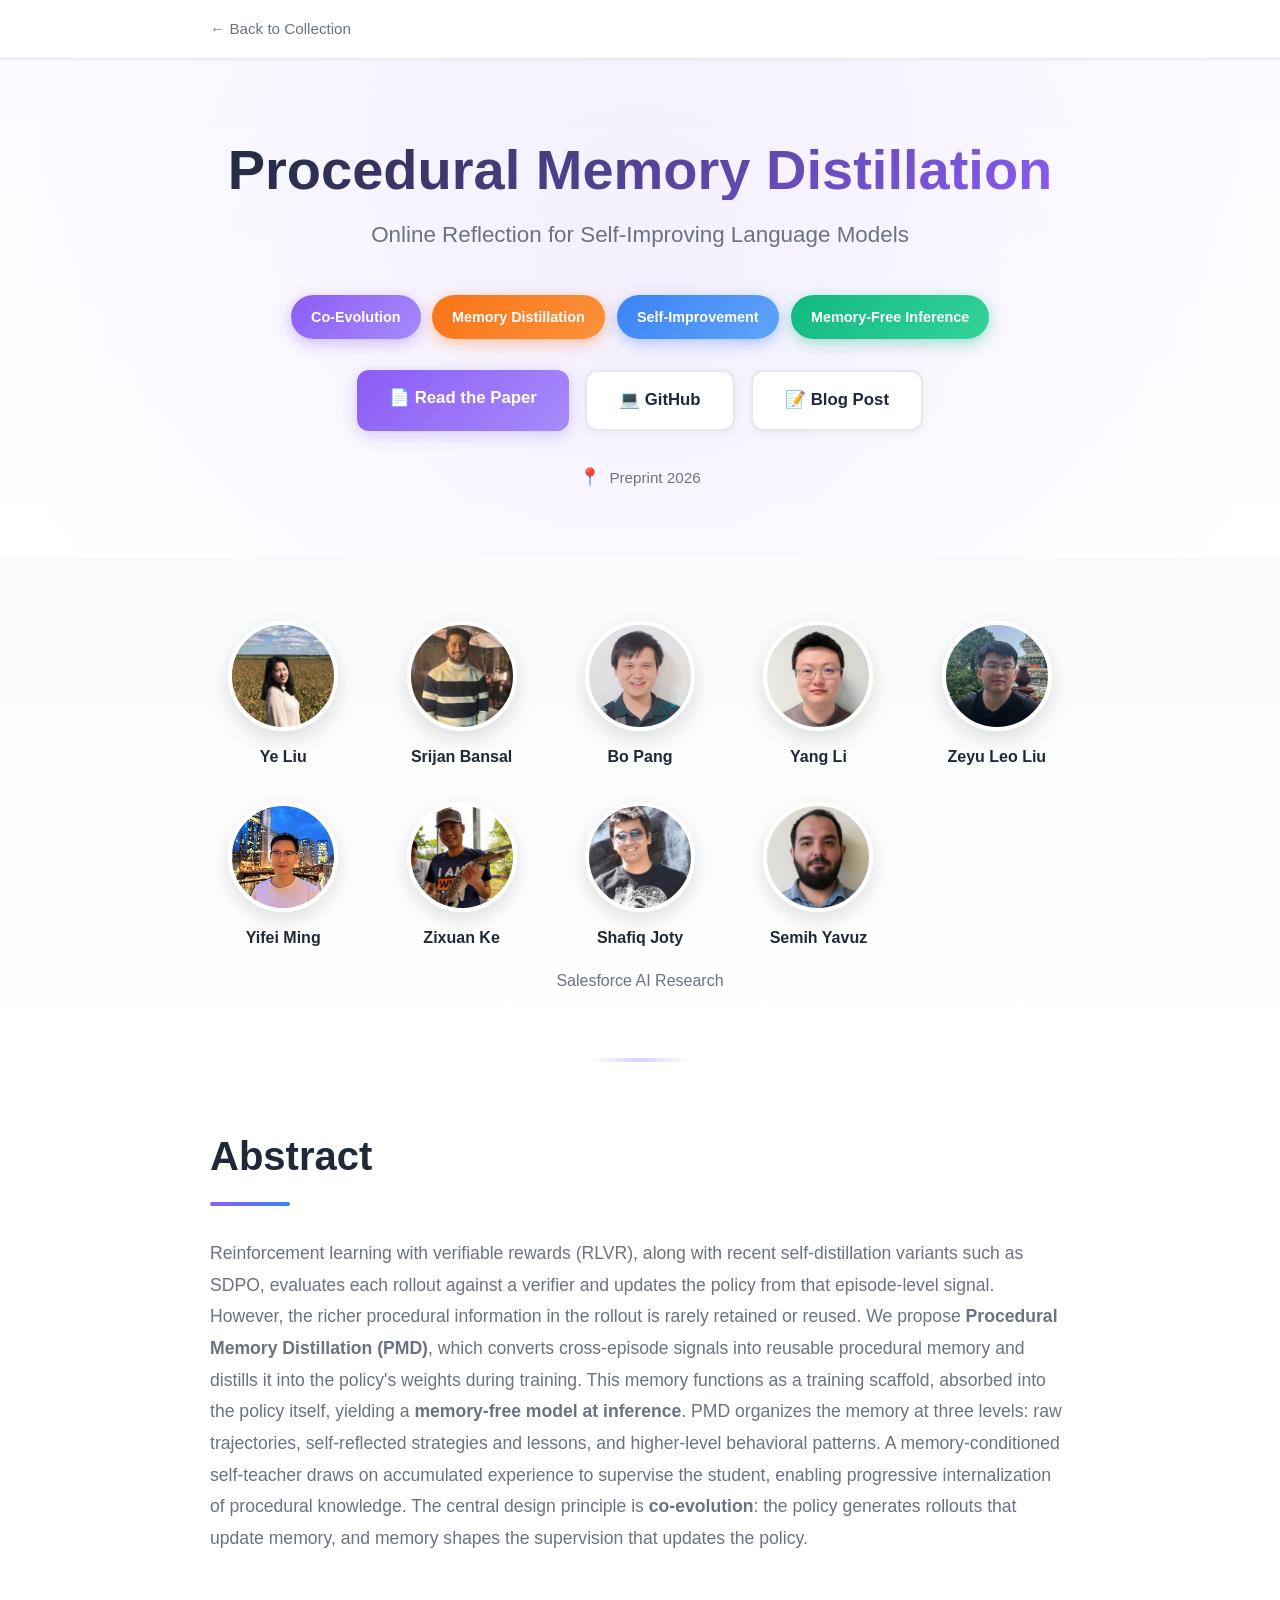
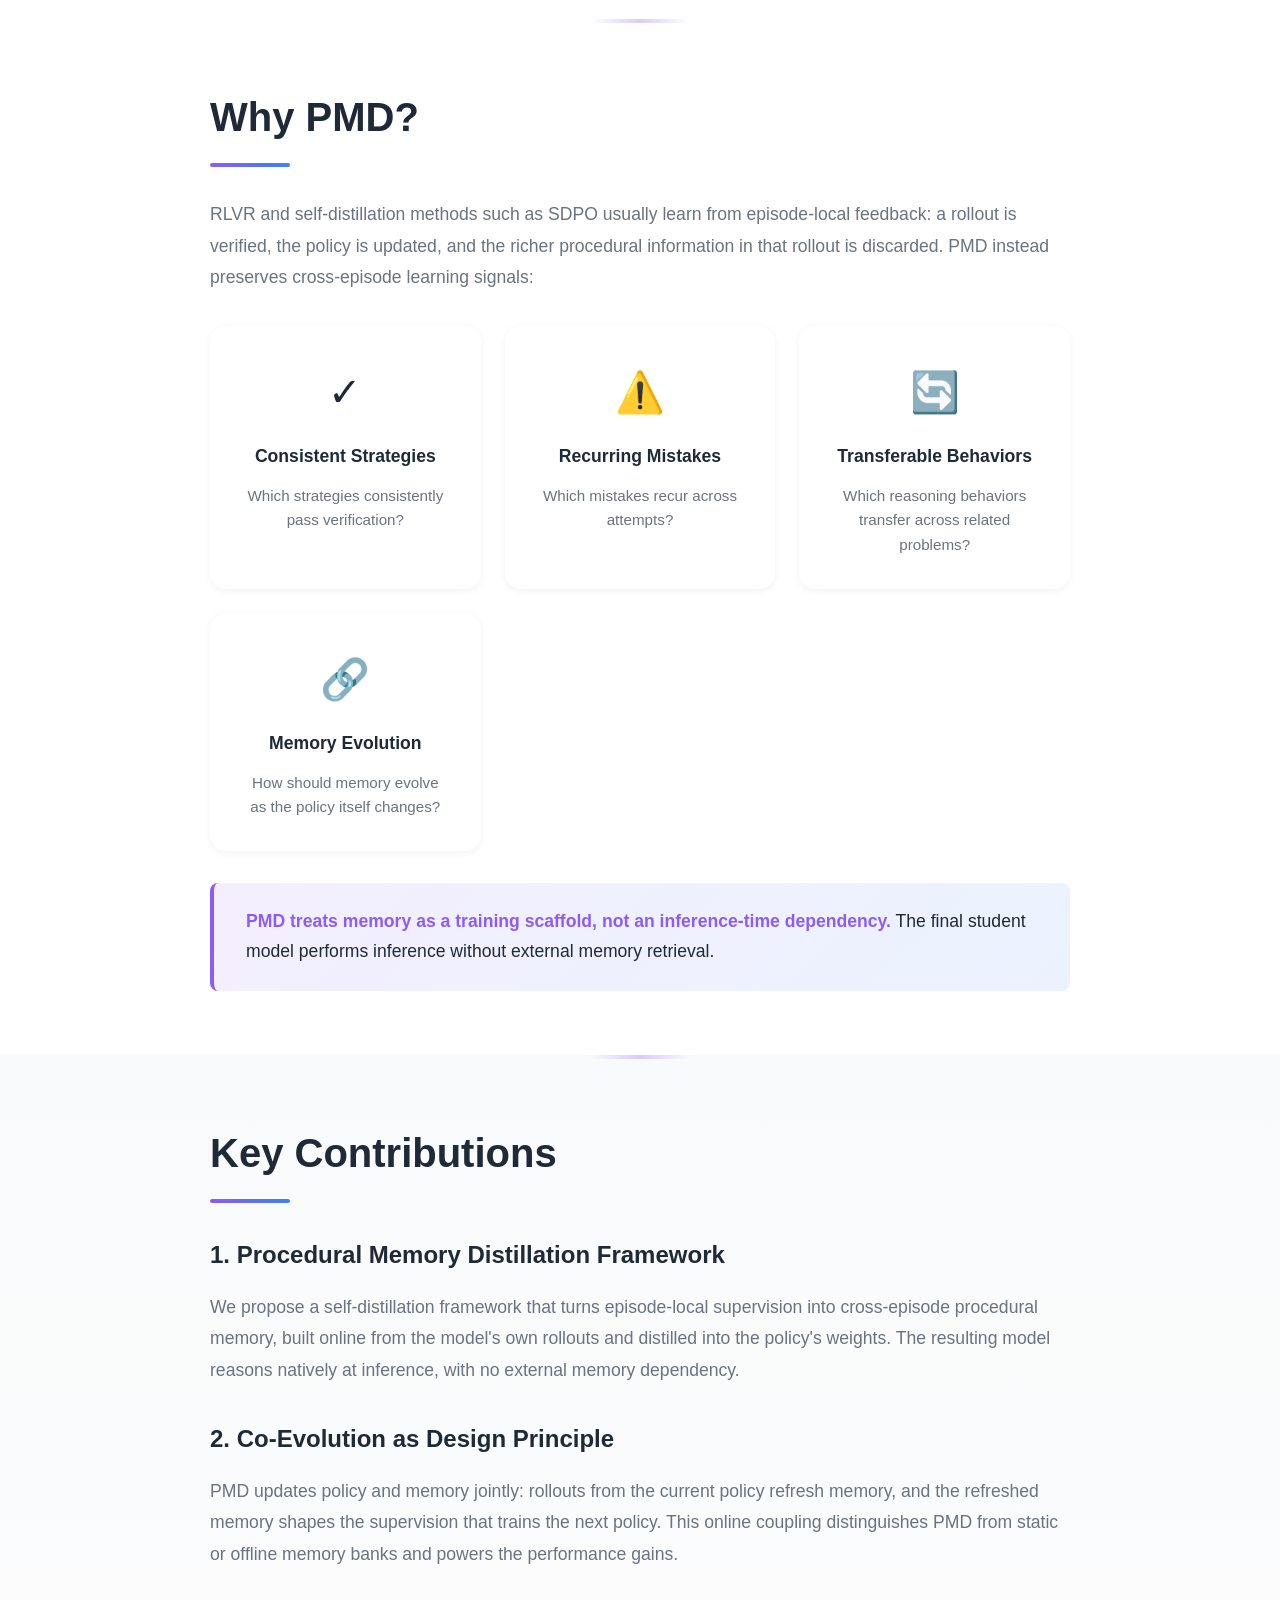
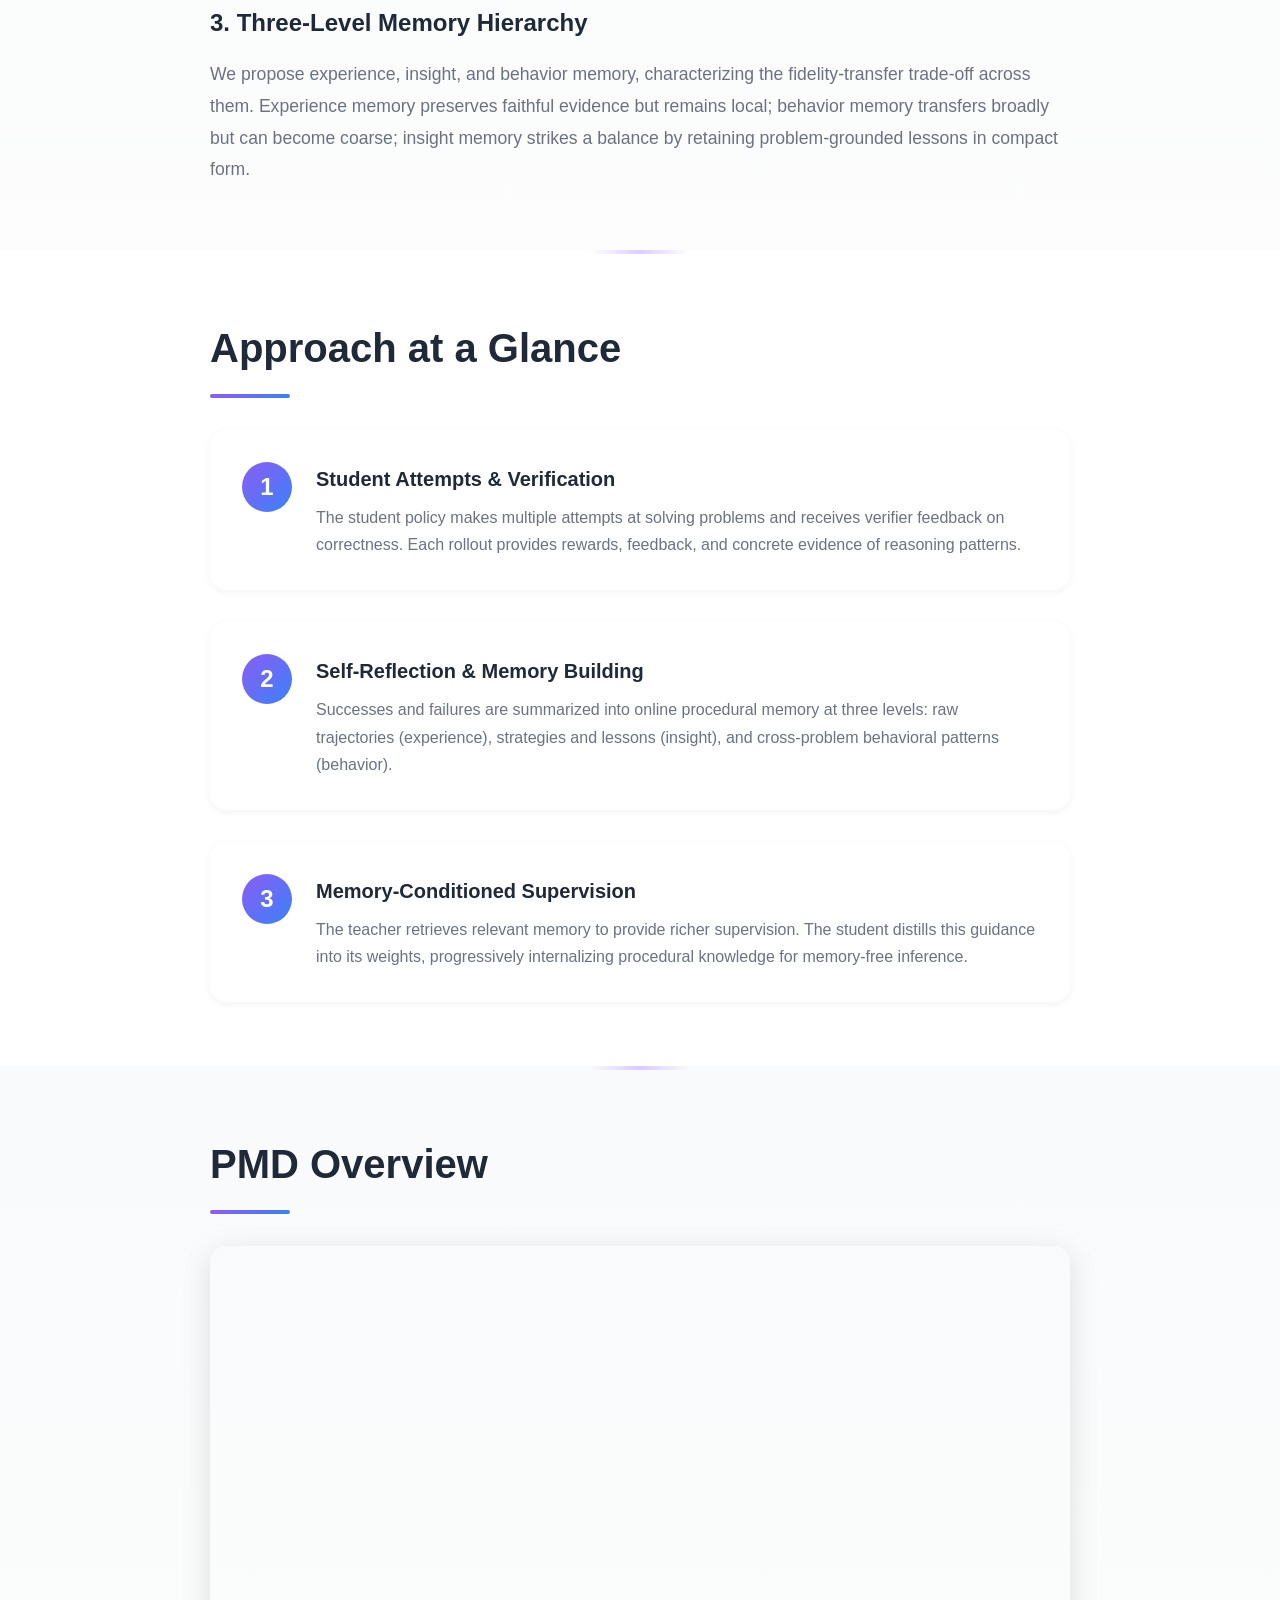
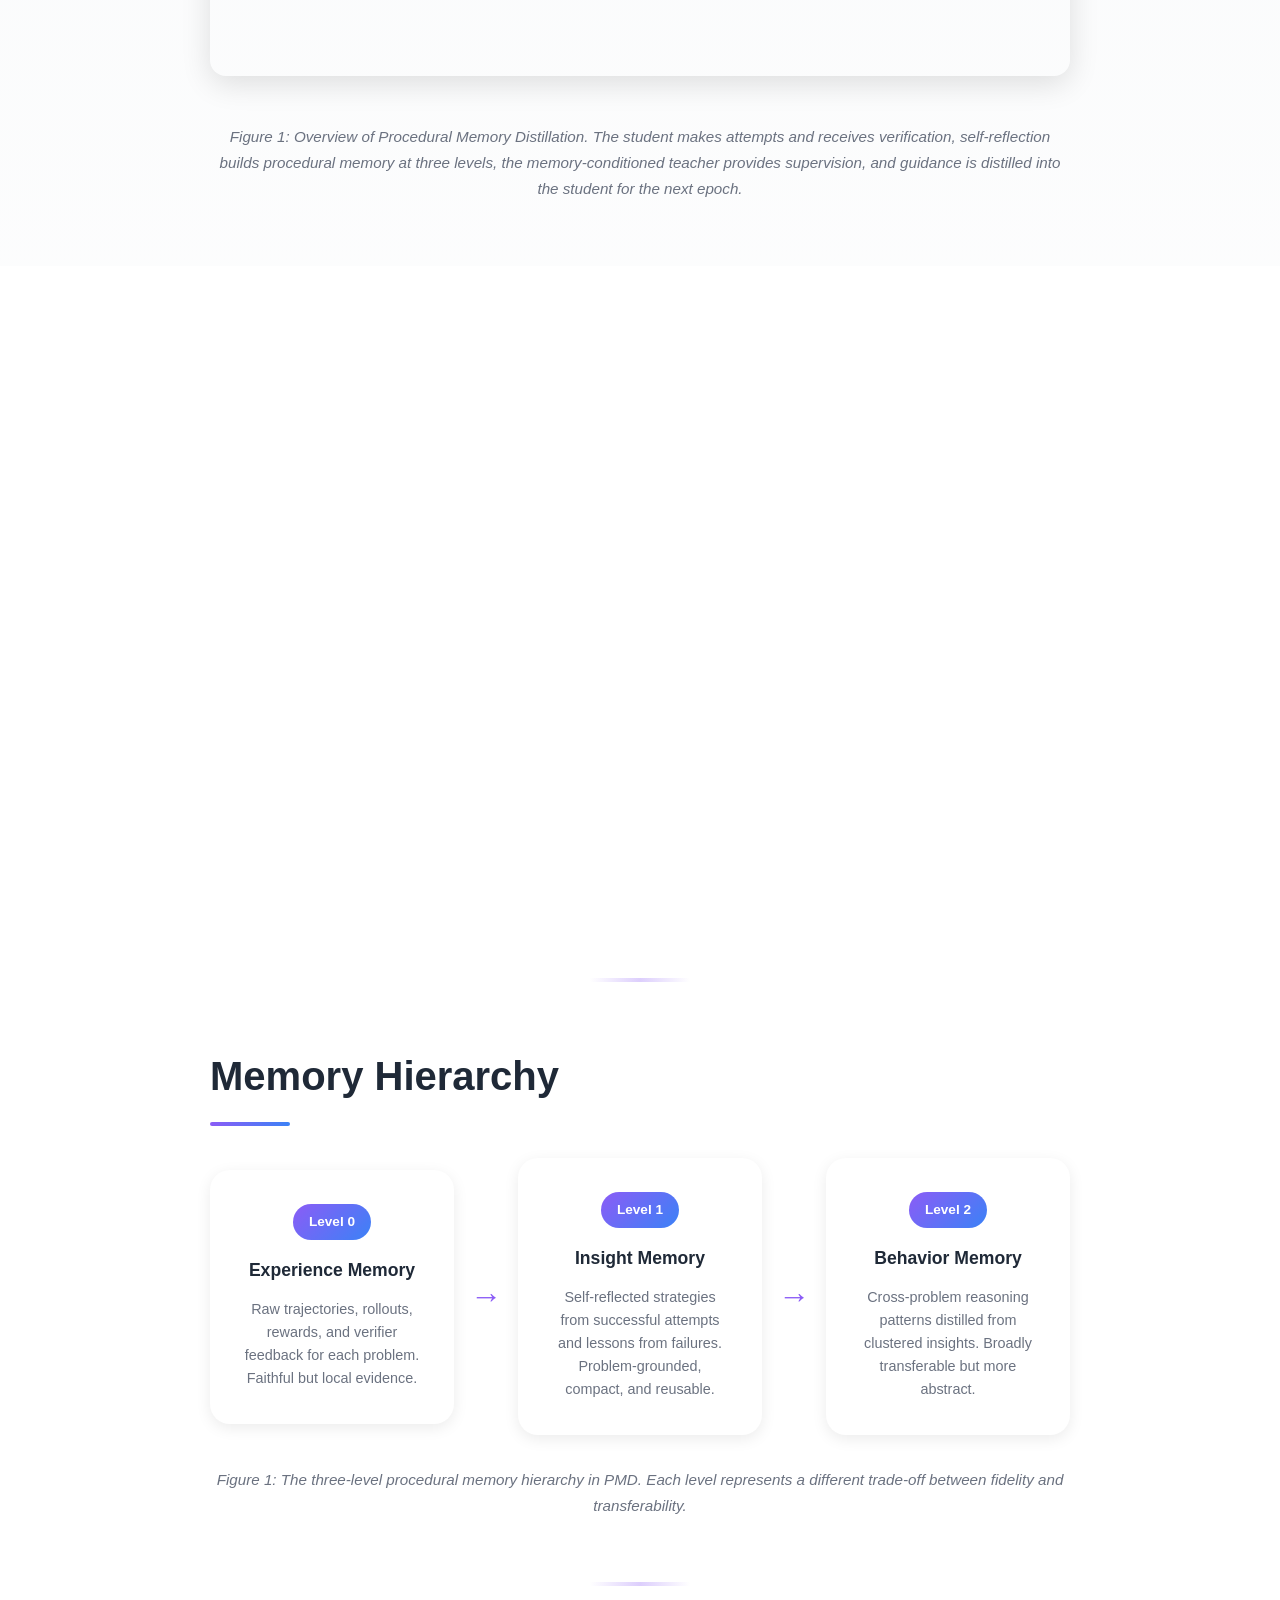
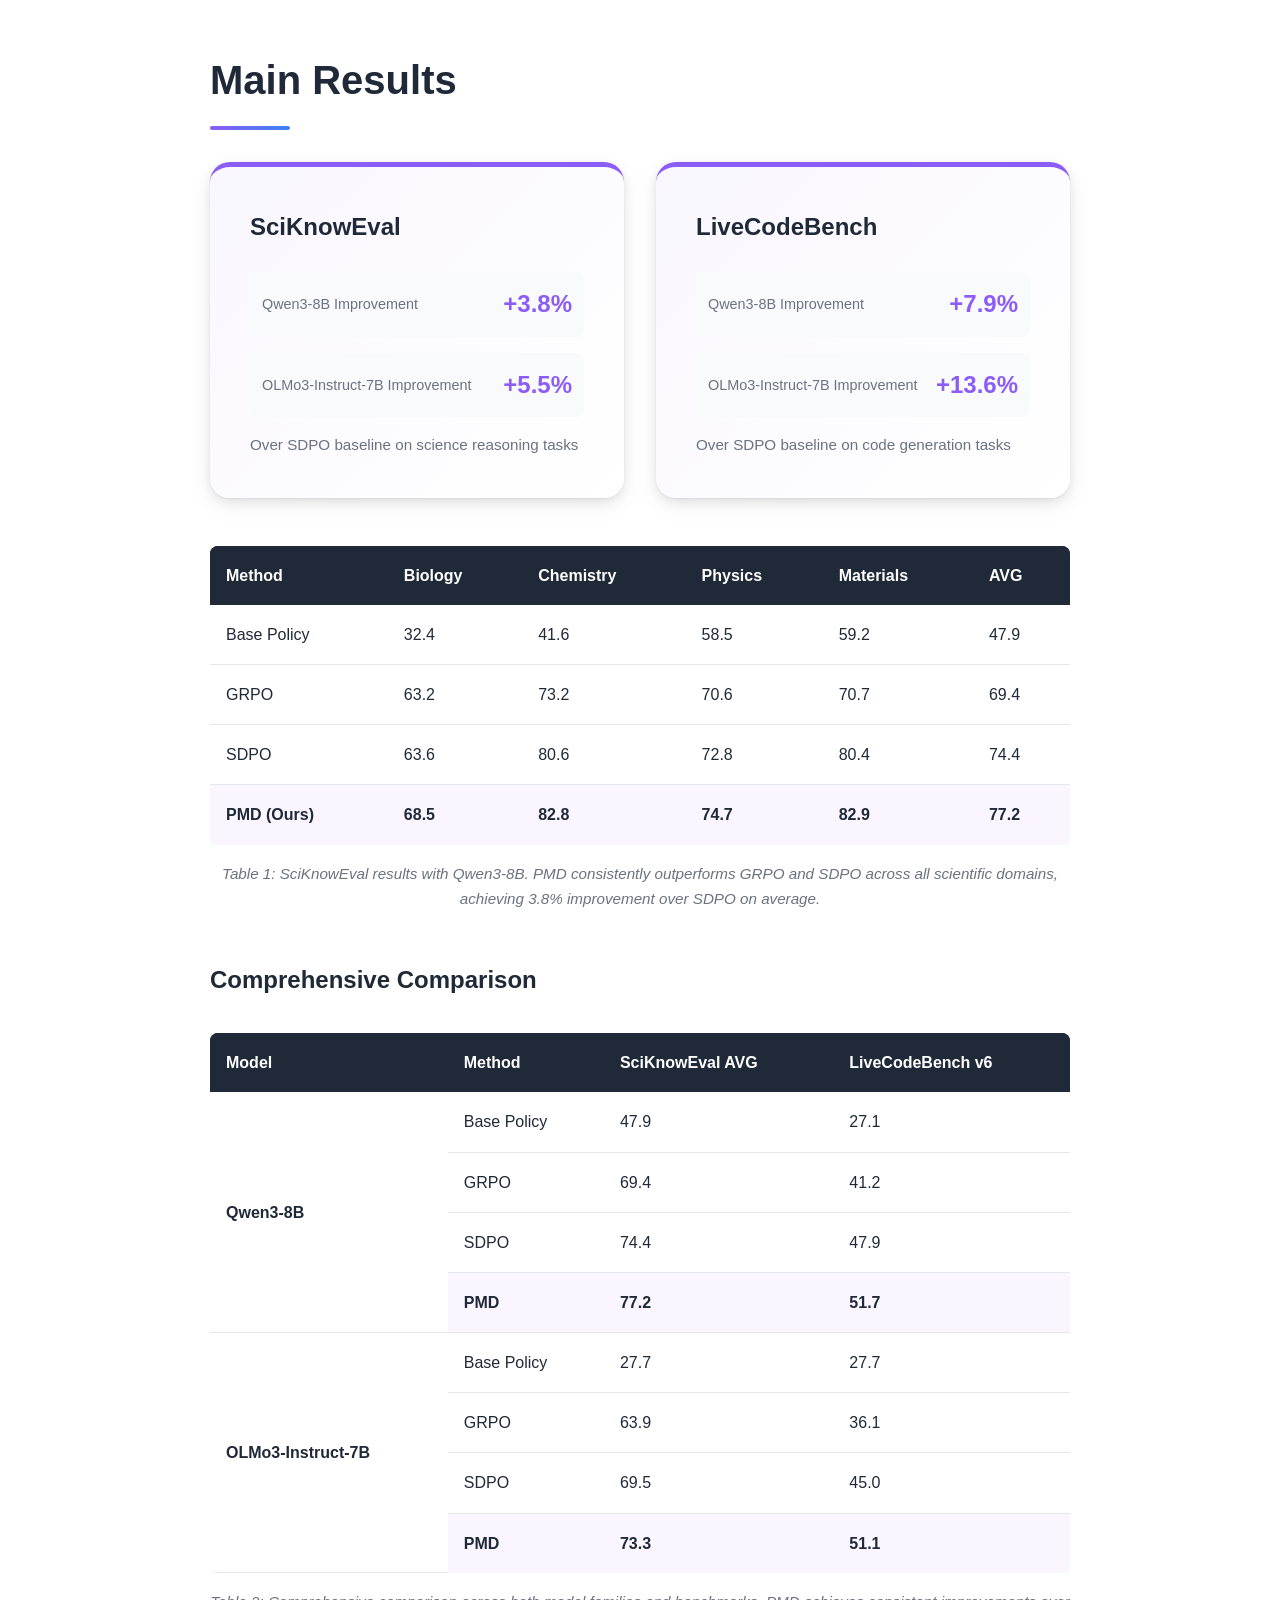
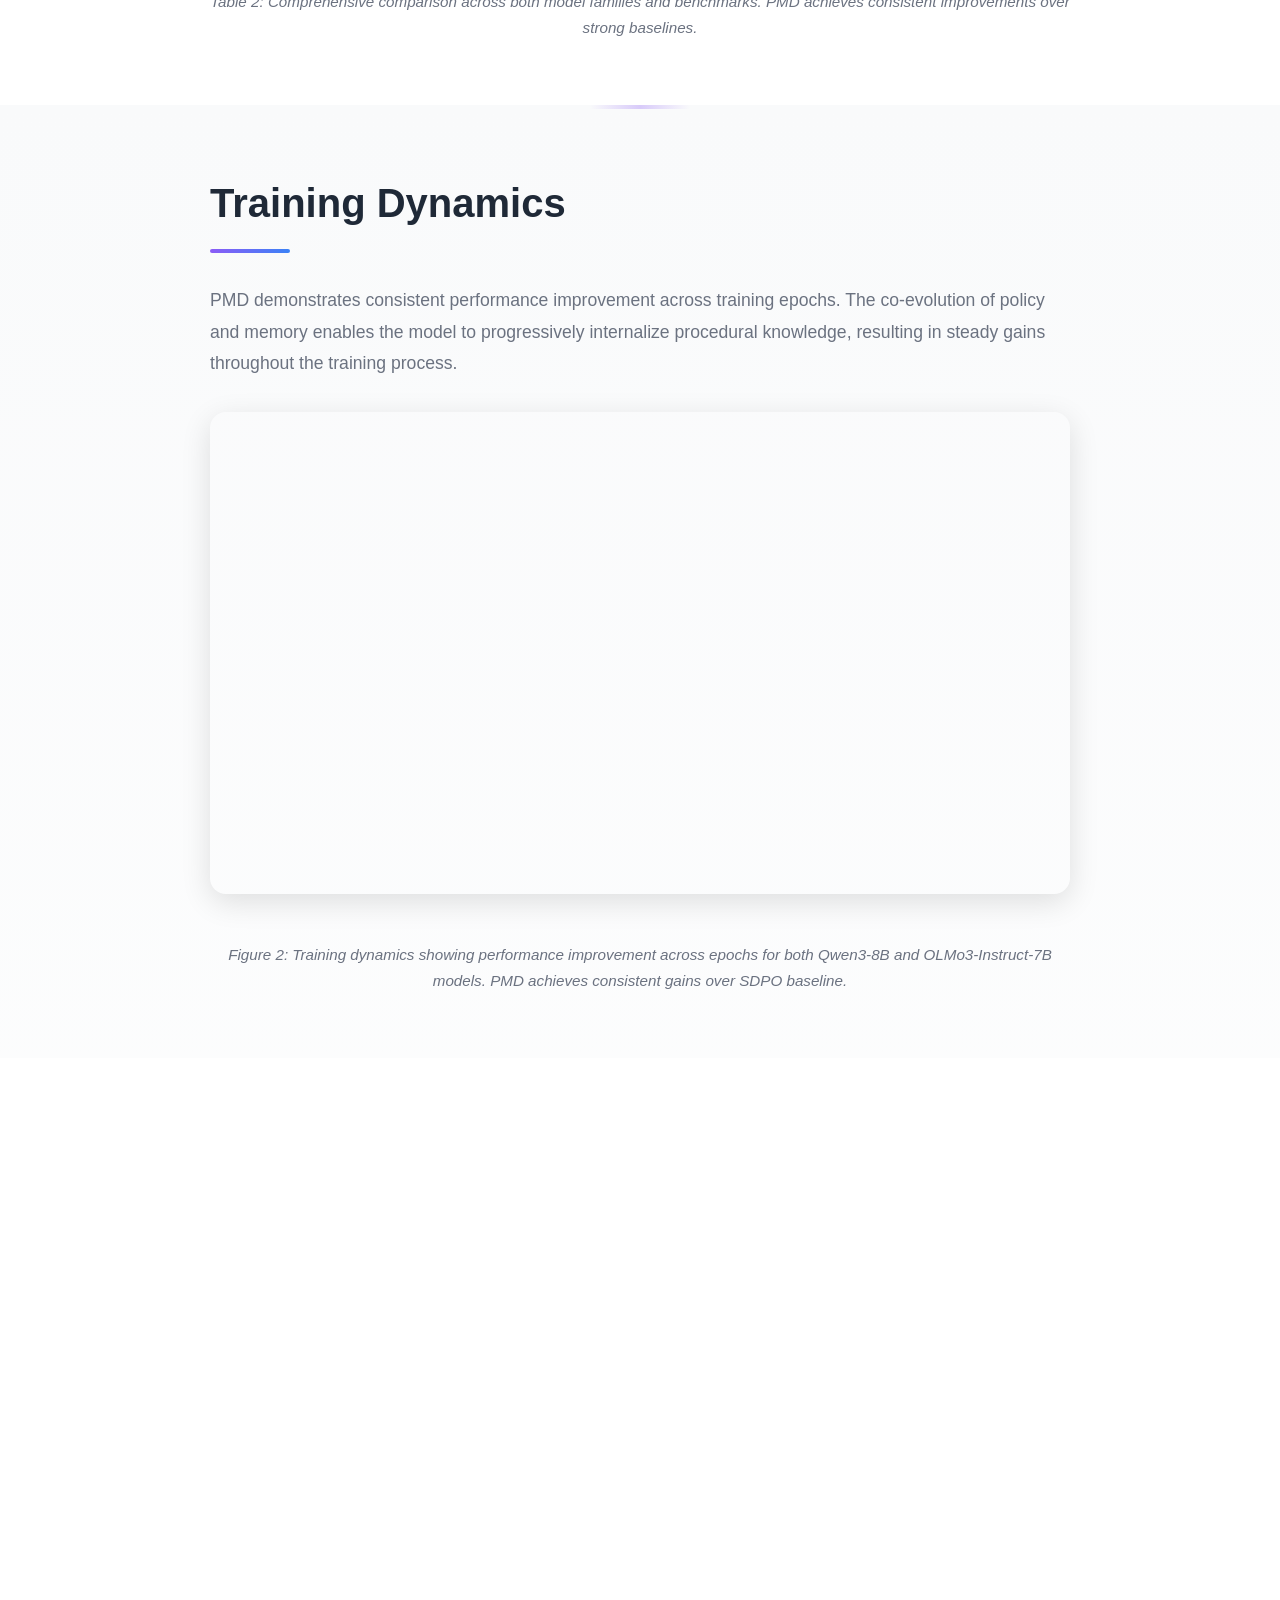
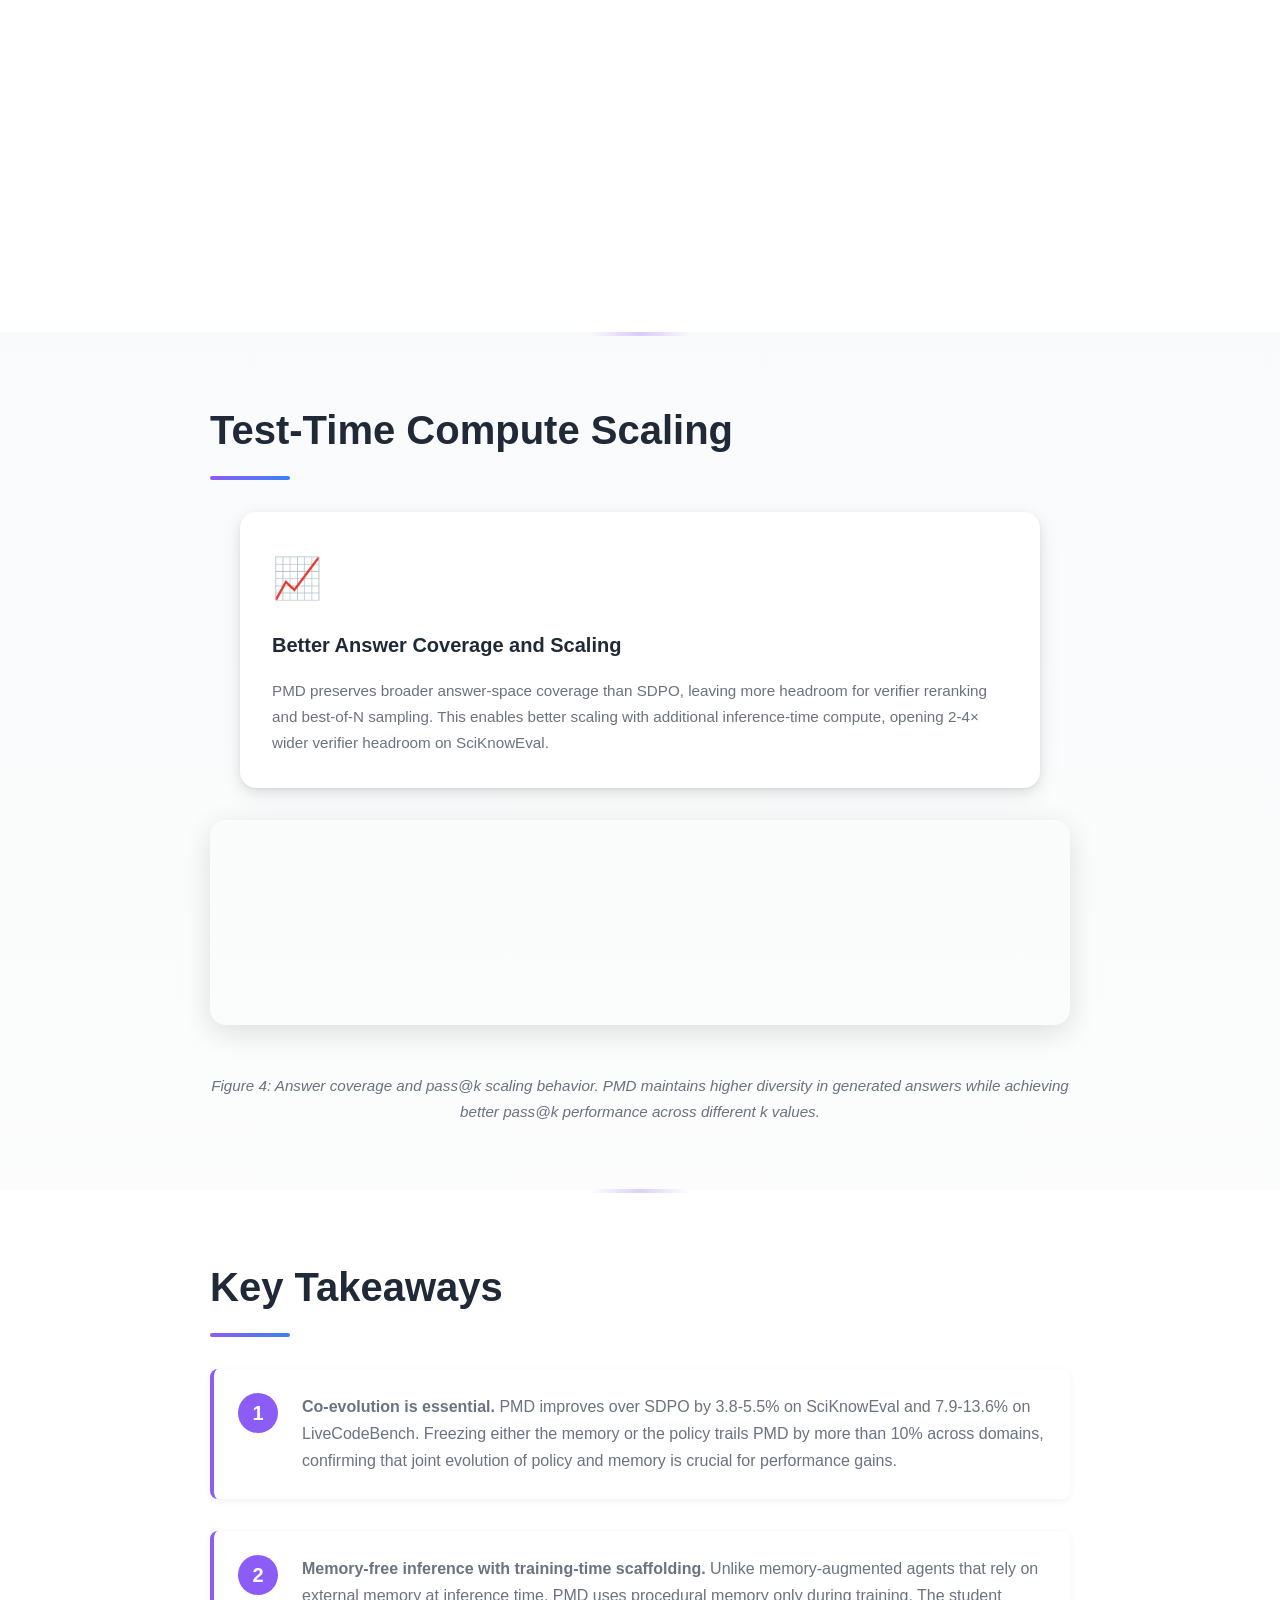
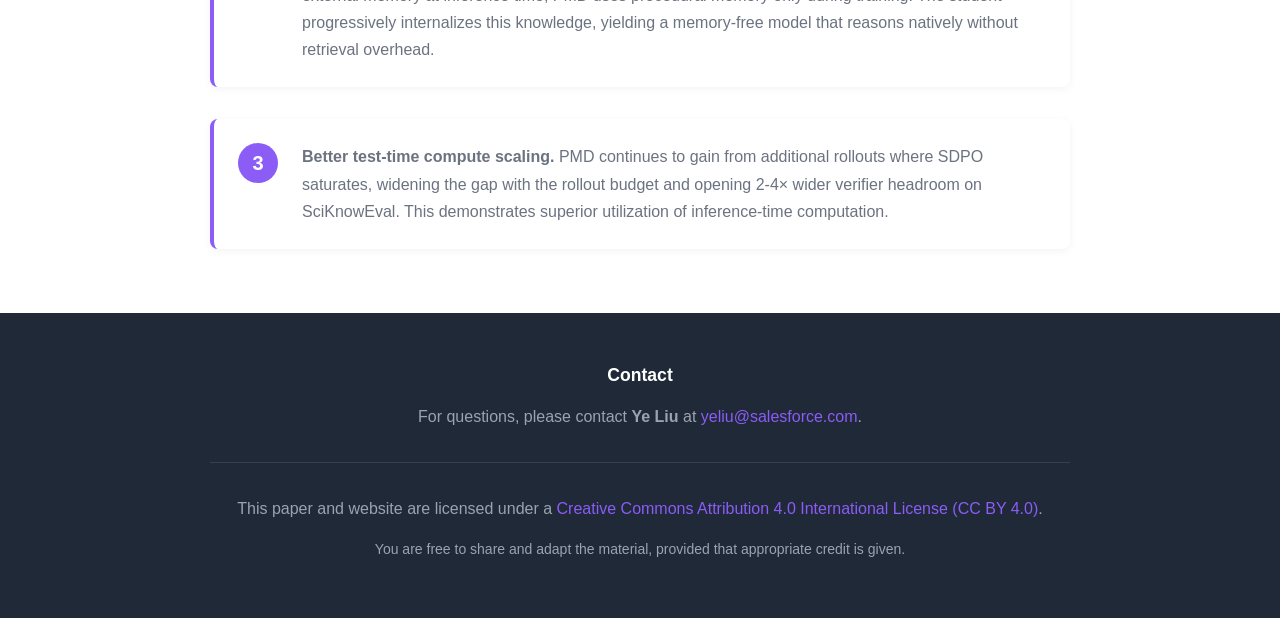
==== papers/pmd/index.html @ 59a5419c "added pmd" ====
<!DOCTYPE html>
<html lang="en">
<head>
    <meta charset="UTF-8">
    <meta name="viewport" content="width=device-width, initial-scale=1.0">
    <meta name="description" content="Procedural Memory Distillation: Online Reflection for Self-Improving Language Models. A novel framework for training AI systems that learn from their own experiences.">
    <meta name="keywords" content="procedural memory, AI self-improvement, reinforcement learning, memory distillation, machine learning">
    <meta name="author" content="Ye Liu, Srijan Bansal, Bo Pang, and colleagues">

    <!-- Open Graph / Social Media -->
    <meta property="og:type" content="article">
    <meta property="og:title" content="Procedural Memory Distillation">
    <meta property="og:description" content="Online Reflection for Self-Improving Language Models">

    <!-- Favicon -->
    <link rel="icon" href="data:image/svg+xml,<svg xmlns=%22http://www.w3.org/2000/svg%22 viewBox=%220 0 100 100%22><text y=%22.9em%22 font-size=%2290%22>📄</text></svg>">

    <title>Procedural Memory Distillation - Self-Evolving Agents</title>
    <link rel="stylesheet" href="../../shared/css/styles.css">
    <link rel="stylesheet" href="../../shared/css/enhancements.css">
    <link rel="stylesheet" href="../../shared/css/performance.css">
</head>
<body>
    <!-- Navigation -->
    <nav class="top-nav">
        <div class="nav-container">
            <a href="../../index.html" class="nav-link">← Back to Collection</a>
        </div>
    </nav>

    <!-- Hero Section -->
    <header class="hero">
        <div class="container">
            <h1 class="project-title">Procedural Memory Distillation</h1>
            <p class="tagline">Online Reflection for Self-Improving Language Models</p>

            <div class="feature-badges">
                <span class="badge badge-purple">Co-Evolution</span>
                <span class="badge badge-orange">Memory Distillation</span>
                <span class="badge badge-blue">Self-Improvement</span>
                <span class="badge badge-green">Memory-Free Inference</span>
            </div>

            <div class="action-buttons">
                <a href="Procedural_Memory_Distillation.pdf" class="btn btn-primary">📄 Read the Paper</a>
                <a href="#" class="btn btn-secondary">💻 GitHub</a>
                <a href="https://www.salesforce.com/blog/procedural-memory-distillation/" class="btn btn-secondary" target="_blank">📝 Blog Post</a>
            </div>

            <div class="announcements">
                <div class="announcement">
                    <span class="announcement-icon">📍</span>
                    <span>Preprint 2026</span>
                </div>
            </div>
        </div>
    </header>

    <!-- Authors Section -->
    <section class="authors">
        <div class="container">
            <div class="authors-grid">
                <div class="author">
                    <div class="author-photo" style="background-image: url('../../shared/authors/ye_liu.png');"></div>
                    <a href="#" class="author-name">Ye Liu</a>
                </div>
                <div class="author">
                    <div class="author-photo" style="background-image: url('../../shared/authors/srijan_bansal.png');"></div>
                    <a href="#" class="author-name">Srijan Bansal</a>
                </div>
                <div class="author">
                    <div class="author-photo" style="background-image: url('../../shared/authors/bo_pang.png');"></div>
                    <a href="#" class="author-name">Bo Pang</a>
                </div>
                <div class="author">
                    <div class="author-photo" style="background-image: url('../../shared/authors/yang_li.png');"></div>
                    <a href="#" class="author-name">Yang Li</a>
                </div>
                <div class="author">
                    <div class="author-photo" style="background-image: url('../../shared/authors/zeyu_liu.png');"></div>
                    <a href="#" class="author-name">Zeyu Leo Liu</a>
                </div>
                <div class="author">
                    <div class="author-photo" style="background-image: url('../../shared/authors/yifei_ming.png');"></div>
                    <a href="#" class="author-name">Yifei Ming</a>
                </div>
                <div class="author">
                    <div class="author-photo" style="background-image: url('../../shared/authors/zixuan_ke.png');"></div>
                    <a href="#" class="author-name">Zixuan Ke</a>
                </div>
                <div class="author">
                    <div class="author-photo" style="background-image: url('../../shared/authors/shafiq_rayhan_joty.png');"></div>
                    <a href="#" class="author-name">Shafiq Joty</a>
                </div>
                <div class="author">
                    <div class="author-photo" style="background-image: url('../../shared/authors/semih_yavuz.png');"></div>
                    <a href="#" class="author-name">Semih Yavuz</a>
                </div>
            </div>
            <p class="affiliation">Salesforce AI Research</p>
        </div>
    </section>

    <!-- Abstract Section -->
    <section class="content-section">
        <div class="container">
            <h2 class="section-title">Abstract</h2>
            <p class="section-text">
                Reinforcement learning with verifiable rewards (RLVR), along with recent self-distillation
                variants such as SDPO, evaluates each rollout against a verifier and updates the policy from
                that episode-level signal. However, the richer procedural information in the rollout is rarely
                retained or reused. We propose <strong>Procedural Memory Distillation (PMD)</strong>, which converts
                cross-episode signals into reusable procedural memory and distills it into the policy's weights
                during training. This memory functions as a training scaffold, absorbed into the policy itself,
                yielding a <strong>memory-free model at inference</strong>. PMD organizes the memory at three levels:
                raw trajectories, self-reflected strategies and lessons, and higher-level behavioral patterns.
                A memory-conditioned self-teacher draws on accumulated experience to supervise the student,
                enabling progressive internalization of procedural knowledge. The central design principle is
                <strong>co-evolution</strong>: the policy generates rollouts that update memory, and memory shapes the
                supervision that updates the policy.
            </p>
        </div>
    </section>

    <!-- Why PMD Section -->
    <section class="content-section">
        <div class="container">
            <h2 class="section-title">Why PMD?</h2>
            <p class="section-text">
                RLVR and self-distillation methods such as SDPO usually learn from episode-local feedback:
                a rollout is verified, the policy is updated, and the richer procedural information in that
                rollout is discarded. PMD instead preserves cross-episode learning signals:
            </p>

            <div class="why-pmd-grid">
                <div class="why-card">
                    <div class="why-icon">✓</div>
                    <h3 class="why-title">Consistent Strategies</h3>
                    <p class="why-text">Which strategies consistently pass verification?</p>
                </div>
                <div class="why-card">
                    <div class="why-icon">⚠️</div>
                    <h3 class="why-title">Recurring Mistakes</h3>
                    <p class="why-text">Which mistakes recur across attempts?</p>
                </div>
                <div class="why-card">
                    <div class="why-icon">🔄</div>
                    <h3 class="why-title">Transferable Behaviors</h3>
                    <p class="why-text">Which reasoning behaviors transfer across related problems?</p>
                </div>
                <div class="why-card">
                    <div class="why-icon">🔗</div>
                    <h3 class="why-title">Memory Evolution</h3>
                    <p class="why-text">How should memory evolve as the policy itself changes?</p>
                </div>
            </div>

            <div class="callout-box">
                <strong>PMD treats memory as a training scaffold, not an inference-time dependency.</strong>
                The final student model performs inference without external memory retrieval.
            </div>
        </div>
    </section>

    <!-- Key Contributions Section -->
    <section class="content-section bg-light">
        <div class="container">
            <h2 class="section-title">Key Contributions</h2>

            <div class="contribution">
                <h3 class="subsection-title">1. Procedural Memory Distillation Framework</h3>
                <p class="section-text">
                    We propose a self-distillation framework that turns episode-local supervision into
                    cross-episode procedural memory, built online from the model's own rollouts and distilled
                    into the policy's weights. The resulting model reasons natively at inference, with no
                    external memory dependency.
                </p>
            </div>

            <div class="contribution">
                <h3 class="subsection-title">2. Co-Evolution as Design Principle</h3>
                <p class="section-text">
                    PMD updates policy and memory jointly: rollouts from the current policy refresh memory,
                    and the refreshed memory shapes the supervision that trains the next policy. This online
                    coupling distinguishes PMD from static or offline memory banks and powers the performance gains.
                </p>
            </div>

            <div class="contribution">
                <h3 class="subsection-title">3. Three-Level Memory Hierarchy</h3>
                <p class="section-text">
                    We propose experience, insight, and behavior memory, characterizing the fidelity-transfer
                    trade-off across them. Experience memory preserves faithful evidence but remains local;
                    behavior memory transfers broadly but can become coarse; insight memory strikes a balance
                    by retaining problem-grounded lessons in compact form.
                </p>
            </div>
        </div>
    </section>

    <!-- Approach Section -->
    <section class="content-section">
        <div class="container">
            <h2 class="section-title">Approach at a Glance</h2>

            <div class="approach-steps">
                <div class="step">
                    <div class="step-number">1</div>
                    <div class="step-content">
                        <h3 class="step-title">Student Attempts & Verification</h3>
                        <p class="step-description">
                            The student policy makes multiple attempts at solving problems and receives
                            verifier feedback on correctness. Each rollout provides rewards, feedback,
                            and concrete evidence of reasoning patterns.
                        </p>
                    </div>
                </div>

                <div class="step">
                    <div class="step-number">2</div>
                    <div class="step-content">
                        <h3 class="step-title">Self-Reflection & Memory Building</h3>
                        <p class="step-description">
                            Successes and failures are summarized into online procedural memory at three levels:
                            raw trajectories (experience), strategies and lessons (insight), and cross-problem
                            behavioral patterns (behavior).
                        </p>
                    </div>
                </div>

                <div class="step">
                    <div class="step-number">3</div>
                    <div class="step-content">
                        <h3 class="step-title">Memory-Conditioned Supervision</h3>
                        <p class="step-description">
                            The teacher retrieves relevant memory to provide richer supervision. The student
                            distills this guidance into its weights, progressively internalizing procedural
                            knowledge for memory-free inference.
                        </p>
                    </div>
                </div>
            </div>
        </div>
    </section>

    <!-- PMD Overview Illustration -->
    <section class="content-section bg-light">
        <div class="container">
            <h2 class="section-title">PMD Overview</h2>
            <div class="workflow-image-container">
                <img src="images/pmd_main_figure.png" alt="PMD Overview" class="workflow-image">
                <p class="caption">
                    Figure 1: Overview of Procedural Memory Distillation. The student makes attempts and receives verification,
                    self-reflection builds procedural memory at three levels, the memory-conditioned teacher provides supervision,
                    and guidance is distilled into the student for the next epoch.
                </p>
            </div>
        </div>
    </section>

    <!-- Contrast with Existing Work -->
    <section class="content-section">
        <div class="container">
            <h2 class="section-title">Comparison with Existing Approaches</h2>

            <div class="comparison-table-wrapper">
                <table class="comparison-table">
                    <thead>
                        <tr>
                            <th>Method</th>
                            <th>Evolving Policy</th>
                            <th>Memory-Free Inference</th>
                            <th>Persistent Memory</th>
                            <th>Evolving Memory</th>
                            <th>Policy-Memory Co-Evolution</th>
                        </tr>
                    </thead>
                    <tbody>
                        <tr>
                            <td>Base Model</td>
                            <td>✗</td>
                            <td>✓</td>
                            <td>✗</td>
                            <td>✗</td>
                            <td>✗</td>
                        </tr>
                        <tr>
                            <td>GRPO / RLVR</td>
                            <td>✓</td>
                            <td>✓</td>
                            <td>✗</td>
                            <td>✗</td>
                            <td>✗</td>
                        </tr>
                        <tr>
                            <td>SDPO / OPD</td>
                            <td>✓</td>
                            <td>✓</td>
                            <td>✗</td>
                            <td>✗</td>
                            <td>✗</td>
                        </tr>
                        <tr>
                            <td>Inference-Time Memory Agents</td>
                            <td>✗</td>
                            <td>✗</td>
                            <td>✓</td>
                            <td>✓</td>
                            <td>✗</td>
                        </tr>
                        <tr class="highlight-row">
                            <td><strong>PMD (Ours)</strong></td>
                            <td>✓</td>
                            <td>✓</td>
                            <td>✓</td>
                            <td>✓</td>
                            <td>✓</td>
                        </tr>
                    </tbody>
                </table>
            </div>

            <p class="caption">
                PMD uniquely combines evolving policy with persistent, evolving memory during training,
                while maintaining memory-free inference through distillation into model weights.
            </p>
        </div>
    </section>

    <!-- Visual Workflow Section -->
    <section class="content-section">
        <div class="container">
            <h2 class="section-title">Memory Hierarchy</h2>
            <div class="workflow-container">
                <div class="memory-levels">
                    <div class="memory-level">
                        <div class="level-badge">Level 0</div>
                        <h3 class="level-title">Experience Memory</h3>
                        <p class="level-description">Raw trajectories, rollouts, rewards, and verifier feedback for each problem. Faithful but local evidence.</p>
                    </div>
                    <div class="memory-arrow">→</div>
                    <div class="memory-level">
                        <div class="level-badge">Level 1</div>
                        <h3 class="level-title">Insight Memory</h3>
                        <p class="level-description">Self-reflected strategies from successful attempts and lessons from failures. Problem-grounded, compact, and reusable.</p>
                    </div>
                    <div class="memory-arrow">→</div>
                    <div class="memory-level">
                        <div class="level-badge">Level 2</div>
                        <h3 class="level-title">Behavior Memory</h3>
                        <p class="level-description">Cross-problem reasoning patterns distilled from clustered insights. Broadly transferable but more abstract.</p>
                    </div>
                </div>
                <p class="caption">
                    Figure 1: The three-level procedural memory hierarchy in PMD. Each level represents a
                    different trade-off between fidelity and transferability.
                </p>
            </div>
        </div>
    </section>

    <!-- Results Section -->
    <section class="content-section">
        <div class="container">
            <h2 class="section-title">Main Results</h2>

            <div class="results-summary">
                <div class="result-card">
                    <h3 class="result-title">SciKnowEval</h3>
                    <div class="result-stats">
                        <div class="stat">
                            <span class="stat-label">Qwen3-8B Improvement</span>
                            <span class="stat-value">+3.8%</span>
                        </div>
                        <div class="stat">
                            <span class="stat-label">OLMo3-Instruct-7B Improvement</span>
                            <span class="stat-value">+5.5%</span>
                        </div>
                    </div>
                    <p class="result-description">Over SDPO baseline on science reasoning tasks</p>
                </div>

                <div class="result-card">
                    <h3 class="result-title">LiveCodeBench</h3>
                    <div class="result-stats">
                        <div class="stat">
                            <span class="stat-label">Qwen3-8B Improvement</span>
                            <span class="stat-value">+7.9%</span>
                        </div>
                        <div class="stat">
                            <span class="stat-label">OLMo3-Instruct-7B Improvement</span>
                            <span class="stat-value">+13.6%</span>
                        </div>
                    </div>
                    <p class="result-description">Over SDPO baseline on code generation tasks</p>
                </div>
            </div>

            <div class="table-container">
                <table class="results-table">
                    <thead>
                        <tr>
                            <th>Method</th>
                            <th>Biology</th>
                            <th>Chemistry</th>
                            <th>Physics</th>
                            <th>Materials</th>
                            <th>AVG</th>
                        </tr>
                    </thead>
                    <tbody>
                        <tr>
                            <td>Base Policy</td>
                            <td>32.4</td>
                            <td>41.6</td>
                            <td>58.5</td>
                            <td>59.2</td>
                            <td>47.9</td>
                        </tr>
                        <tr>
                            <td>GRPO</td>
                            <td>63.2</td>
                            <td>73.2</td>
                            <td>70.6</td>
                            <td>70.7</td>
                            <td>69.4</td>
                        </tr>
                        <tr>
                            <td>SDPO</td>
                            <td>63.6</td>
                            <td>80.6</td>
                            <td>72.8</td>
                            <td>80.4</td>
                            <td>74.4</td>
                        </tr>
                        <tr class="highlight-row">
                            <td><strong>PMD (Ours)</strong></td>
                            <td><strong>68.5</strong></td>
                            <td><strong>82.8</strong></td>
                            <td><strong>74.7</strong></td>
                            <td><strong>82.9</strong></td>
                            <td><strong>77.2</strong></td>
                        </tr>
                    </tbody>
                </table>
            </div>

            <p class="caption">
                Table 1: SciKnowEval results with Qwen3-8B. PMD consistently outperforms GRPO and SDPO
                across all scientific domains, achieving 3.8% improvement over SDPO on average.
            </p>

            <h3 class="subsection-title" style="margin-top: 3rem;">Comprehensive Comparison</h3>
            <div class="table-container">
                <table class="results-table">
                    <thead>
                        <tr>
                            <th>Model</th>
                            <th>Method</th>
                            <th>SciKnowEval AVG</th>
                            <th>LiveCodeBench v6</th>
                        </tr>
                    </thead>
                    <tbody>
                        <tr>
                            <td rowspan="4"><strong>Qwen3-8B</strong></td>
                            <td>Base Policy</td>
                            <td>47.9</td>
                            <td>27.1</td>
                        </tr>
                        <tr>
                            <td>GRPO</td>
                            <td>69.4</td>
                            <td>41.2</td>
                        </tr>
                        <tr>
                            <td>SDPO</td>
                            <td>74.4</td>
                            <td>47.9</td>
                        </tr>
                        <tr class="highlight-row">
                            <td><strong>PMD</strong></td>
                            <td><strong>77.2</strong></td>
                            <td><strong>51.7</strong></td>
                        </tr>
                        <tr>
                            <td rowspan="4"><strong>OLMo3-Instruct-7B</strong></td>
                            <td>Base Policy</td>
                            <td>27.7</td>
                            <td>27.7</td>
                        </tr>
                        <tr>
                            <td>GRPO</td>
                            <td>63.9</td>
                            <td>36.1</td>
                        </tr>
                        <tr>
                            <td>SDPO</td>
                            <td>69.5</td>
                            <td>45.0</td>
                        </tr>
                        <tr class="highlight-row">
                            <td><strong>PMD</strong></td>
                            <td><strong>73.3</strong></td>
                            <td><strong>51.1</strong></td>
                        </tr>
                    </tbody>
                </table>
            </div>
            <p class="caption">
                Table 2: Comprehensive comparison across both model families and benchmarks.
                PMD achieves consistent improvements over strong baselines.
            </p>
        </div>
    </section>

    <!-- Training Dynamics Analysis -->
    <section class="content-section bg-light">
        <div class="container">
            <h2 class="section-title">Training Dynamics</h2>
            <p class="section-text">
                PMD demonstrates consistent performance improvement across training epochs. The co-evolution
                of policy and memory enables the model to progressively internalize procedural knowledge,
                resulting in steady gains throughout the training process.
            </p>

            <div class="workflow-image-container">
                <img src="images/training_dynamics.png" alt="Training Dynamics" class="workflow-image">
                <p class="caption">
                    Figure 2: Training dynamics showing performance improvement across epochs for both
                    Qwen3-8B and OLMo3-Instruct-7B models. PMD achieves consistent gains over SDPO baseline.
                </p>
            </div>
        </div>
    </section>

    <!-- Co-Evolution Analysis -->
    <section class="content-section">
        <div class="container">
            <h2 class="section-title">The Importance of Co-Evolution</h2>

            <div class="finding-card" style="max-width: 800px; margin: 0 auto 2rem;">
                <div class="finding-icon">🔄</div>
                <h3 class="finding-title">Co-Evolution is Essential</h3>
                <p class="finding-text">
                    Freezing either memory or policy substantially underperforms full PMD, showing that
                    memory must stay aligned with the changing policy. The tight coupling between policy
                    evolution and memory updates is crucial for performance gains.
                </p>
            </div>

            <div class="workflow-image-container">
                <img src="images/internalization_all.png" alt="Memory Internalization" class="workflow-image">
                <p class="caption">
                    Figure 3: Memory internalization analysis across different ablations. Freezing either
                    component (memory or policy) leads to significant performance degradation compared to
                    full co-evolution.
                </p>
            </div>
        </div>
    </section>

    <!-- Test-Time Scaling Analysis -->
    <section class="content-section bg-light">
        <div class="container">
            <h2 class="section-title">Test-Time Compute Scaling</h2>

            <div class="finding-card" style="max-width: 800px; margin: 0 auto 2rem;">
                <div class="finding-icon">📈</div>
                <h3 class="finding-title">Better Answer Coverage and Scaling</h3>
                <p class="finding-text">
                    PMD preserves broader answer-space coverage than SDPO, leaving more headroom for
                    verifier reranking and best-of-N sampling. This enables better scaling with additional
                    inference-time compute, opening 2-4× wider verifier headroom on SciKnowEval.
                </p>
            </div>

            <div class="workflow-image-container">
                <img src="images/coverage_passk_combined.png" alt="Coverage Analysis" class="workflow-image">
                <p class="caption">
                    Figure 4: Answer coverage and pass@k scaling behavior. PMD maintains higher diversity
                    in generated answers while achieving better pass@k performance across different k values.
                </p>
            </div>
        </div>
    </section>

    <!-- Key Takeaways Section -->
    <section class="content-section">
        <div class="container">
            <h2 class="section-title">Key Takeaways</h2>

            <div class="takeaways">
                <div class="takeaway">
                    <div class="takeaway-number">1</div>
                    <p class="takeaway-text">
                        <strong>Co-evolution is essential.</strong> PMD improves over SDPO by 3.8-5.5% on SciKnowEval
                        and 7.9-13.6% on LiveCodeBench. Freezing either the memory or the policy trails PMD by
                        more than 10% across domains, confirming that joint evolution of policy and memory is
                        crucial for performance gains.
                    </p>
                </div>
                <div class="takeaway">
                    <div class="takeaway-number">2</div>
                    <p class="takeaway-text">
                        <strong>Memory-free inference with training-time scaffolding.</strong> Unlike memory-augmented
                        agents that rely on external memory at inference time, PMD uses procedural memory only
                        during training. The student progressively internalizes this knowledge, yielding a
                        memory-free model that reasons natively without retrieval overhead.
                    </p>
                </div>
                <div class="takeaway">
                    <div class="takeaway-number">3</div>
                    <p class="takeaway-text">
                        <strong>Better test-time compute scaling.</strong> PMD continues to gain from additional
                        rollouts where SDPO saturates, widening the gap with the rollout budget and opening
                        2-4× wider verifier headroom on SciKnowEval. This demonstrates superior utilization of
                        inference-time computation.
                    </p>
                </div>
            </div>
        </div>
    </section>

    <!-- Footer -->
    <footer class="footer">
        <div class="container">
            <div class="footer-contact">
                <p class="footer-title">Contact</p>
                <p>For questions, please contact <strong>Ye Liu</strong> at <a href="mailto:yeliu@salesforce.com">yeliu@salesforce.com</a>.</p>
            </div>
            <p style="margin-top: 2rem;">
                This paper and website are licensed under a
                <a href="https://creativecommons.org/licenses/by/4.0/">Creative Commons Attribution 4.0 International License (CC BY 4.0)</a>.
            </p>
            <p class="footer-note">
                You are free to share and adapt the material, provided that appropriate credit is given.
            </p>
        </div>
    </footer>

    <script src="../../shared/js/script.js"></script>
</body>
</html>
---- shared/css/styles.css ----
/* Reset and Base Styles */
* {
    margin: 0;
    padding: 0;
    box-sizing: border-box;
}

:root {
    --color-purple: #8b5cf6;
    --color-orange: #f97316;
    --color-blue: #3b82f6;
    --color-green: #10b981;
    --color-dark: #1f2937;
    --color-gray: #6b7280;
    --color-light-gray: #f9fafb;
    --color-white: #ffffff;
    --font-sans: -apple-system, BlinkMacSystemFont, 'Segoe UI', 'Roboto', 'Helvetica', 'Arial', sans-serif;
    --font-mono: 'Monaco', 'Courier New', monospace;
}

body {
    font-family: var(--font-sans);
    line-height: 1.7;
    color: var(--color-dark);
    background-color: var(--color-white);
}

.container {
    max-width: 900px;
    margin: 0 auto;
    padding: 0 20px;
}

/* Navigation */
.top-nav {
    background-color: var(--color-white);
    border-bottom: 1px solid #e5e7eb;
    padding: 1rem 0;
    position: sticky;
    top: 0;
    z-index: 100;
    box-shadow: 0 1px 3px rgba(0, 0, 0, 0.05);
}

.nav-container {
    max-width: 900px;
    margin: 0 auto;
    padding: 0 20px;
    display: flex;
    gap: 2rem;
    align-items: center;
}

.nav-link {
    color: var(--color-gray);
    text-decoration: none;
    font-size: 0.95rem;
    transition: color 0.2s;
}

.nav-link:hover {
    color: var(--color-purple);
}

/* Hero Section */
.hero {
    padding: 5rem 0 4rem;
    text-align: center;
    background: linear-gradient(180deg, rgba(139, 92, 246, 0.03) 0%, rgba(255, 255, 255, 0) 100%);
    position: relative;
    overflow: hidden;
}

.hero::before {
    content: '';
    position: absolute;
    top: -50%;
    left: -10%;
    width: 120%;
    height: 200%;
    background: radial-gradient(circle, rgba(139, 92, 246, 0.08) 0%, transparent 70%);
    animation: pulse 8s ease-in-out infinite;
}

@keyframes pulse {
    0%, 100% { transform: scale(1); opacity: 0.5; }
    50% { transform: scale(1.1); opacity: 0.8; }
}

.project-title {
    font-size: 3.5rem;
    font-weight: 900;
    color: var(--color-dark);
    margin-bottom: 1rem;
    line-height: 1.1;
    position: relative;
    z-index: 1;
    background: linear-gradient(135deg, var(--color-dark) 0%, var(--color-purple) 100%);
    -webkit-background-clip: text;
    -webkit-text-fill-color: transparent;
    background-clip: text;
}

.tagline {
    font-size: 1.4rem;
    color: var(--color-gray);
    margin-bottom: 2.5rem;
    max-width: 700px;
    margin-left: auto;
    margin-right: auto;
    font-weight: 500;
    position: relative;
    z-index: 1;
}

/* Feature Badges */
.feature-badges {
    display: flex;
    flex-wrap: wrap;
    gap: 0.75rem;
    justify-content: center;
    margin-bottom: 2rem;
}

.badge {
    padding: 0.6rem 1.25rem;
    border-radius: 9999px;
    font-size: 0.9rem;
    font-weight: 700;
    color: var(--color-white);
    transition: transform 0.2s, box-shadow 0.2s;
    position: relative;
    z-index: 1;
}

.badge:hover {
    transform: translateY(-2px);
}

.badge-purple {
    background: linear-gradient(135deg, var(--color-purple), #a78bfa);
    box-shadow: 0 4px 15px rgba(139, 92, 246, 0.4);
}

.badge-purple:hover {
    box-shadow: 0 6px 20px rgba(139, 92, 246, 0.5);
}

.badge-orange {
    background: linear-gradient(135deg, var(--color-orange), #fb923c);
    box-shadow: 0 4px 15px rgba(249, 115, 22, 0.4);
}

.badge-orange:hover {
    box-shadow: 0 6px 20px rgba(249, 115, 22, 0.5);
}

.badge-blue {
    background: linear-gradient(135deg, var(--color-blue), #60a5fa);
    box-shadow: 0 4px 15px rgba(59, 130, 246, 0.4);
}

.badge-blue:hover {
    box-shadow: 0 6px 20px rgba(59, 130, 246, 0.5);
}

.badge-green {
    background: linear-gradient(135deg, var(--color-green), #34d399);
    box-shadow: 0 4px 15px rgba(16, 185, 129, 0.4);
}

.badge-green:hover {
    box-shadow: 0 6px 20px rgba(16, 185, 129, 0.5);
}

/* Action Buttons */
.action-buttons {
    display: flex;
    gap: 1rem;
    justify-content: center;
    margin-bottom: 2rem;
    flex-wrap: wrap;
}

.btn {
    padding: 0.875rem 2rem;
    border-radius: 0.75rem;
    text-decoration: none;
    font-weight: 700;
    font-size: 1.05rem;
    transition: all 0.3s cubic-bezier(0.4, 0, 0.2, 1);
    display: inline-block;
    position: relative;
    overflow: hidden;
    z-index: 1;
}

.btn::before {
    content: '';
    position: absolute;
    top: 0;
    left: -100%;
    width: 100%;
    height: 100%;
    background: linear-gradient(90deg, transparent, rgba(255, 255, 255, 0.2), transparent);
    transition: left 0.5s;
    z-index: -1;
}

.btn:hover::before {
    left: 100%;
}

.btn-primary {
    background: linear-gradient(135deg, var(--color-purple), #a78bfa);
    color: var(--color-white);
    box-shadow: 0 4px 15px rgba(139, 92, 246, 0.3);
}

.btn-primary:hover {
    transform: translateY(-3px);
    box-shadow: 0 8px 25px rgba(139, 92, 246, 0.4);
}

.btn-secondary {
    background-color: var(--color-white);
    color: var(--color-dark);
    border: 2px solid #e5e7eb;
    box-shadow: 0 2px 8px rgba(0, 0, 0, 0.05);
}

.btn-secondary:hover {
    border-color: var(--color-purple);
    color: var(--color-purple);
    transform: translateY(-3px);
    box-shadow: 0 6px 20px rgba(139, 92, 246, 0.15);
}

/* Announcements */
.announcements {
    display: flex;
    flex-direction: column;
    gap: 0.5rem;
    align-items: center;
}

.announcement {
    display: flex;
    align-items: center;
    gap: 0.5rem;
    color: var(--color-gray);
    font-size: 0.95rem;
}

.announcement-icon {
    font-size: 1.1rem;
}

/* Authors Section */
.authors {
    padding: 4rem 0;
    background: linear-gradient(180deg, var(--color-light-gray) 0%, var(--color-white) 100%);
}

.authors-grid {
    display: grid;
    grid-template-columns: repeat(5, 1fr);
    gap: 2rem;
    margin-bottom: 1rem;
}

.author {
    display: flex;
    flex-direction: column;
    align-items: center;
    gap: 0.75rem;
}

.author-photo {
    width: 110px;
    height: 110px;
    border-radius: 50%;
    background: linear-gradient(135deg, var(--color-purple), var(--color-blue));
    border: 4px solid var(--color-white);
    box-shadow: 0 8px 20px rgba(0, 0, 0, 0.12);
    background-size: cover;
    background-position: center;
    background-repeat: no-repeat;
    transition: transform 0.3s, box-shadow 0.3s;
}

.author:hover .author-photo {
    transform: translateY(-5px) scale(1.05);
    box-shadow: 0 12px 30px rgba(139, 92, 246, 0.3);
}

.author-name {
    color: var(--color-dark);
    text-decoration: none;
    font-weight: 600;
    transition: color 0.2s;
}

.author-name:hover {
    color: var(--color-purple);
}

.affiliation {
    text-align: center;
    color: var(--color-gray);
    font-size: 1rem;
    margin-top: 1rem;
}

/* Content Sections */
.content-section {
    padding: 4rem 0;
}

.bg-light {
    background: linear-gradient(180deg, var(--color-light-gray) 0%, rgba(249, 250, 251, 0.5) 100%);
    position: relative;
}

.bg-light::before {
    content: '';
    position: absolute;
    top: 0;
    right: 0;
    width: 300px;
    height: 300px;
    background: radial-gradient(circle, rgba(139, 92, 246, 0.05) 0%, transparent 70%);
    pointer-events: none;
}

.section-title {
    font-size: 2.5rem;
    font-weight: 800;
    color: var(--color-dark);
    margin-bottom: 2rem;
    position: relative;
    padding-bottom: 1rem;
}

.section-title::after {
    content: '';
    position: absolute;
    bottom: 0;
    left: 0;
    width: 80px;
    height: 4px;
    background: linear-gradient(90deg, var(--color-purple), var(--color-blue));
    border-radius: 2px;
}

.subsection-title {
    font-size: 1.5rem;
    font-weight: 600;
    color: var(--color-dark);
    margin-bottom: 1rem;
    margin-top: 2rem;
}

.subsection-title:first-child {
    margin-top: 0;
}

.section-text {
    font-size: 1.1rem;
    line-height: 1.8;
    color: var(--color-gray);
}

.contribution {
    margin-bottom: 2rem;
}

.contribution:last-child {
    margin-bottom: 0;
}

/* Approach Steps */
.approach-steps {
    display: grid;
    gap: 2rem;
    margin-top: 2rem;
}

.step {
    display: flex;
    gap: 1.5rem;
    padding: 2rem;
    background-color: var(--color-white);
    border-radius: 1rem;
    box-shadow: 0 2px 8px rgba(0, 0, 0, 0.05);
    transition: transform 0.2s, box-shadow 0.2s;
}

.bg-light .step {
    box-shadow: 0 2px 8px rgba(0, 0, 0, 0.08);
}

.step:hover {
    transform: translateY(-4px);
    box-shadow: 0 8px 24px rgba(0, 0, 0, 0.1);
}

.step-number {
    flex-shrink: 0;
    width: 50px;
    height: 50px;
    border-radius: 50%;
    background: linear-gradient(135deg, var(--color-purple), var(--color-blue));
    color: var(--color-white);
    display: flex;
    align-items: center;
    justify-content: center;
    font-size: 1.5rem;
    font-weight: 700;
}

.step-content {
    flex: 1;
}

.step-title {
    font-size: 1.25rem;
    font-weight: 600;
    color: var(--color-dark);
    margin-bottom: 0.5rem;
}

.step-description {
    color: var(--color-gray);
    line-height: 1.7;
}

/* Results Summary */
.results-summary {
    display: grid;
    grid-template-columns: repeat(auto-fit, minmax(300px, 1fr));
    gap: 2rem;
    margin-bottom: 3rem;
}

.result-card {
    background: linear-gradient(135deg, rgba(139, 92, 246, 0.05) 0%, var(--color-white) 100%);
    padding: 2.5rem;
    border-radius: 1.25rem;
    box-shadow: 0 8px 20px rgba(0, 0, 0, 0.1);
    border-top: 5px solid var(--color-purple);
    transition: transform 0.3s, box-shadow 0.3s;
}

.result-card:hover {
    transform: translateY(-5px);
    box-shadow: 0 12px 30px rgba(139, 92, 246, 0.2);
}

.result-title {
    font-size: 1.5rem;
    font-weight: 700;
    color: var(--color-dark);
    margin-bottom: 1.5rem;
}

.result-stats {
    display: flex;
    flex-direction: column;
    gap: 1rem;
    margin-bottom: 1rem;
}

.stat {
    display: flex;
    justify-content: space-between;
    align-items: center;
    padding: 0.75rem;
    background-color: var(--color-light-gray);
    border-radius: 0.5rem;
}

.stat-label {
    font-size: 0.9rem;
    color: var(--color-gray);
    font-weight: 500;
}

.stat-value {
    font-size: 1.5rem;
    font-weight: 700;
    color: var(--color-purple);
}

.result-description {
    color: var(--color-gray);
    font-size: 0.95rem;
    line-height: 1.6;
}

/* Comparison Table */
.comparison-table-wrapper {
    overflow-x: auto;
    margin-top: 2rem;
    margin-bottom: 1rem;
}

.comparison-table {
    width: 100%;
    border-collapse: collapse;
    background-color: var(--color-white);
    border-radius: 0.5rem;
    overflow: hidden;
    box-shadow: 0 2px 8px rgba(0, 0, 0, 0.05);
    font-size: 0.95rem;
}

.comparison-table th {
    background-color: var(--color-dark);
    color: var(--color-white);
    padding: 1rem 0.75rem;
    text-align: center;
    font-weight: 600;
    font-size: 0.9rem;
}

.comparison-table td {
    padding: 1rem 0.75rem;
    border-bottom: 1px solid #e5e7eb;
    text-align: center;
}

.comparison-table td:first-child {
    text-align: left;
    font-weight: 500;
}

.comparison-table tbody tr:last-child td {
    border-bottom: none;
}

.comparison-table tbody tr:hover {
    background-color: var(--color-light-gray);
}

/* Workflow Section */
.workflow-container {
    margin-top: 2rem;
}

.memory-levels {
    display: flex;
    align-items: center;
    justify-content: space-between;
    gap: 1rem;
    margin-bottom: 2rem;
}

.memory-level {
    flex: 1;
    background-color: var(--color-white);
    padding: 2rem;
    border-radius: 1.25rem;
    box-shadow: 0 4px 15px rgba(0, 0, 0, 0.08);
    text-align: center;
    transition: transform 0.3s, box-shadow 0.3s;
    border: 2px solid transparent;
}

.memory-level:hover {
    transform: translateY(-8px);
    box-shadow: 0 12px 30px rgba(139, 92, 246, 0.2);
    border-color: rgba(139, 92, 246, 0.3);
}

.level-badge {
    display: inline-block;
    padding: 0.4rem 1rem;
    background: linear-gradient(135deg, var(--color-purple), var(--color-blue));
    color: var(--color-white);
    border-radius: 9999px;
    font-size: 0.85rem;
    font-weight: 700;
    margin-bottom: 1rem;
}

.level-title {
    font-size: 1.1rem;
    font-weight: 600;
    color: var(--color-dark);
    margin-bottom: 0.75rem;
}

.level-description {
    font-size: 0.9rem;
    color: var(--color-gray);
    line-height: 1.6;
}

.memory-arrow {
    font-size: 2rem;
    color: var(--color-purple);
    font-weight: 700;
    flex-shrink: 0;
}

.workflow-placeholder {
    background-color: var(--color-white);
    border: 2px dashed #e5e7eb;
    border-radius: 1rem;
    padding: 4rem 2rem;
    text-align: center;
    color: var(--color-gray);
}

.workflow-placeholder p:first-child {
    font-size: 1.5rem;
    font-weight: 600;
    margin-bottom: 0.5rem;
}

.placeholder-text {
    font-size: 1rem;
}

.caption {
    margin-top: 1rem;
    color: var(--color-gray);
    font-size: 0.95rem;
    text-align: center;
    font-style: italic;
}

/* Results Table */
.table-container {
    overflow-x: auto;
    margin-top: 2rem;
    margin-bottom: 1rem;
}

.results-table {
    width: 100%;
    border-collapse: collapse;
    background-color: var(--color-white);
    border-radius: 0.5rem;
    overflow: hidden;
    box-shadow: 0 2px 8px rgba(0, 0, 0, 0.05);
}

.results-table th {
    background-color: var(--color-dark);
    color: var(--color-white);
    padding: 1rem;
    text-align: left;
    font-weight: 600;
}

.results-table td {
    padding: 1rem;
    border-bottom: 1px solid #e5e7eb;
}

.results-table tbody tr:last-child td {
    border-bottom: none;
}

.results-table tbody tr:hover {
    background-color: var(--color-light-gray);
}

.highlight-row {
    background-color: #faf5ff !important;
}

.highlight-row:hover {
    background-color: #f3e8ff !important;
}

/* Analysis Grid */
.analysis-grid {
    display: grid;
    grid-template-columns: repeat(auto-fit, minmax(280px, 1fr));
    gap: 2rem;
    margin-top: 2rem;
}

.analysis-item {
    display: flex;
    flex-direction: column;
}

.chart-placeholder {
    background-color: var(--color-white);
    border: 2px dashed #e5e7eb;
    border-radius: 0.5rem;
    padding: 3rem 2rem;
    text-align: center;
    color: var(--color-gray);
    font-weight: 600;
    margin-bottom: 0.75rem;
}

/* Takeaways */
.takeaways {
    display: grid;
    gap: 2rem;
    margin-top: 2rem;
}

.takeaway {
    display: flex;
    gap: 1.5rem;
    padding: 1.5rem;
    background-color: var(--color-white);
    border-left: 4px solid var(--color-purple);
    border-radius: 0.5rem;
    box-shadow: 0 2px 8px rgba(0, 0, 0, 0.05);
}

.bg-light .takeaway {
    box-shadow: 0 2px 8px rgba(0, 0, 0, 0.08);
}

.takeaway-number {
    flex-shrink: 0;
    width: 40px;
    height: 40px;
    border-radius: 50%;
    background-color: var(--color-purple);
    color: var(--color-white);
    display: flex;
    align-items: center;
    justify-content: center;
    font-weight: 700;
    font-size: 1.25rem;
}

.takeaway-text {
    color: var(--color-gray);
    line-height: 1.7;
    flex: 1;
}

/* BibTeX Section */
.bibtex-block {
    background-color: var(--color-dark);
    color: #e5e7eb;
    padding: 1.5rem;
    border-radius: 0.5rem;
    overflow-x: auto;
    margin-top: 1.5rem;
}

.bibtex-block code {
    font-family: var(--font-mono);
    font-size: 0.9rem;
    line-height: 1.6;
}

/* Footer */
.footer {
    background-color: var(--color-dark);
    color: #9ca3af;
    padding: 3rem 0;
    text-align: center;
}

.footer p {
    margin-bottom: 0.5rem;
}

.footer a {
    color: var(--color-purple);
    text-decoration: none;
}

.footer a:hover {
    text-decoration: underline;
}

.footer-contact {
    margin-bottom: 1.5rem;
    padding-bottom: 1.5rem;
    border-bottom: 1px solid rgba(255, 255, 255, 0.1);
}

.footer-contact .footer-title {
    font-size: 1.1rem;
    font-weight: 700;
    color: var(--color-white);
    margin-bottom: 0.75rem;
}

.footer-note {
    font-size: 0.875rem;
    margin-top: 1rem;
}

/* Responsive Design */
@media (max-width: 768px) {
    .project-title {
        font-size: 2rem;
    }

    .tagline {
        font-size: 1.1rem;
    }

    .section-title {
        font-size: 1.5rem;
    }

    .nav-container {
        flex-direction: column;
        gap: 0.75rem;
    }

    .authors-grid {
        grid-template-columns: repeat(3, 1fr);
    }

    .step {
        flex-direction: column;
    }

    .analysis-grid {
        grid-template-columns: 1fr;
    }

    .memory-levels {
        flex-direction: column;
    }

    .memory-arrow {
        transform: rotate(90deg);
        margin: 0.5rem 0;
    }

    .results-summary {
        grid-template-columns: 1fr;
    }

    .comparison-table {
        font-size: 0.8rem;
    }

    .comparison-table th,
    .comparison-table td {
        padding: 0.75rem 0.5rem;
    }
}

/* Smooth Scrolling */
html {
    scroll-behavior: smooth;
}

/* Why PMD Grid */
.why-pmd-grid {
    display: grid;
    grid-template-columns: repeat(auto-fit, minmax(250px, 1fr));
    gap: 1.5rem;
    margin: 2rem 0;
}

.why-card {
    background-color: var(--color-white);
    padding: 2rem;
    border-radius: 1rem;
    box-shadow: 0 2px 8px rgba(0, 0, 0, 0.05);
    text-align: center;
    transition: transform 0.2s, box-shadow 0.2s;
}

.why-card:hover {
    transform: translateY(-4px);
    box-shadow: 0 8px 20px rgba(0, 0, 0, 0.1);
}

.why-icon {
    font-size: 2.5rem;
    margin-bottom: 1rem;
}

.why-title {
    font-size: 1.1rem;
    font-weight: 600;
    color: var(--color-dark);
    margin-bottom: 0.75rem;
}

.why-text {
    color: var(--color-gray);
    line-height: 1.6;
    font-size: 0.95rem;
}

/* Callout Box */
.callout-box {
    margin-top: 2rem;
    padding: 1.5rem 2rem;
    background: linear-gradient(135deg, rgba(139, 92, 246, 0.1), rgba(59, 130, 246, 0.1));
    border-left: 4px solid var(--color-purple);
    border-radius: 0.5rem;
    font-size: 1.1rem;
    color: var(--color-dark);
    line-height: 1.7;
}

.callout-box strong {
    color: var(--color-purple);
}

/* Findings Grid */
.findings-grid {
    display: grid;
    grid-template-columns: repeat(auto-fit, minmax(280px, 1fr));
    gap: 2rem;
    margin-top: 2rem;
}

.finding-card {
    background-color: var(--color-white);
    padding: 2rem;
    border-radius: 1rem;
    box-shadow: 0 2px 8px rgba(0, 0, 0, 0.08);
    transition: transform 0.3s, box-shadow 0.3s;
}

.finding-card:hover {
    transform: translateY(-4px);
    box-shadow: 0 8px 24px rgba(0, 0, 0, 0.12);
}

.finding-icon {
    font-size: 2.5rem;
    margin-bottom: 1rem;
}

.finding-title {
    font-size: 1.25rem;
    font-weight: 700;
    color: var(--color-dark);
    margin-bottom: 1rem;
}

.finding-text {
    color: var(--color-gray);
    line-height: 1.7;
    font-size: 0.95rem;
}

/* Selection Color */
::selection {
    background-color: var(--color-purple);
    color: var(--color-white);
}

/* Workflow Image */
.workflow-image-container {
    margin-top: 2rem;
    text-align: center;
}

.workflow-image {
    max-width: 100%;
    height: auto;
    border-radius: 1rem;
    box-shadow: 0 8px 30px rgba(0, 0, 0, 0.12);
    margin-bottom: 1.5rem;
    transition: transform 0.3s, box-shadow 0.3s;
}

.workflow-image:hover {
    transform: scale(1.02);
    box-shadow: 0 12px 40px rgba(139, 92, 246, 0.2);
}

/* Analysis Images Grid */
.analysis-images-grid {
    display: grid;
    grid-template-columns: repeat(auto-fit, minmax(350px, 1fr));
    gap: 2rem;
    margin-top: 2rem;
}

.analysis-image-item {
    text-align: center;
}

.analysis-image {
    max-width: 100%;
    height: auto;
    border-radius: 0.75rem;
    box-shadow: 0 4px 15px rgba(0, 0, 0, 0.1);
    margin-bottom: 1rem;
    transition: transform 0.3s, box-shadow 0.3s;
}

.analysis-image:hover {
    transform: translateY(-4px);
    box-shadow: 0 8px 25px rgba(139, 92, 246, 0.15);
}
---- shared/css/enhancements.css ----
/* Production-Ready Enhancements */

/* Smooth page transitions */
body {
    -webkit-font-smoothing: antialiased;
    -moz-osx-font-smoothing: grayscale;
}

/* Enhanced Hero with particles effect */
.index-hero::after {
    content: '';
    position: absolute;
    width: 100%;
    height: 100%;
    background-image: 
        radial-gradient(circle, rgba(255, 255, 255, 0.1) 1px, transparent 1px);
    background-size: 50px 50px;
    opacity: 0.3;
    animation: particles 20s linear infinite;
}

@keyframes particles {
    0% { transform: translateY(0); }
    100% { transform: translateY(-50px); }
}

/* Glass morphism for cards */
.paper-card {
    backdrop-filter: blur(10px);
    -webkit-backdrop-filter: blur(10px);
}

/* Smooth scroll */
html {
    scroll-behavior: smooth;
}

/* Enhanced focus states for accessibility */
a:focus, button:focus {
    outline: 3px solid var(--color-purple);
    outline-offset: 2px;
}

/* Loading skeleton animation */
@keyframes shimmer {
    0% { background-position: -1000px 0; }
    100% { background-position: 1000px 0; }
}

/* Improved shadow depths */
.paper-card,
.theme-card,
.result-card,
.finding-card {
    box-shadow: 
        0 1px 3px rgba(0, 0, 0, 0.05),
        0 4px 12px rgba(0, 0, 0, 0.08),
        0 8px 24px rgba(0, 0, 0, 0.06);
}

/* Enhanced hover states with scale and lift */
.paper-card:hover,
.theme-card:hover {
    box-shadow: 
        0 4px 12px rgba(0, 0, 0, 0.08),
        0 12px 32px rgba(139, 92, 246, 0.15),
        0 24px 48px rgba(139, 92, 246, 0.1);
}

/* Gradient text for headings */
.section-header {
    background: linear-gradient(135deg, var(--color-dark) 0%, var(--color-purple) 100%);
    -webkit-background-clip: text;
    -webkit-text-fill-color: transparent;
    background-clip: text;
}

/* Animated underline for links */
.nav-link {
    position: relative;
}

.nav-link::after {
    content: '';
    position: absolute;
    bottom: -4px;
    left: 0;
    width: 0;
    height: 2px;
    background: var(--color-purple);
    transition: width 0.3s ease;
}

.nav-link:hover::after {
    width: 100%;
}

/* Floating animation for badges */
@keyframes float {
    0%, 100% { transform: translateY(0px); }
    50% { transform: translateY(-10px); }
}

.badge {
    animation: float 3s ease-in-out infinite;
}

.badge:nth-child(2) { animation-delay: 0.5s; }
.badge:nth-child(3) { animation-delay: 1s; }
.badge:nth-child(4) { animation-delay: 1.5s; }

/* Enhanced author photos with ring */
.author-photo {
    position: relative;
}

.author-photo::before {
    content: '';
    position: absolute;
    inset: -4px;
    border-radius: 50%;
    background: linear-gradient(135deg, var(--color-purple), var(--color-blue));
    opacity: 0;
    transition: opacity 0.3s;
    z-index: -1;
}

.author:hover .author-photo::before {
    opacity: 1;
}

/* Improved button interactions */
.btn {
    position: relative;
    overflow: hidden;
}

.btn::after {
    content: '';
    position: absolute;
    top: 50%;
    left: 50%;
    width: 0;
    height: 0;
    border-radius: 50%;
    background: rgba(255, 255, 255, 0.3);
    transform: translate(-50%, -50%);
    transition: width 0.6s, height 0.6s;
}

.btn:active::after {
    width: 300px;
    height: 300px;
}

/* Stagger animation for elements */
.paper-highlights .highlight-item {
    opacity: 0;
    animation: fadeInUp 0.6s ease forwards;
}

.paper-highlights .highlight-item:nth-child(1) { animation-delay: 0.1s; }
.paper-highlights .highlight-item:nth-child(2) { animation-delay: 0.2s; }
.paper-highlights .highlight-item:nth-child(3) { animation-delay: 0.3s; }

@keyframes fadeInUp {
    from {
        opacity: 0;
        transform: translateY(20px);
    }
    to {
        opacity: 1;
        transform: translateY(0);
    }
}

/* Section dividers */
.content-section::before {
    content: '';
    position: absolute;
    top: 0;
    left: 50%;
    transform: translateX(-50%);
    width: 100px;
    height: 4px;
    background: linear-gradient(90deg, transparent, var(--color-purple), transparent);
    opacity: 0.3;
}

/* Enhanced table styling */
.results-table {
    border-collapse: separate;
    border-spacing: 0;
}

.results-table thead tr {
    background: linear-gradient(135deg, var(--color-dark), #374151);
}

.results-table tbody tr {
    transition: all 0.3s;
}

.results-table tbody tr:hover {
    transform: scale(1.01);
}

/* Scroll reveal animation */
@keyframes scrollReveal {
    from {
        opacity: 0;
        transform: translateY(40px);
    }
    to {
        opacity: 1;
        transform: translateY(0);
    }
}

.reveal {
    animation: scrollReveal 0.8s ease-out;
}

/* Mobile menu improvements */
@media (max-width: 768px) {
    .nav-container {
        padding: 0 1rem;
    }
    
    .paper-card {
        margin: 0 1rem;
    }
}

/* Print styles */
@media print {
    .nav-link::after,
    .btn::before,
    .btn::after {
        display: none;
    }
}

/* Reduced motion for accessibility */
@media (prefers-reduced-motion: reduce) {
    *,
    *::before,
    *::after {
        animation-duration: 0.01ms !important;
        animation-iteration-count: 1 !important;
        transition-duration: 0.01ms !important;
    }
}

/* ========================================
   MOBILE OPTIMIZATIONS
   ======================================== */

@media (max-width: 768px) {
    /* Improve touch targets */
    .btn,
    .nav-link,
    .author {
        min-height: 44px;
        min-width: 44px;
    }

    /* Better spacing on mobile */
    .paper-card {
        margin: 0 0 2rem 0;
        padding: 2rem 1.5rem;
    }

    /* Stack author photos */
    .authors-grid {
        grid-template-columns: repeat(3, 1fr);
        gap: 1.5rem;
    }

    /* Larger text for readability */
    .main-title {
        font-size: 2.5rem;
    }

    .section-title {
        font-size: 2rem;
    }

    /* Better table scrolling */
    .table-container {
        -webkit-overflow-scrolling: touch;
    }

    /* Improve button layout */
    .action-buttons {
        flex-direction: column;
        width: 100%;
        padding: 0 1rem;
    }

    .btn {
        width: 100%;
    }

    /* Better badge wrapping */
    .feature-badges {
        gap: 0.5rem;
    }

    .badge {
        font-size: 0.8rem;
        padding: 0.5rem 0.875rem;
    }

    /* Optimize hero height */
    .index-hero {
        min-height: 60vh;
    }

    /* Better theme card sizing */
    .theme-card {
        padding: 2rem 1.5rem;
    }
}

/* Tablet optimization */
@media (min-width: 769px) and (max-width: 1024px) {
    .container {
        max-width: 90%;
    }

    .authors-grid {
        grid-template-columns: repeat(4, 1fr);
    }
}

/* Large desktop optimization */
@media (min-width: 1440px) {
    .container {
        max-width: 1200px;
    }

    .main-title {
        font-size: 4rem;
    }

    .section-header {
        font-size: 3rem;
    }
}

/* Dark mode support */
@media (prefers-color-scheme: dark) {
    :root {
        --color-dark: #f9fafb;
        --color-light-gray: #1f2937;
        --color-white: #111827;
        --color-gray: #d1d5db;
    }

    .bg-light {
        background: linear-gradient(180deg, #1f2937 0%, rgba(31, 41, 55, 0.5) 100%);
    }

    .paper-card,
    .theme-card,
    .result-card {
        background-color: #1f2937;
        border-color: #374151;
    }

    .results-table {
        background-color: #1f2937;
    }

    .results-table th {
        background: linear-gradient(135deg, #111827, #1f2937);
    }

    .results-table tbody tr:hover {
        background-color: #374151;
    }
}
---- shared/css/performance.css ----
/* ========================================
   PERFORMANCE OPTIMIZATIONS
   ======================================== */

/* GPU acceleration for animations */
.paper-card,
.theme-card,
.btn,
.author-photo,
.badge,
.memory-level {
    will-change: transform;
    transform: translateZ(0);
    backface-visibility: hidden;
}

/* Optimize font loading */
@font-face {
    font-family: 'System Font';
    font-style: normal;
    font-weight: 300 900;
    font-display: swap;
    src: local('System Font');
}

/* Optimize images */
img {
    image-rendering: -webkit-optimize-contrast;
    image-rendering: crisp-edges;
}

.workflow-image,
.analysis-image {
    content-visibility: auto;
    contain-intrinsic-size: 800px 600px;
}

/* Reduce paint areas */
.paper-card::before,
.btn::before,
.btn::after {
    will-change: opacity, transform;
}

/* Optimize heavy sections */
.featured-research,
.research-themes {
    contain: layout style paint;
}

/* Defer non-critical animations */
@media (max-width: 768px) {
    .badge {
        animation: none;
    }

    .hero-gradient {
        animation-duration: 30s;
    }
}

/* Optimize table rendering */
.results-table {
    contain: layout;
}

/* Reduce repaints */
* {
    -webkit-tap-highlight-color: transparent;
}

/* Optimize scroll performance */
.content-section {
    contain: layout style;
}
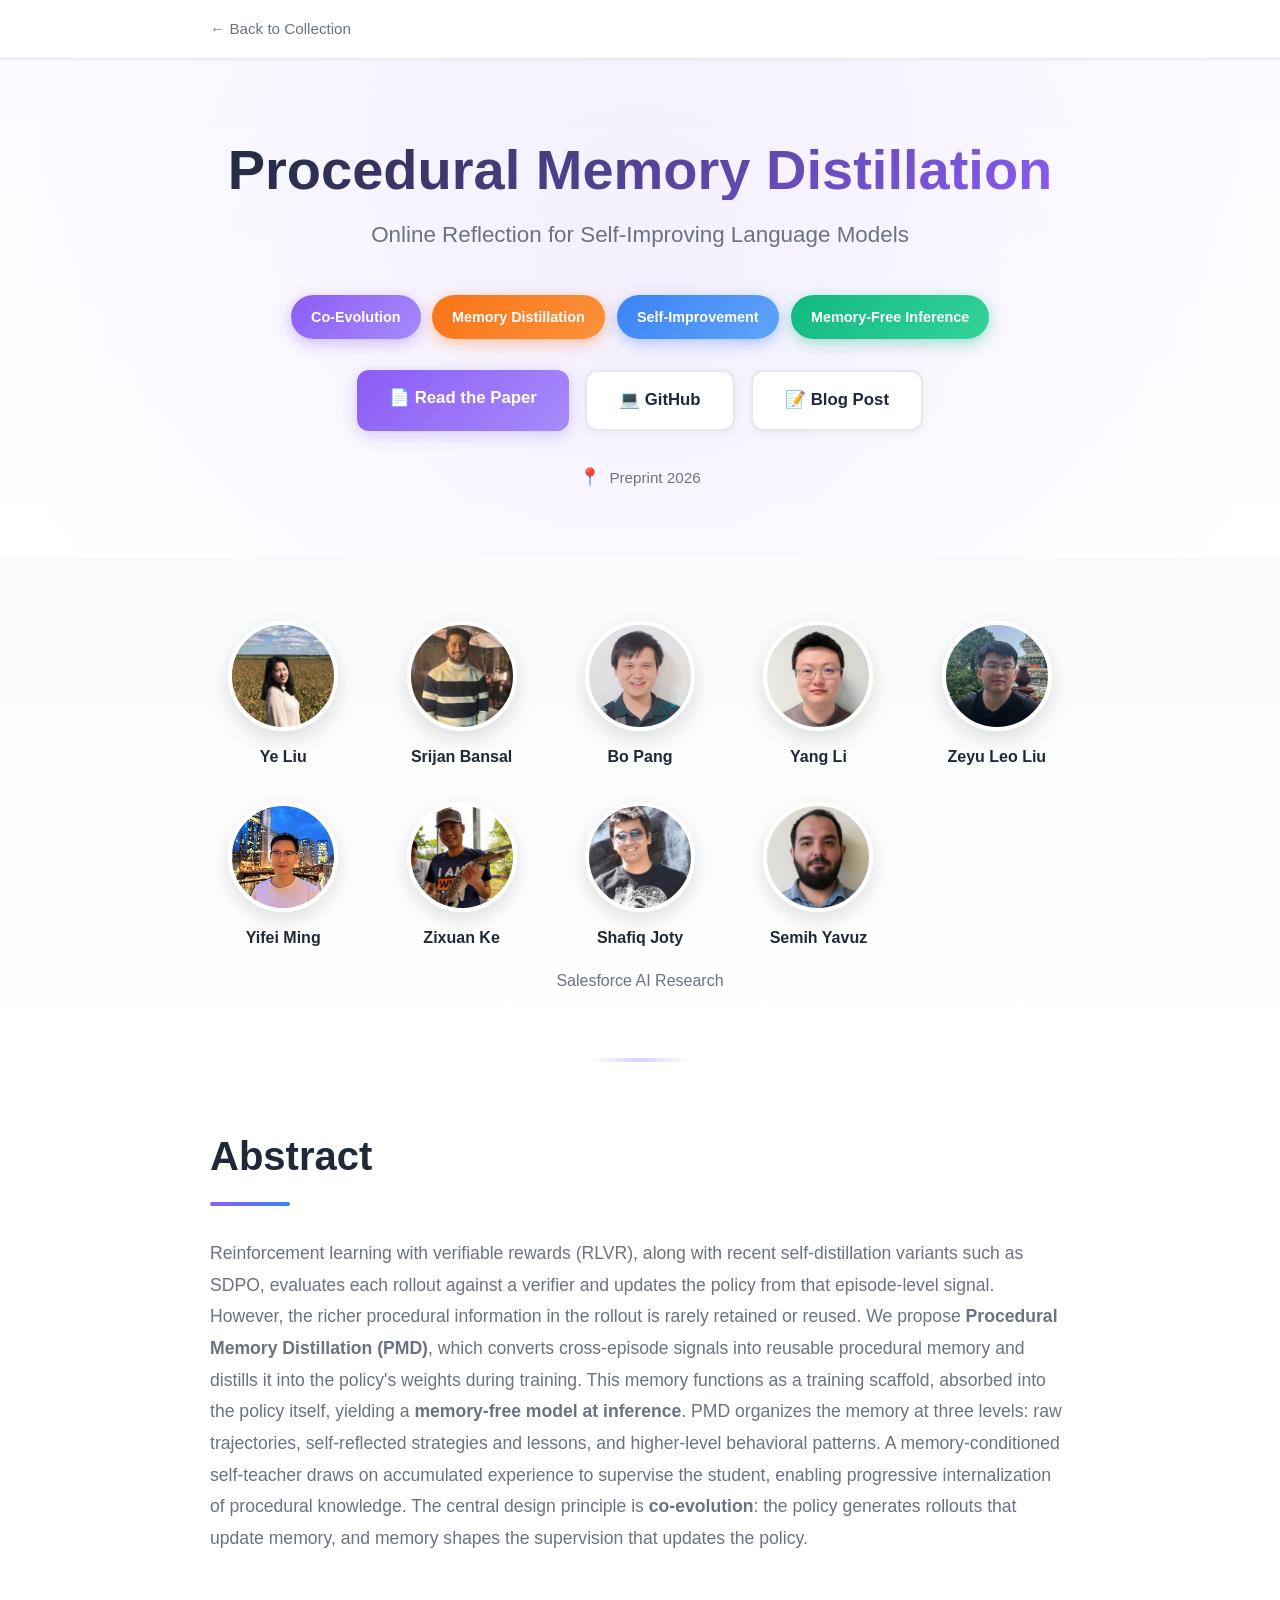
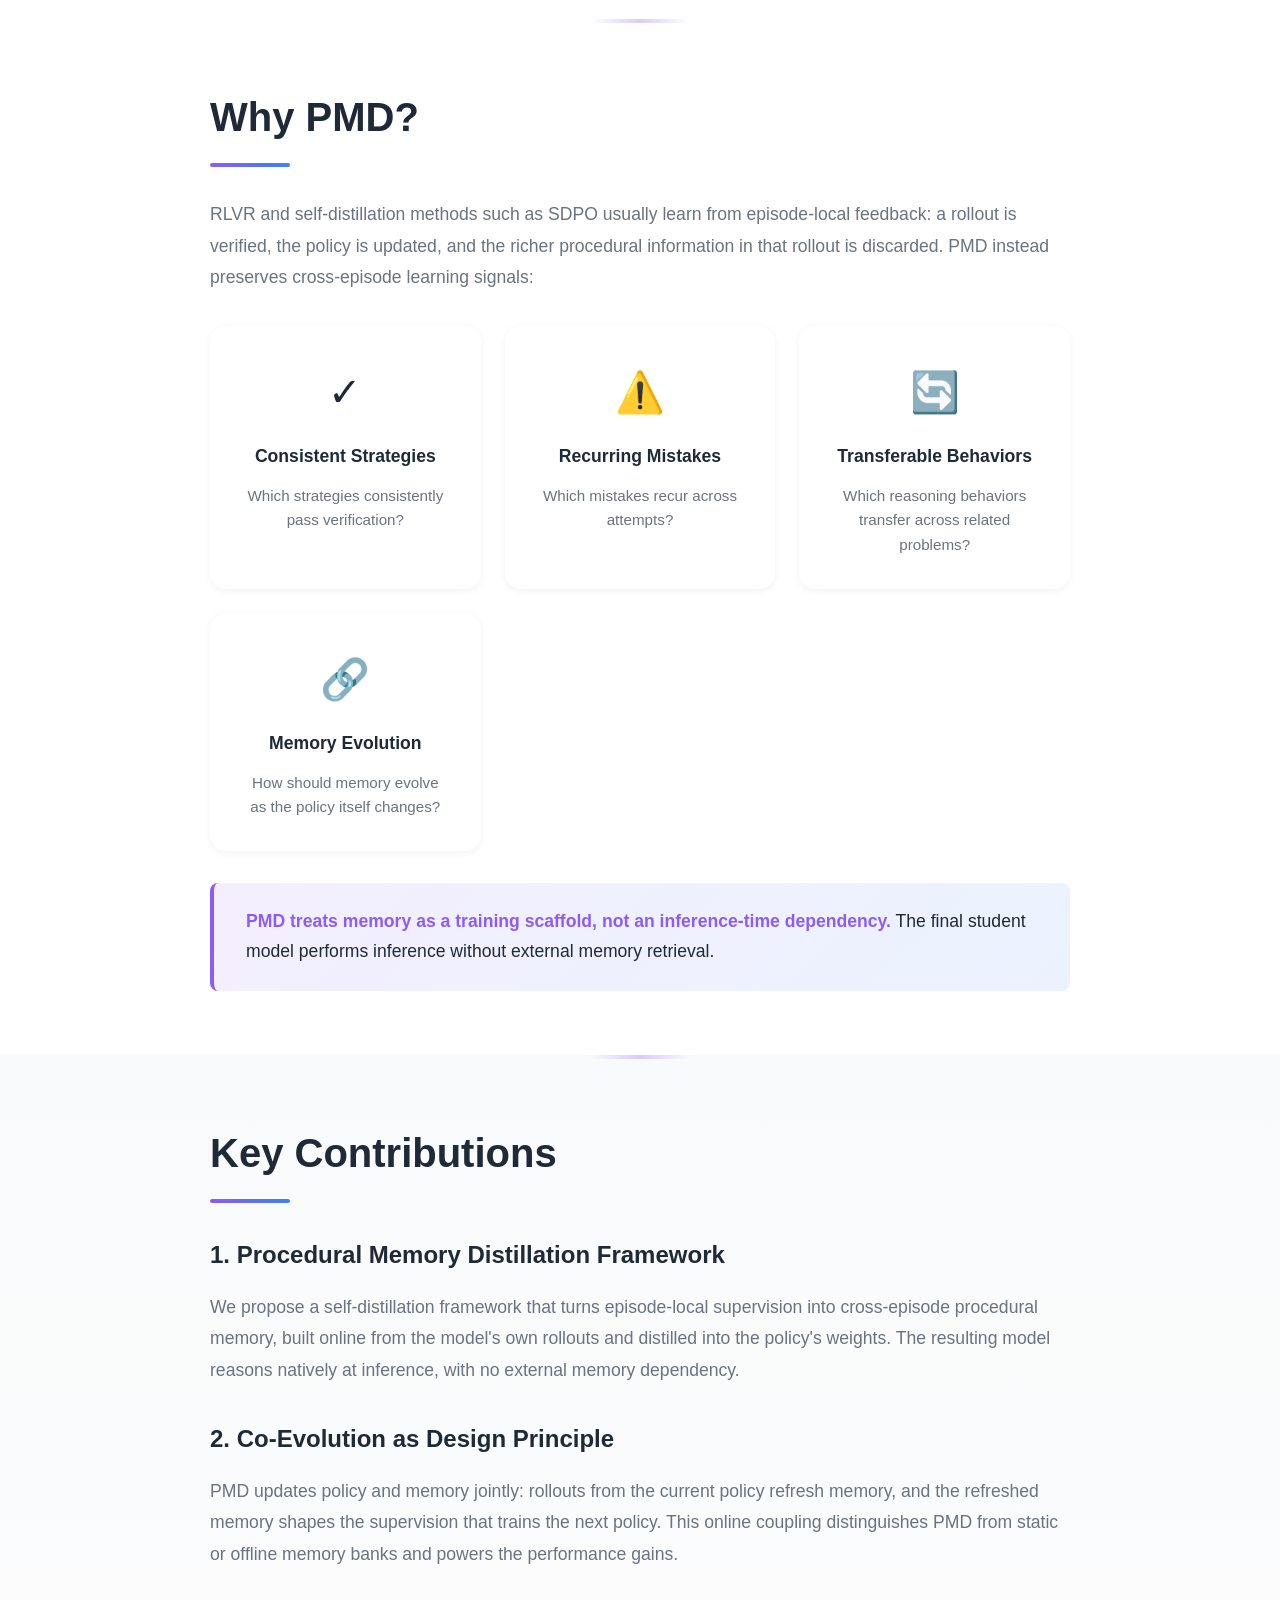
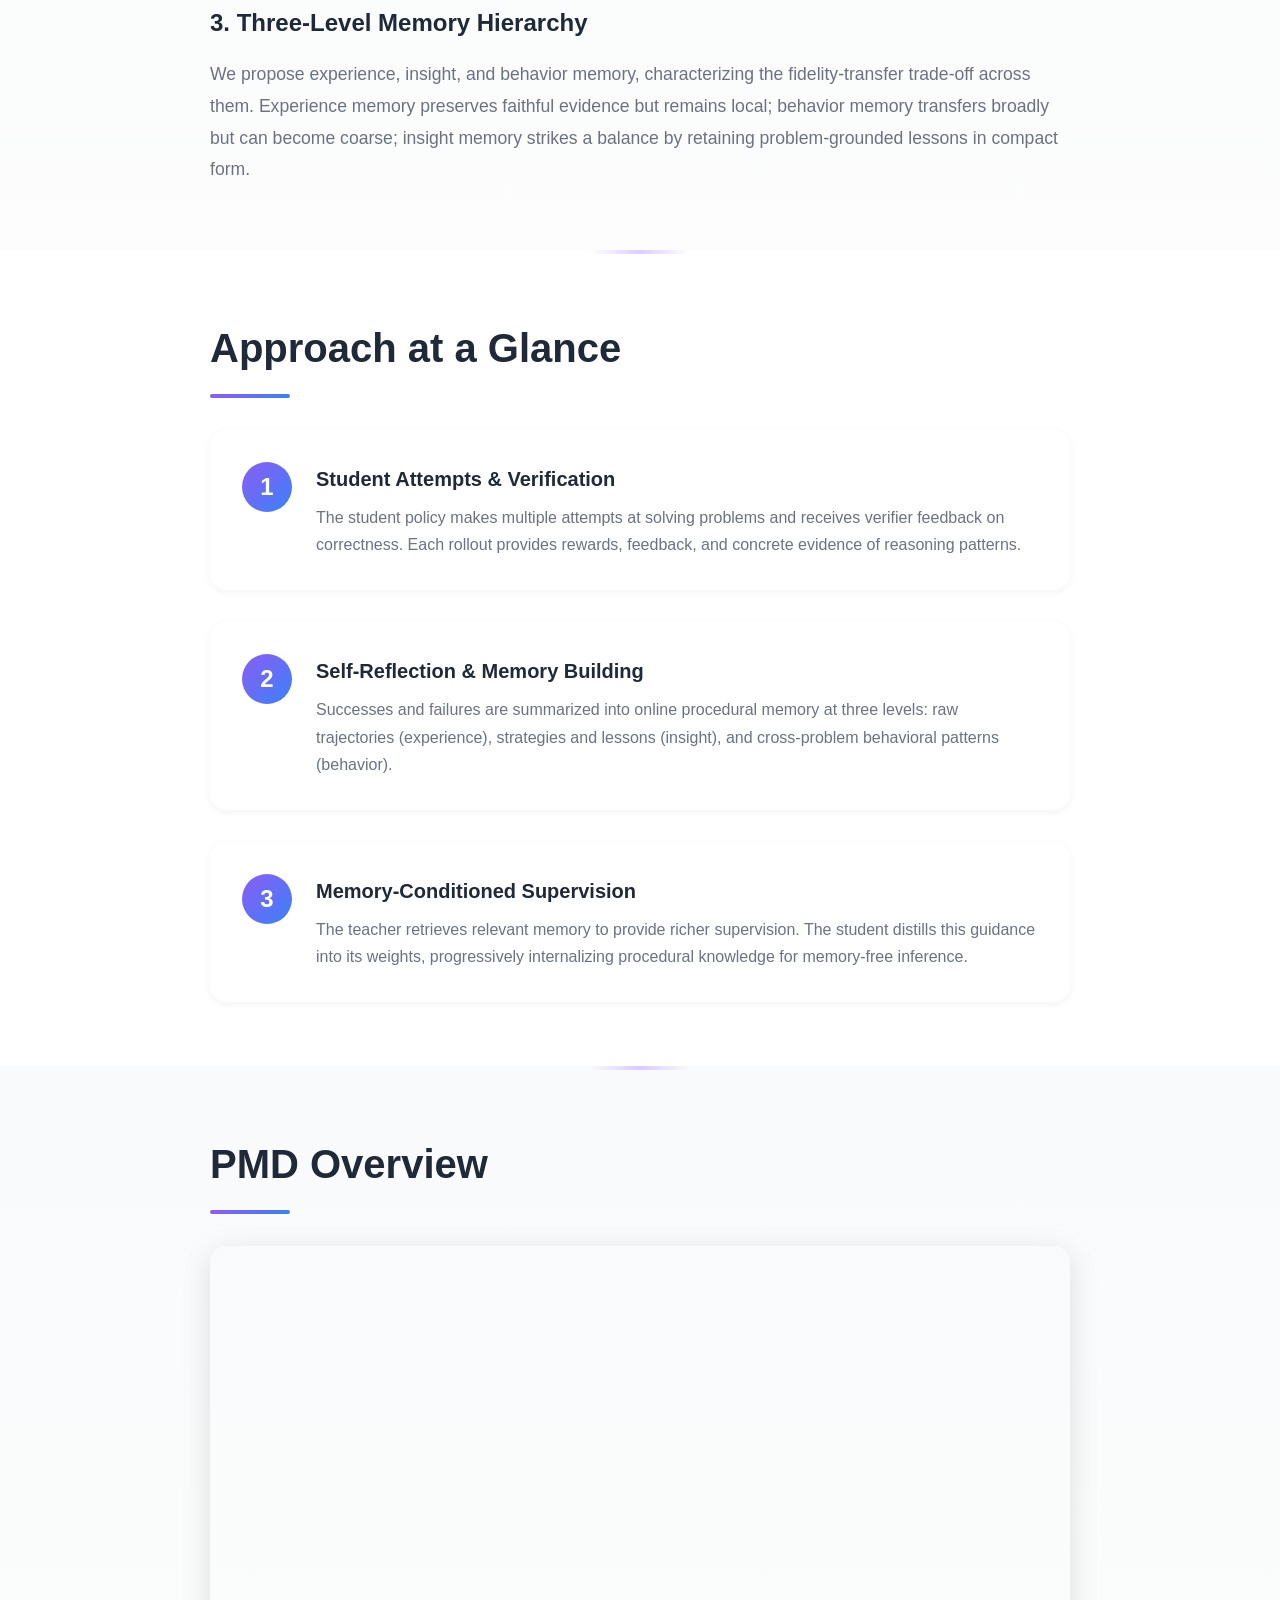
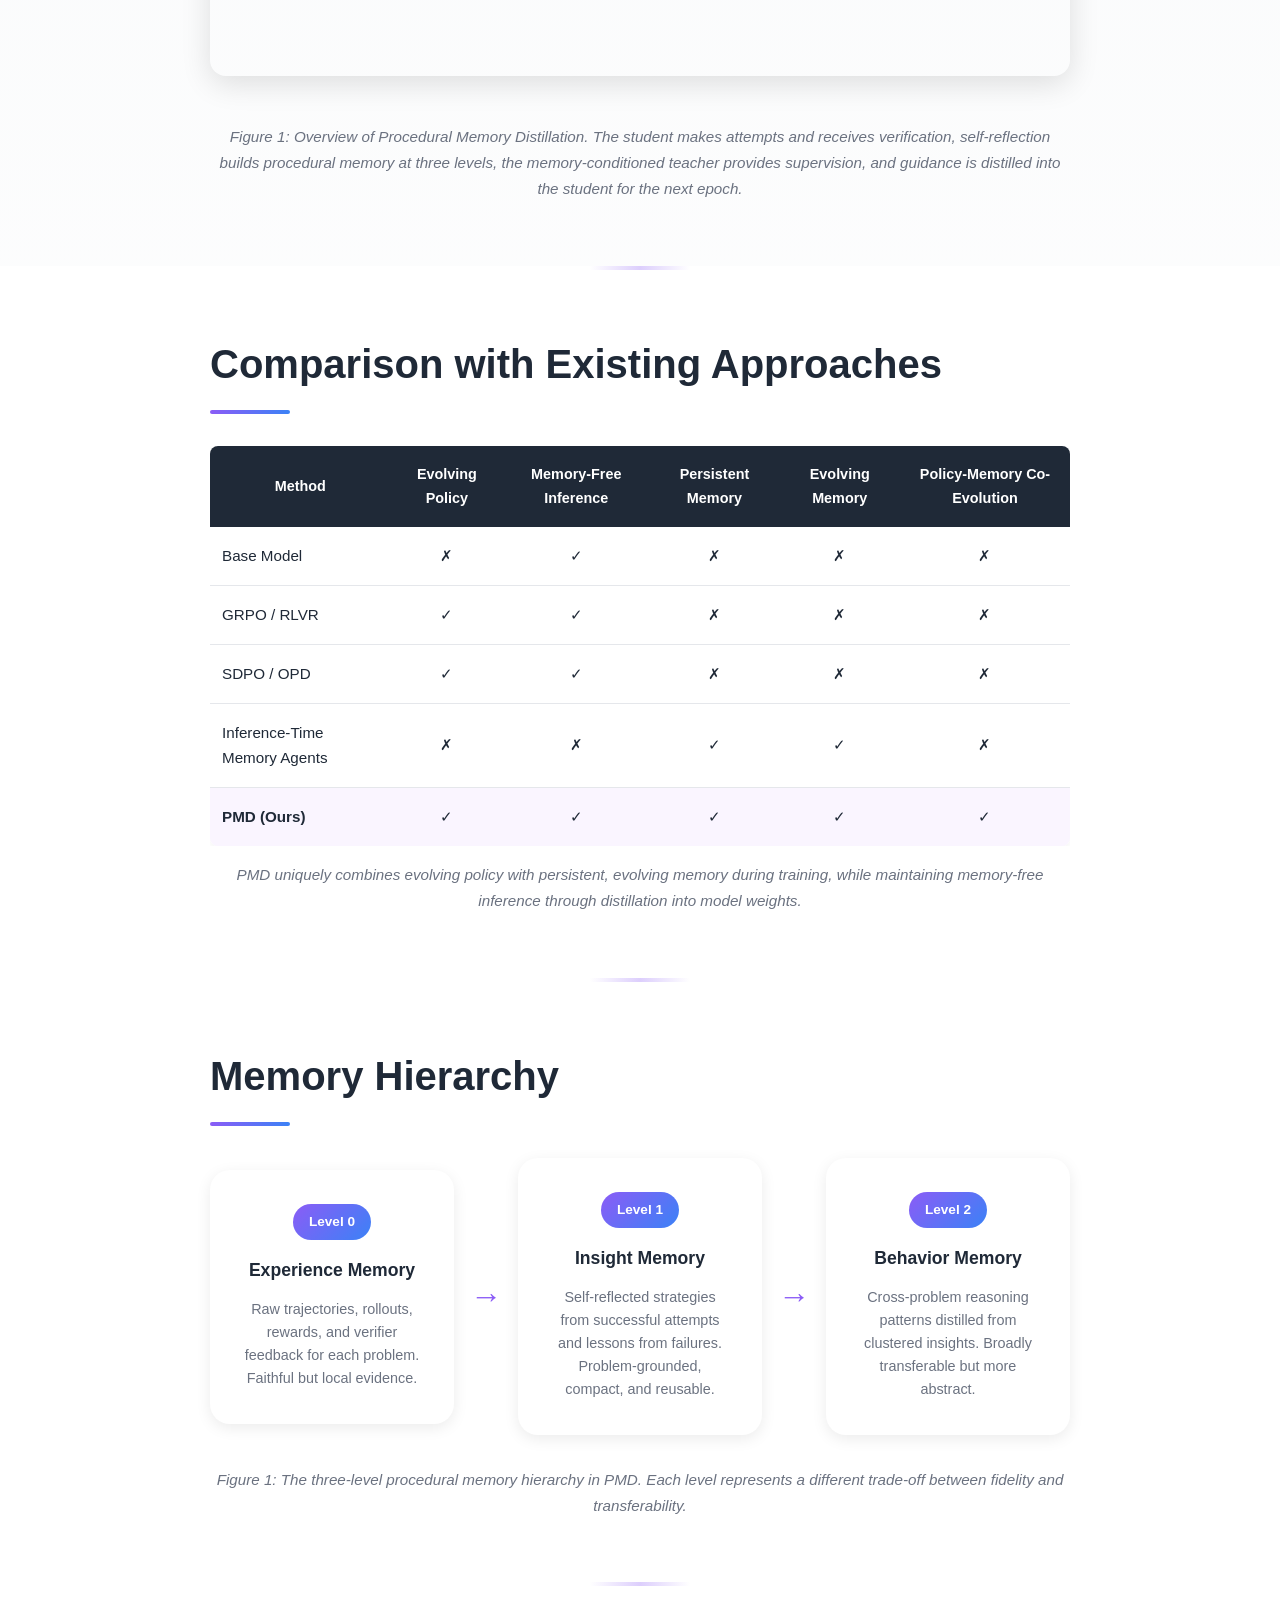
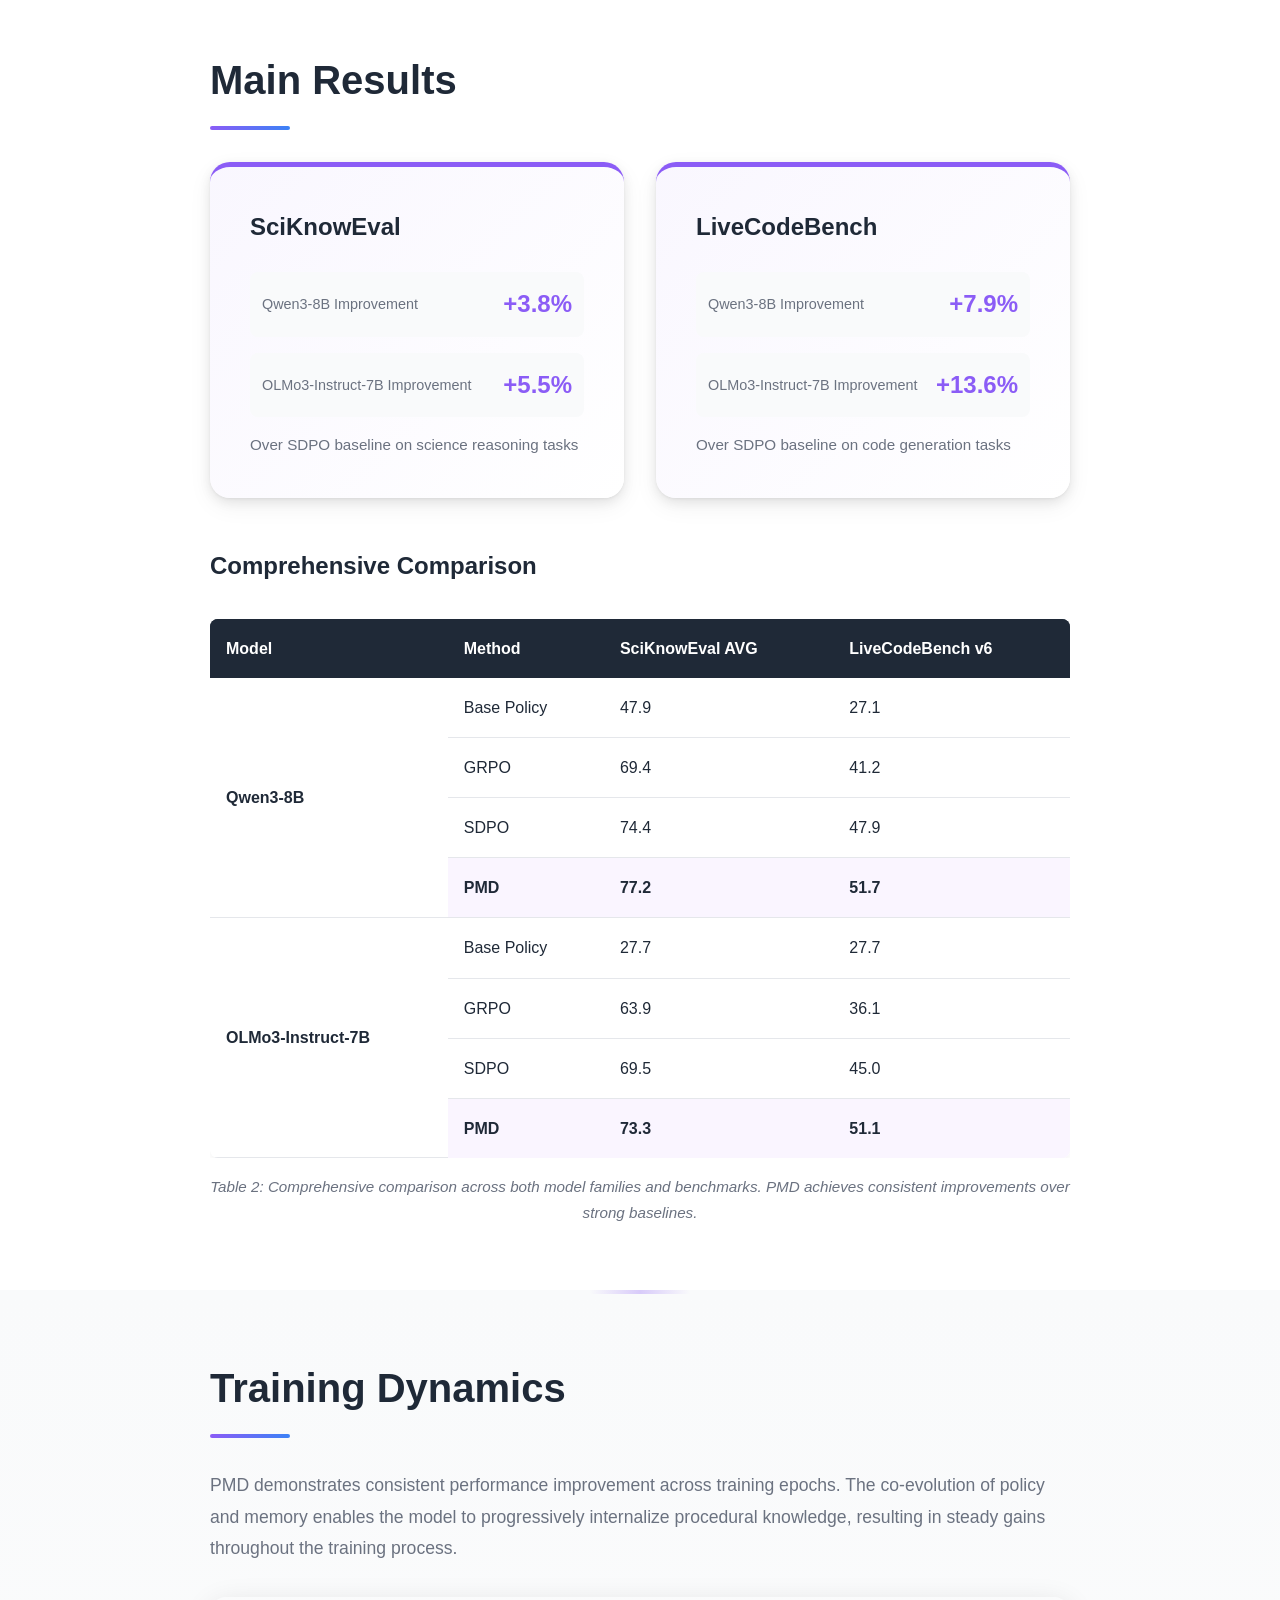
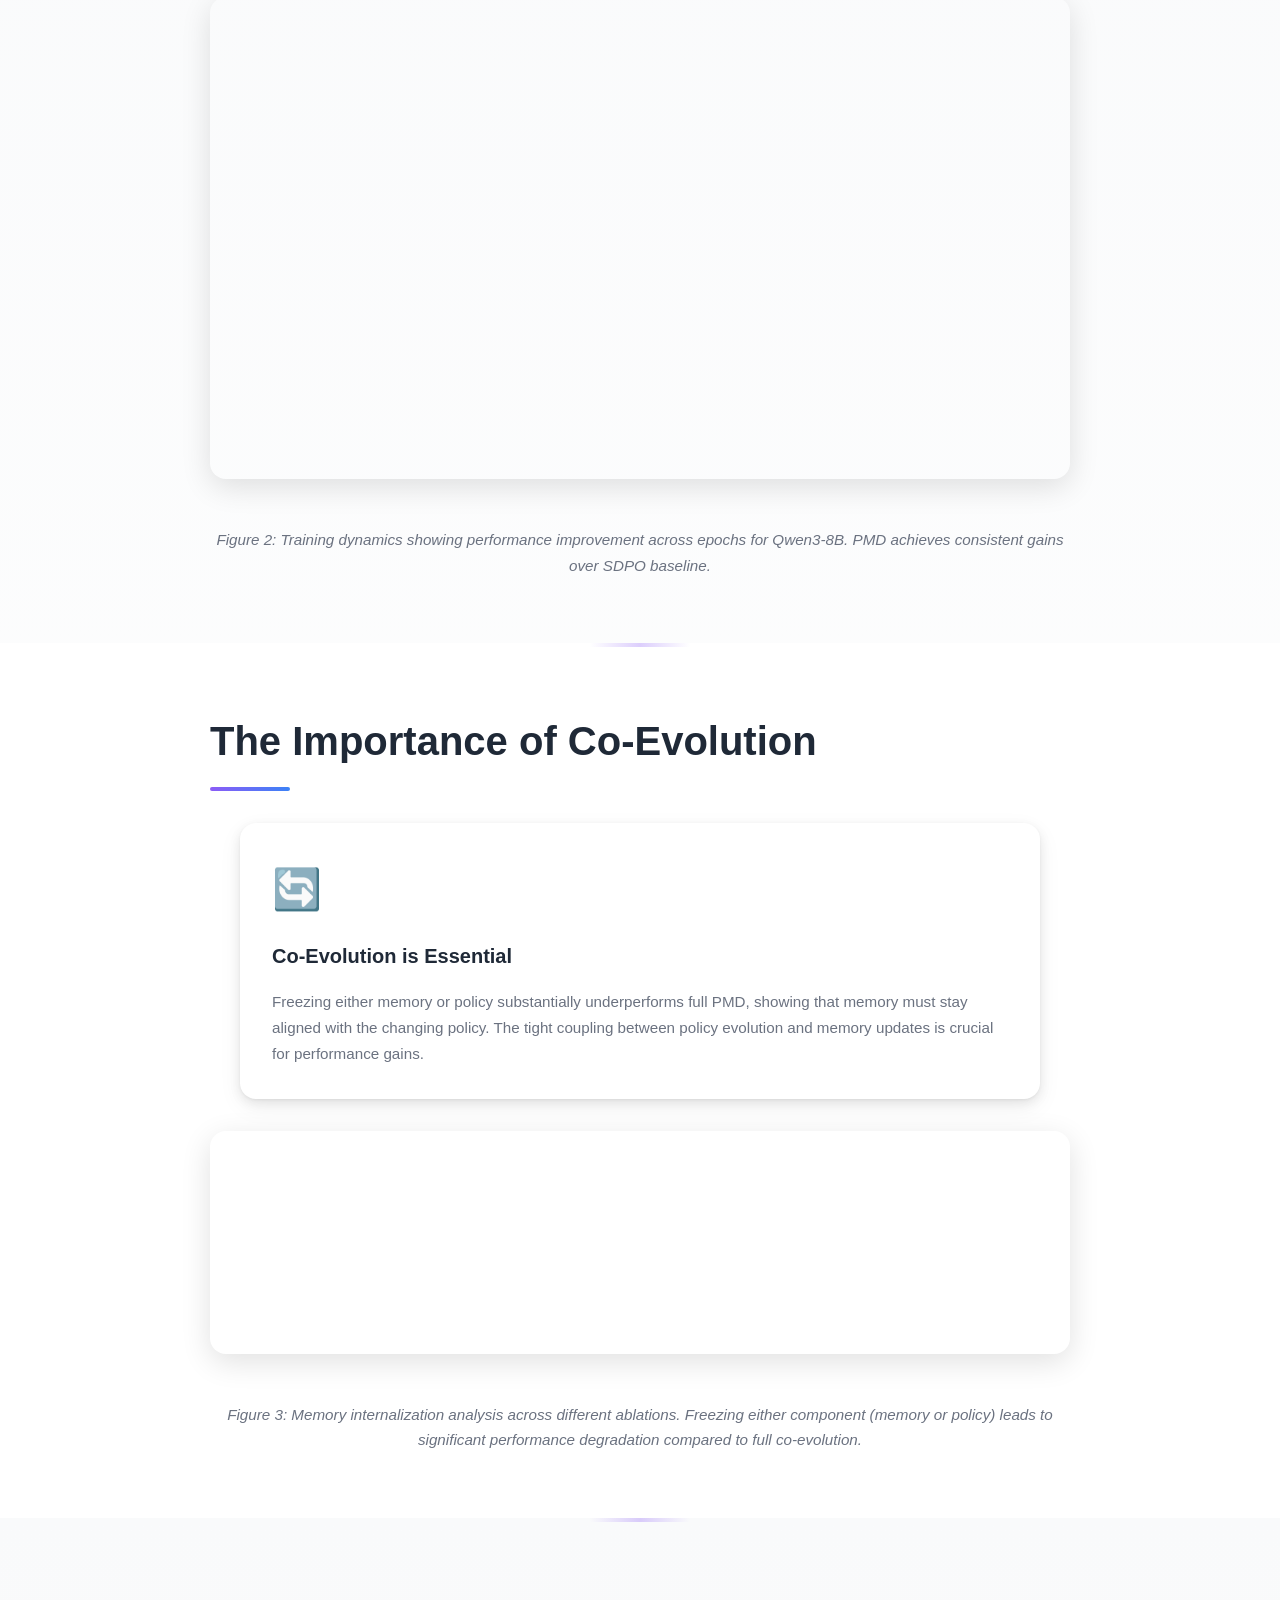
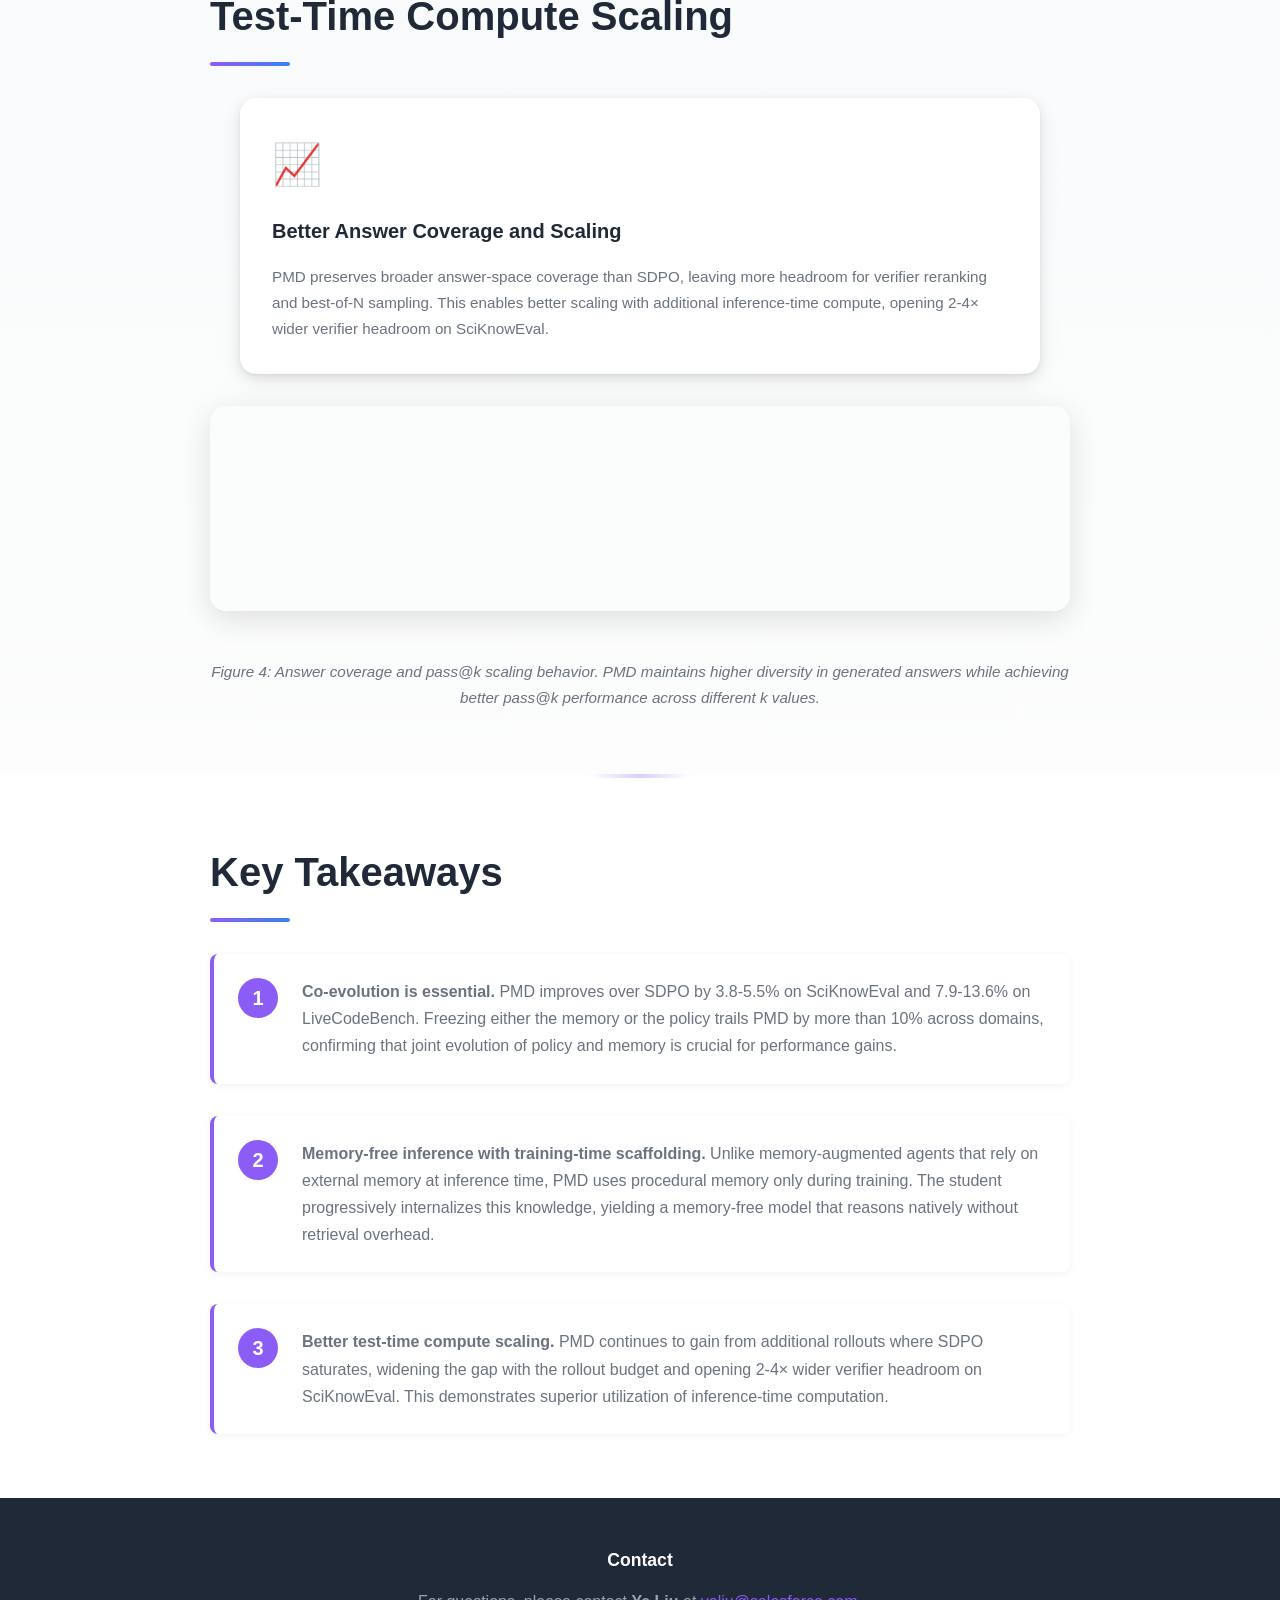
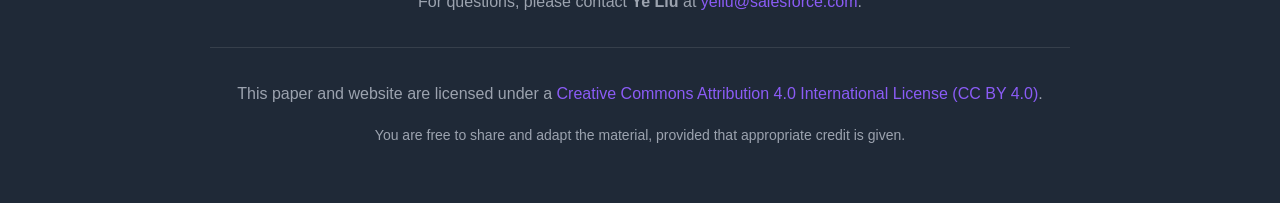
==== commit b8673d15: "update PMD results presentation Remove redundant Table 1 now covered by the comprehensive comparison" ====
--- a/papers/pmd/index.html
+++ b/papers/pmd/index.html
@@ -396,60 +396,6 @@
                 </div>
             </div>
 
-            <div class="table-container">
-                <table class="results-table">
-                    <thead>
-                        <tr>
-                            <th>Method</th>
-                            <th>Biology</th>
-                            <th>Chemistry</th>
-                            <th>Physics</th>
-                            <th>Materials</th>
-                            <th>AVG</th>
-                        </tr>
-                    </thead>
-                    <tbody>
-                        <tr>
-                            <td>Base Policy</td>
-                            <td>32.4</td>
-                            <td>41.6</td>
-                            <td>58.5</td>
-                            <td>59.2</td>
-                            <td>47.9</td>
-                        </tr>
-                        <tr>
-                            <td>GRPO</td>
-                            <td>63.2</td>
-                            <td>73.2</td>
-                            <td>70.6</td>
-                            <td>70.7</td>
-                            <td>69.4</td>
-                        </tr>
-                        <tr>
-                            <td>SDPO</td>
-                            <td>63.6</td>
-                            <td>80.6</td>
-                            <td>72.8</td>
-                            <td>80.4</td>
-                            <td>74.4</td>
-                        </tr>
-                        <tr class="highlight-row">
-                            <td><strong>PMD (Ours)</strong></td>
-                            <td><strong>68.5</strong></td>
-                            <td><strong>82.8</strong></td>
-                            <td><strong>74.7</strong></td>
-                            <td><strong>82.9</strong></td>
-                            <td><strong>77.2</strong></td>
-                        </tr>
-                    </tbody>
-                </table>
-            </div>
-
-            <p class="caption">
-                Table 1: SciKnowEval results with Qwen3-8B. PMD consistently outperforms GRPO and SDPO
-                across all scientific domains, achieving 3.8% improvement over SDPO on average.
-            </p>
-
             <h3 class="subsection-title" style="margin-top: 3rem;">Comprehensive Comparison</h3>
             <div class="table-container">
                 <table class="results-table">
@@ -527,8 +473,8 @@
             <div class="workflow-image-container">
                 <img src="images/training_dynamics.png" alt="Training Dynamics" class="workflow-image">
                 <p class="caption">
-                    Figure 2: Training dynamics showing performance improvement across epochs for both
-                    Qwen3-8B and OLMo3-Instruct-7B models. PMD achieves consistent gains over SDPO baseline.
+                    Figure 2: Training dynamics showing performance improvement across epochs for
+                    Qwen3-8B. PMD achieves consistent gains over SDPO baseline.
                 </p>
             </div>
         </div>
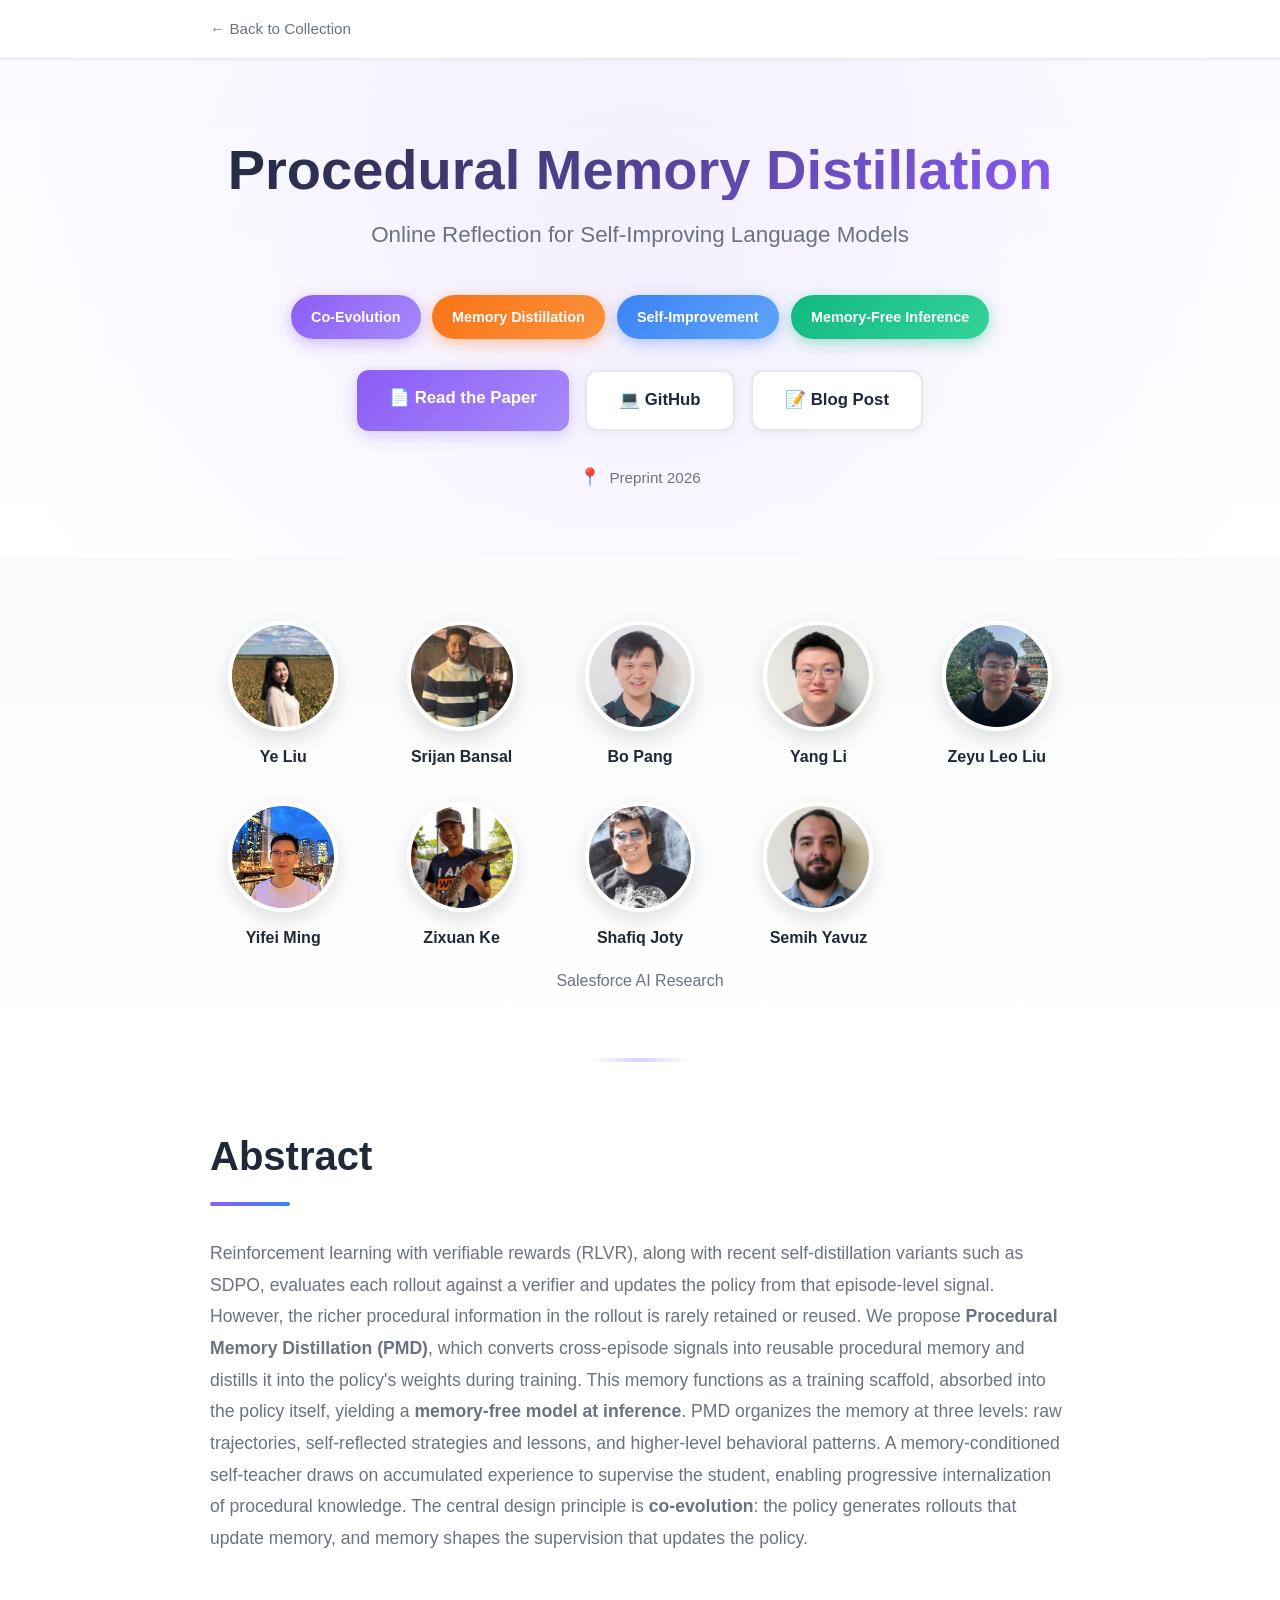
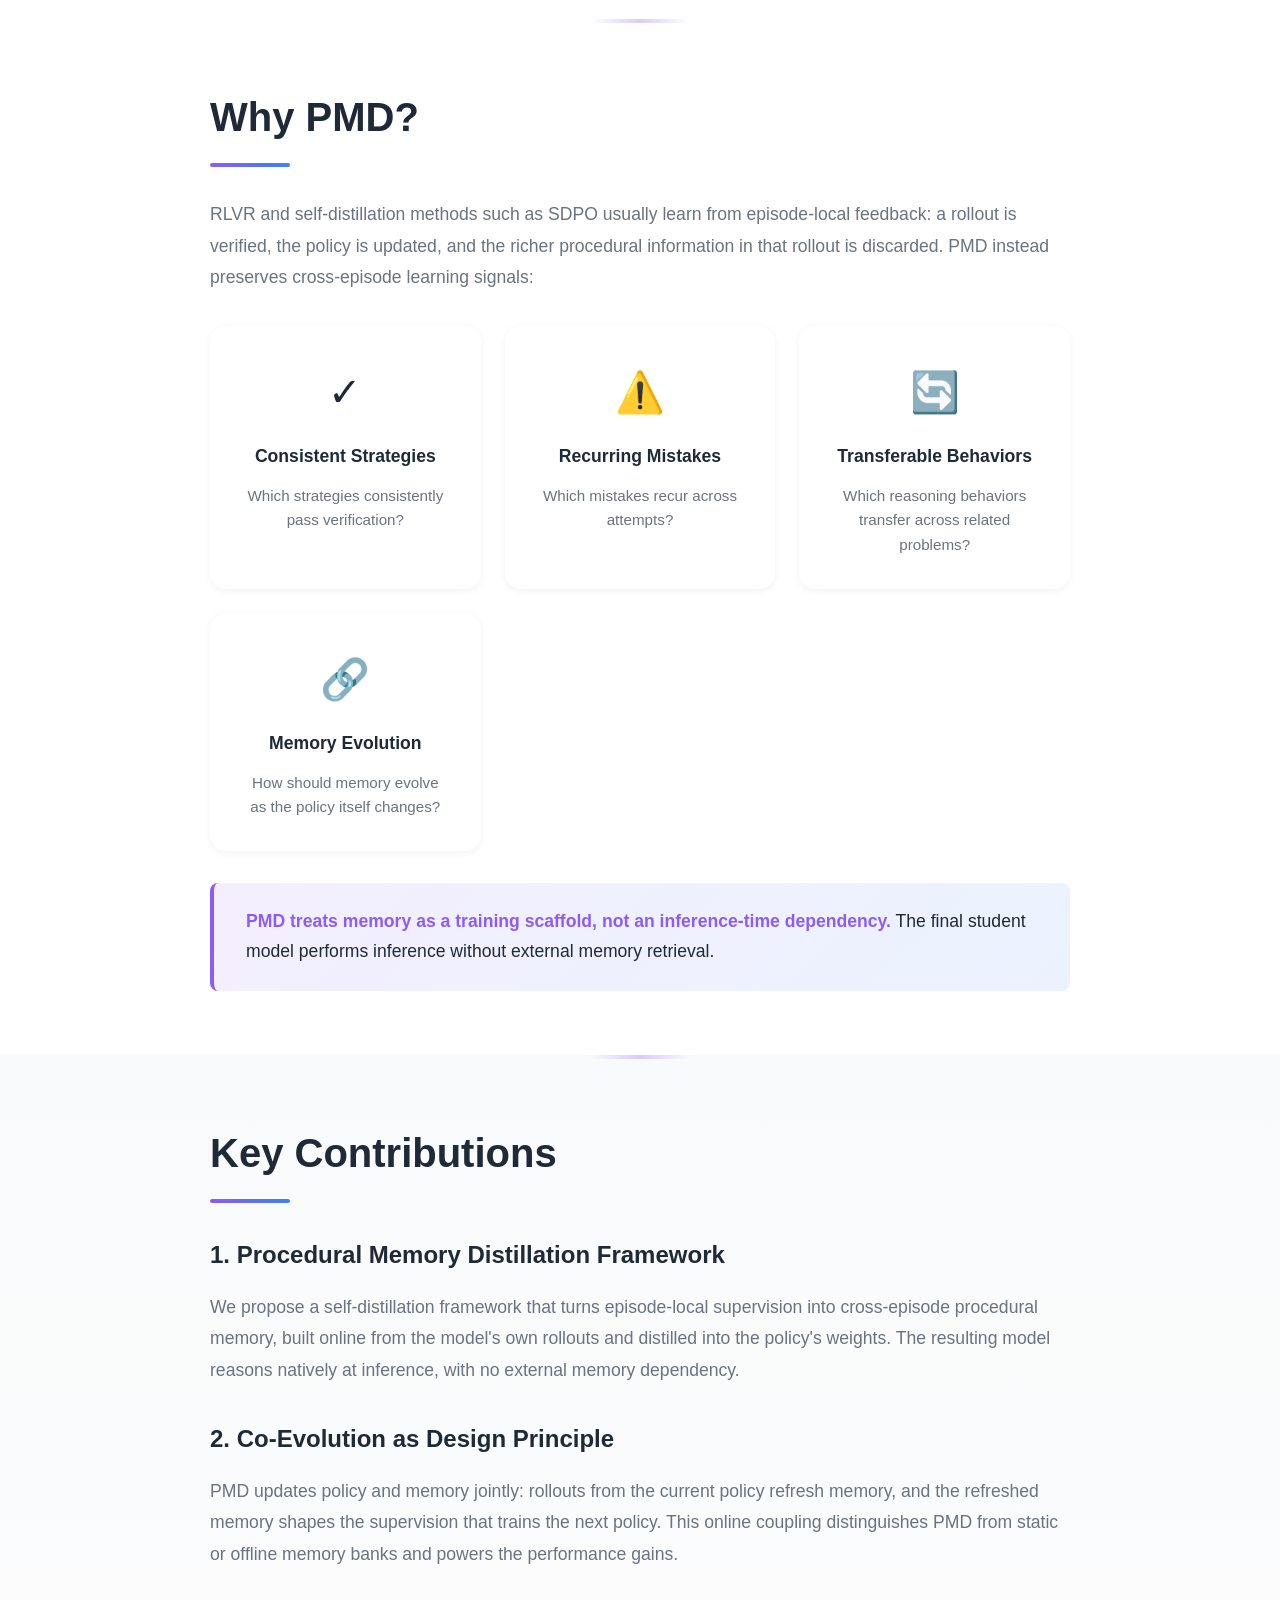
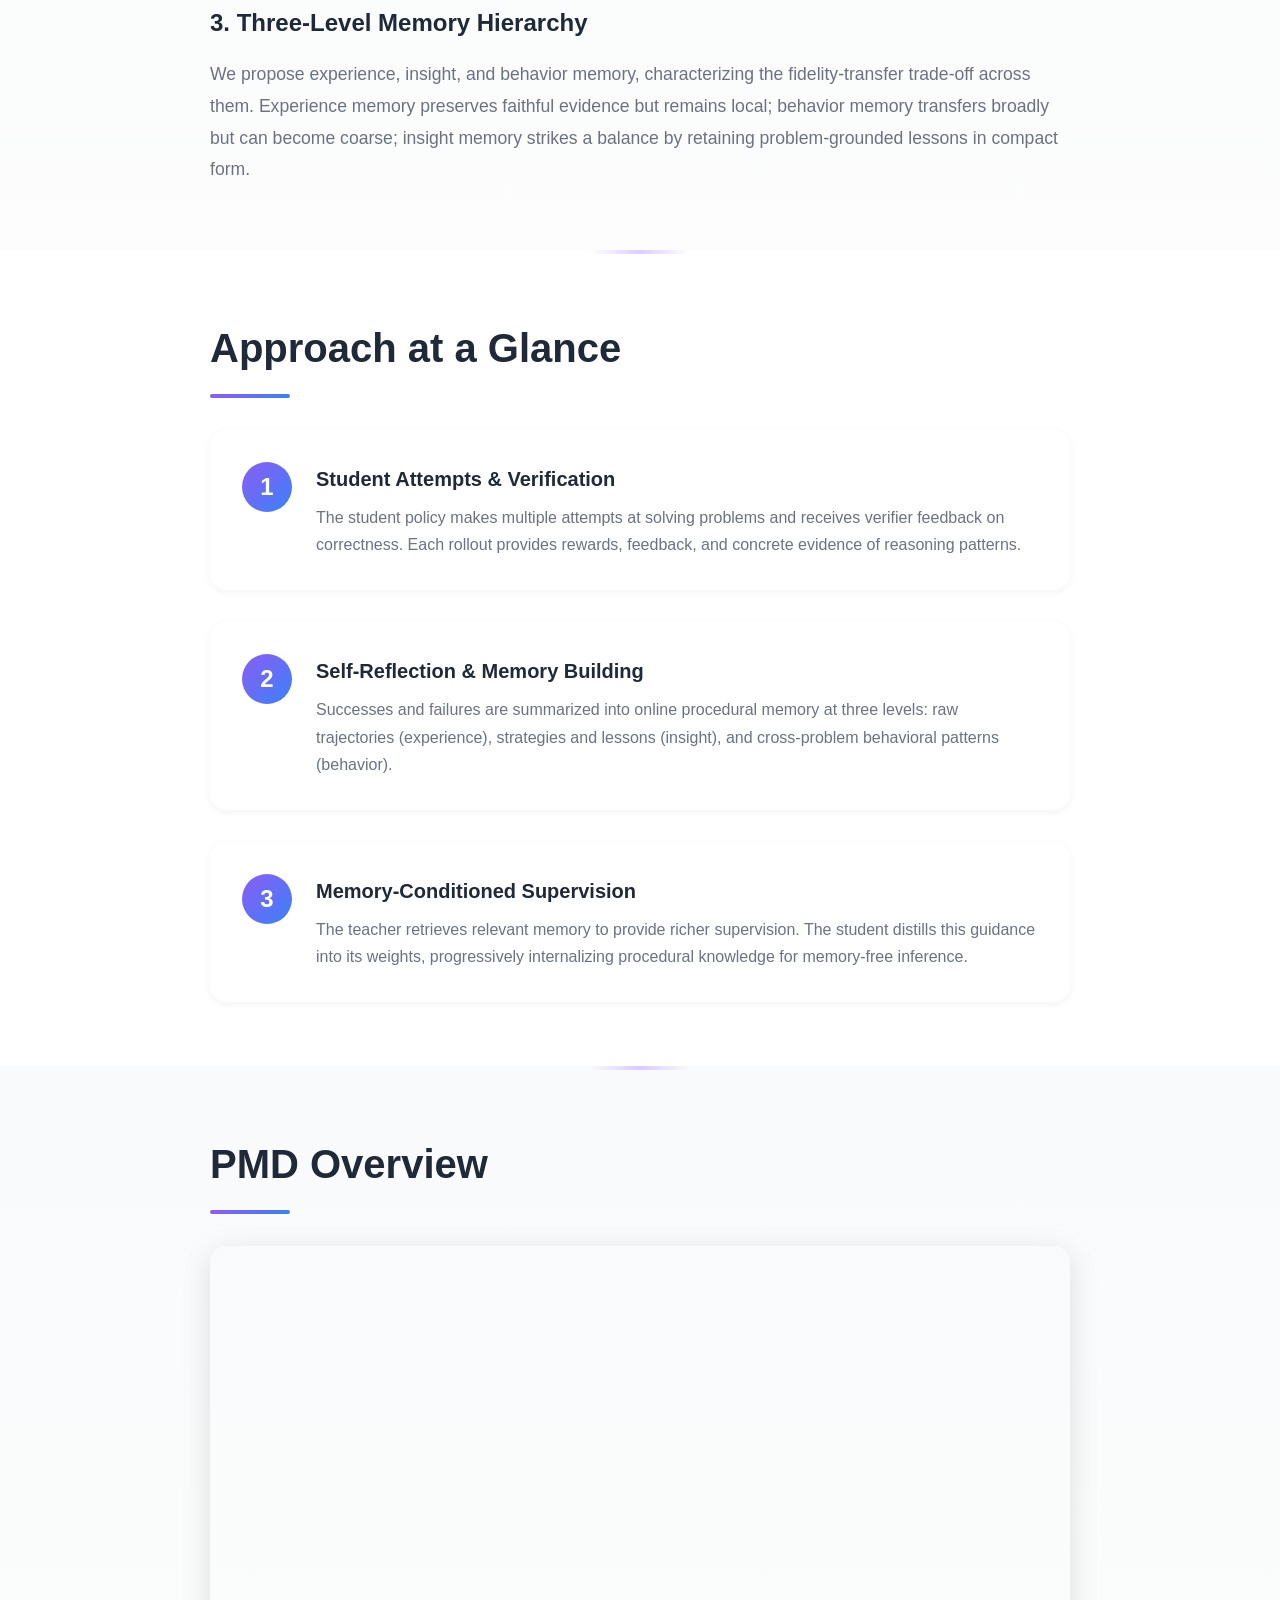
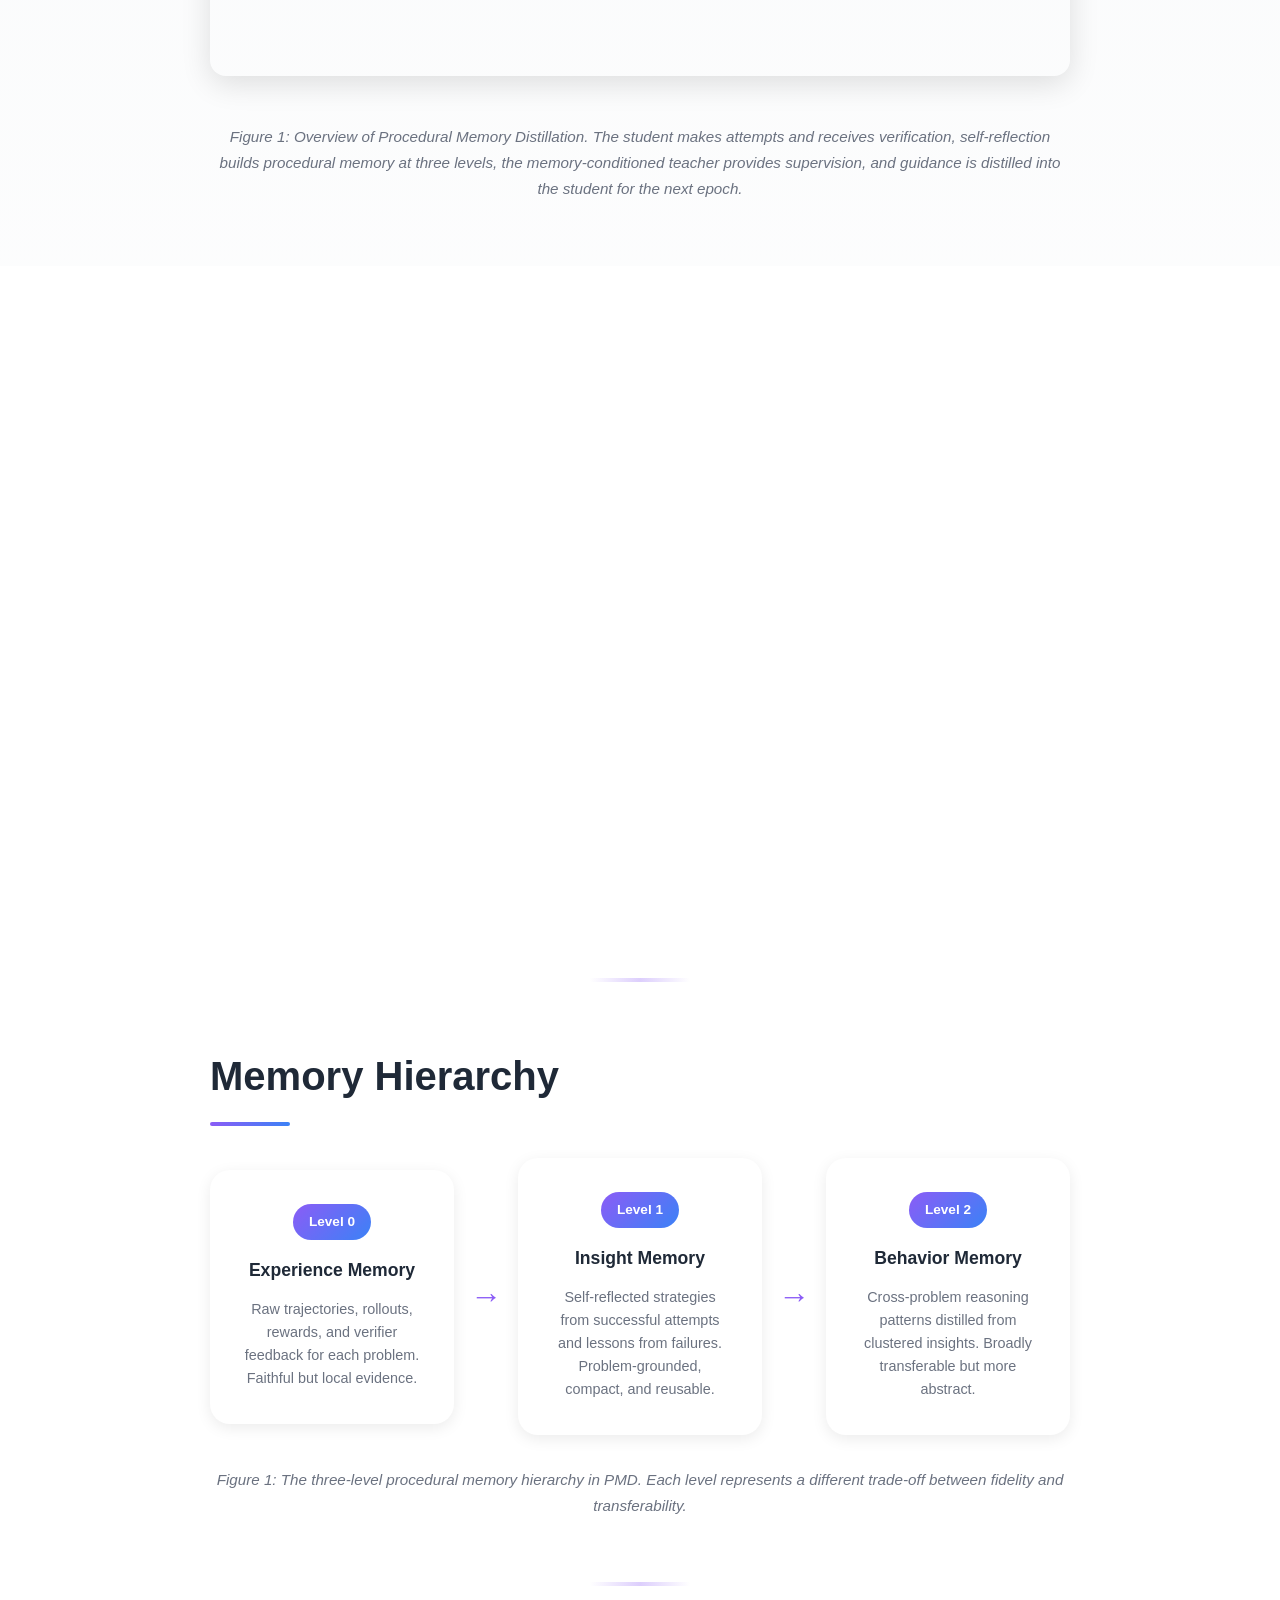
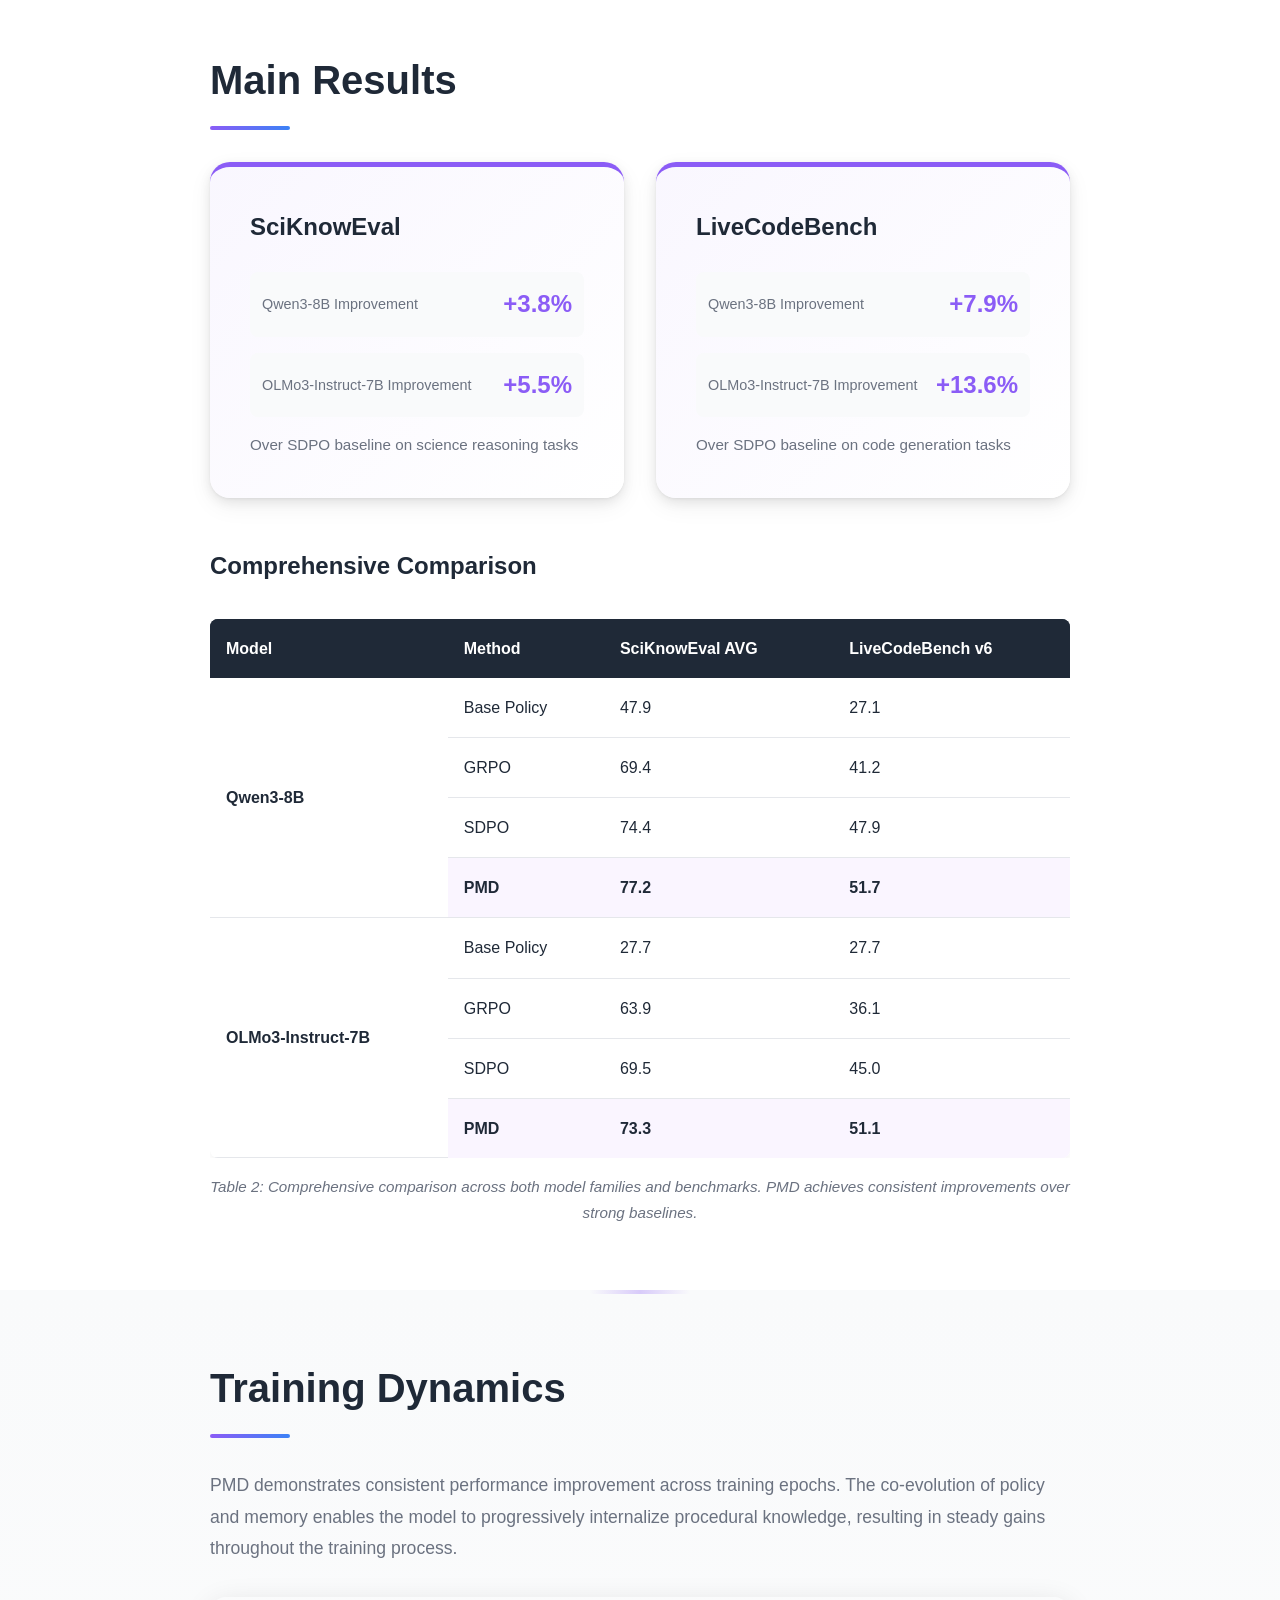
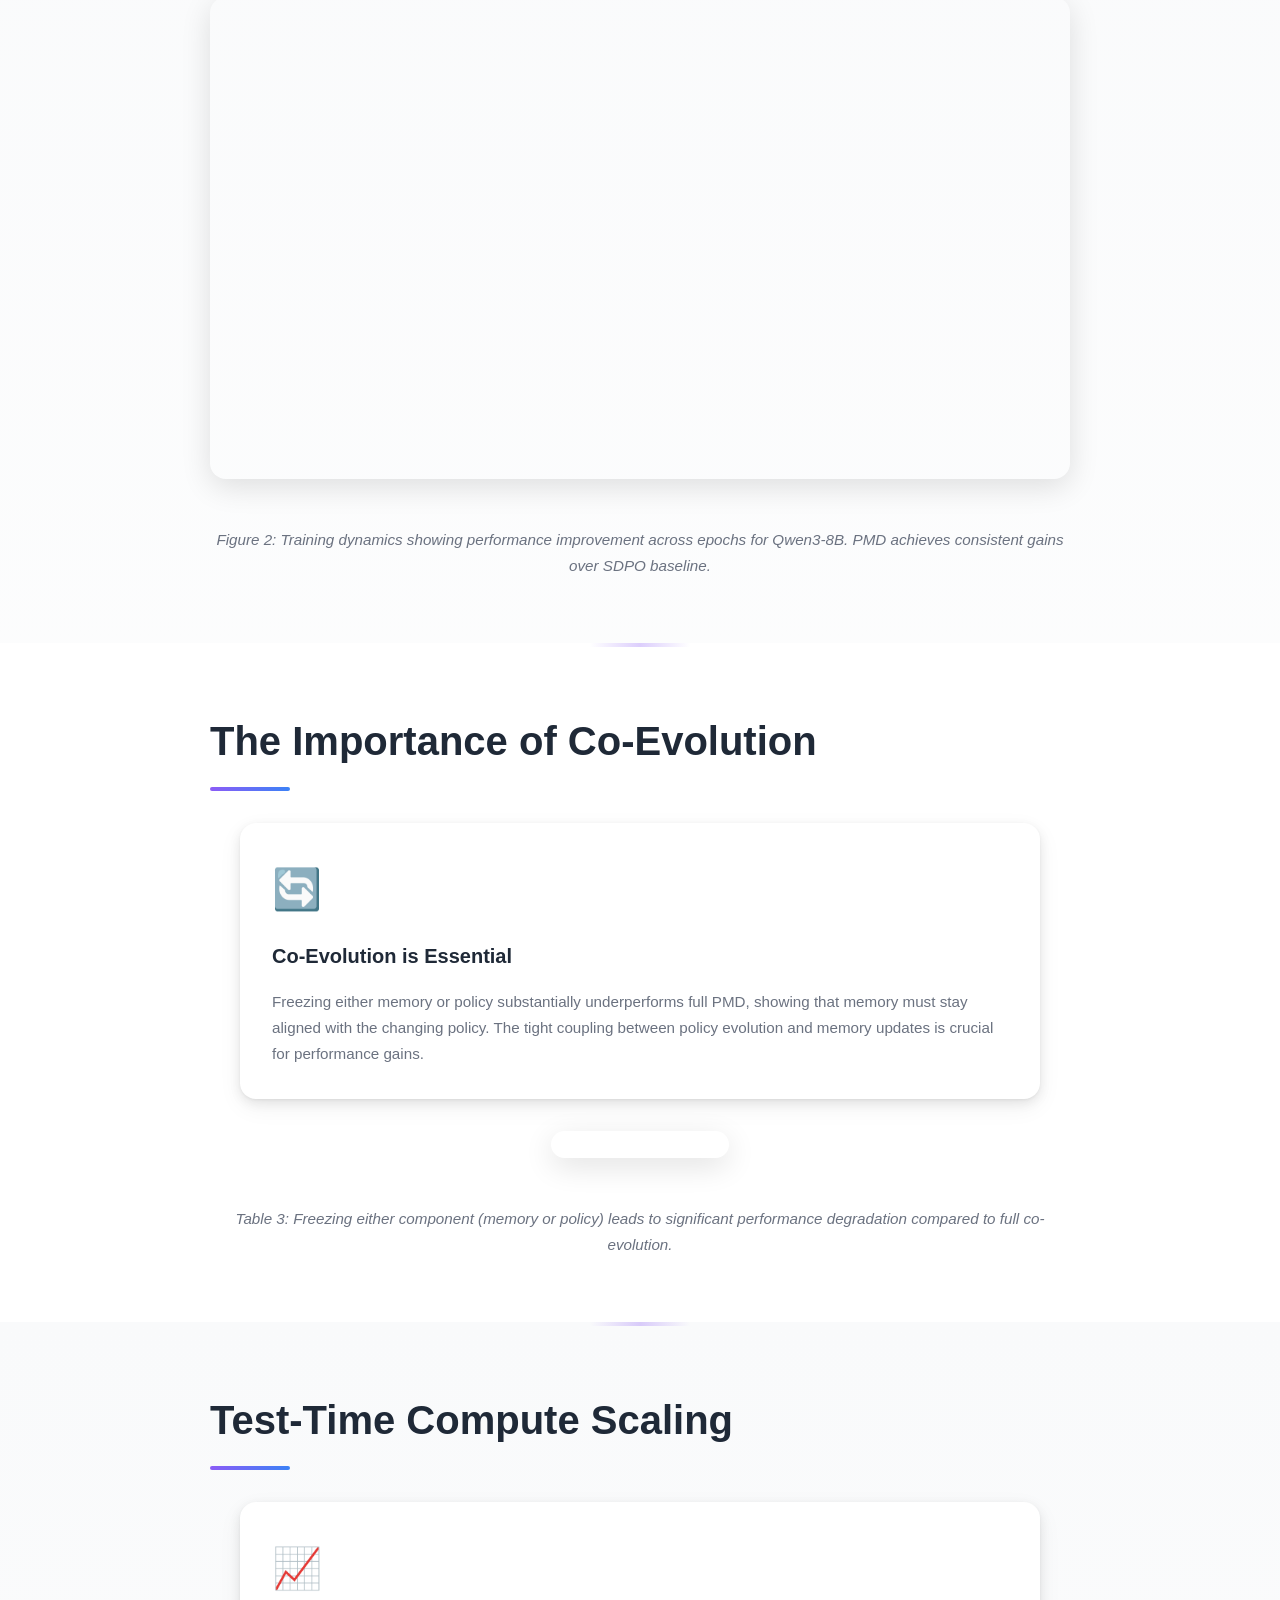
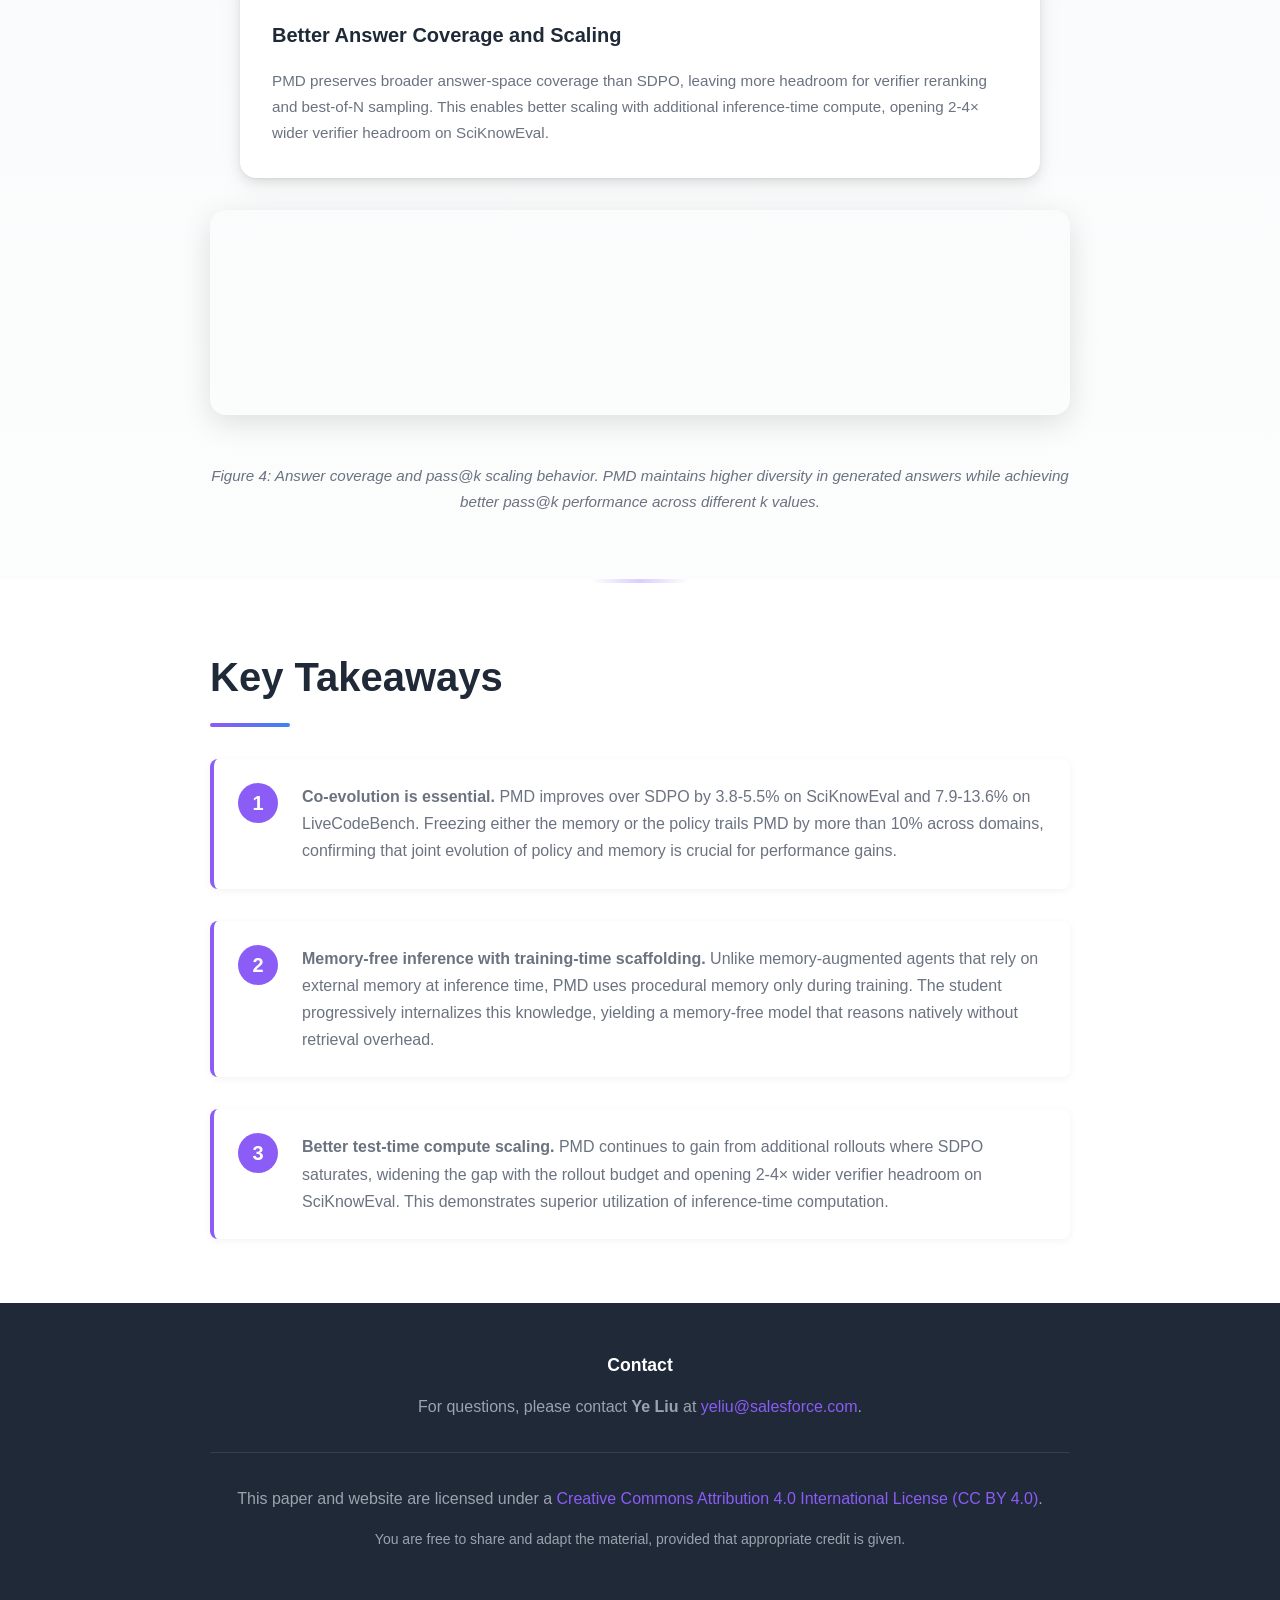
==== commit dd13d51f: "update co-evolution" ====
--- a/papers/pmd/index.html
+++ b/papers/pmd/index.html
@@ -496,9 +496,9 @@
             </div>
 
             <div class="workflow-image-container">
-                <img src="images/internalization_all.png" alt="Memory Internalization" class="workflow-image">
+                <img src="images/co-evolving-table.png" alt="Memory Internalization" class="workflow-image">
                 <p class="caption">
-                    Figure 3: Memory internalization analysis across different ablations. Freezing either
+                    Table 3: Freezing either
                     component (memory or policy) leads to significant performance degradation compared to
                     full co-evolution.
                 </p>
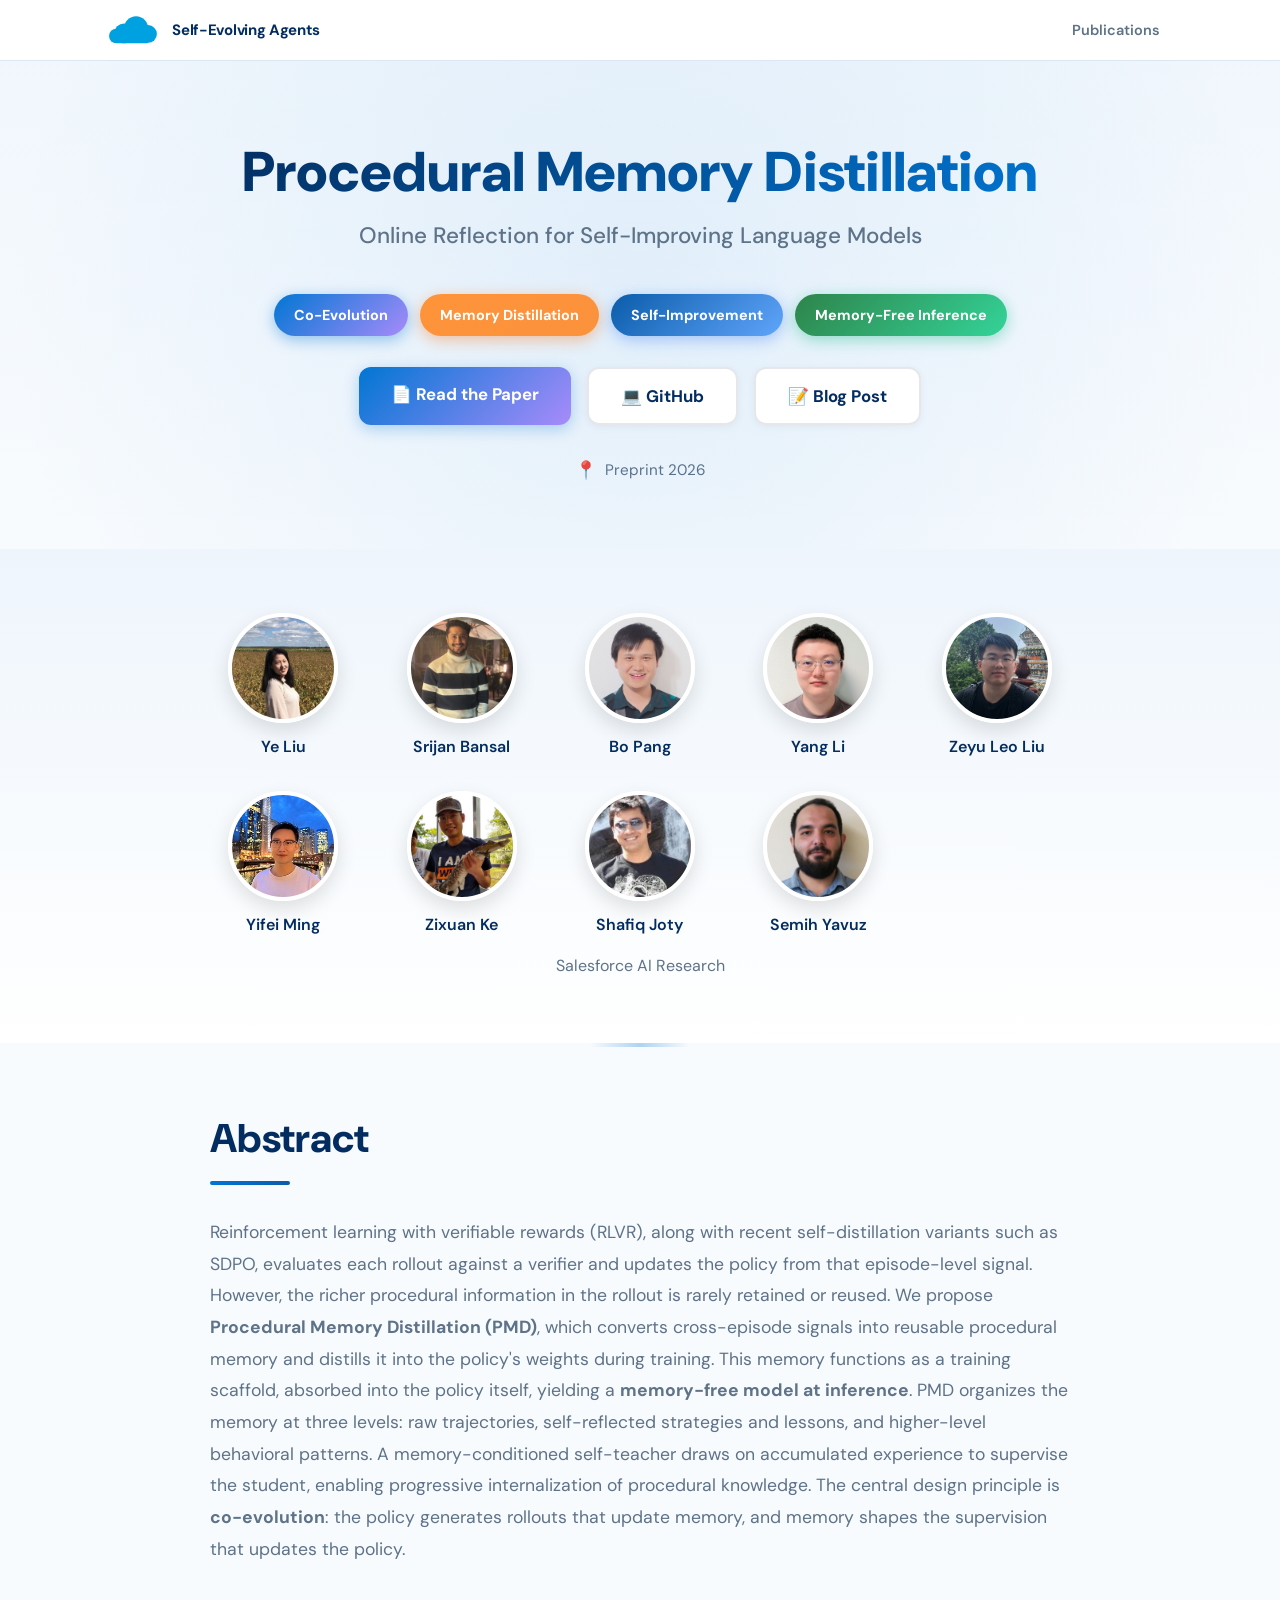
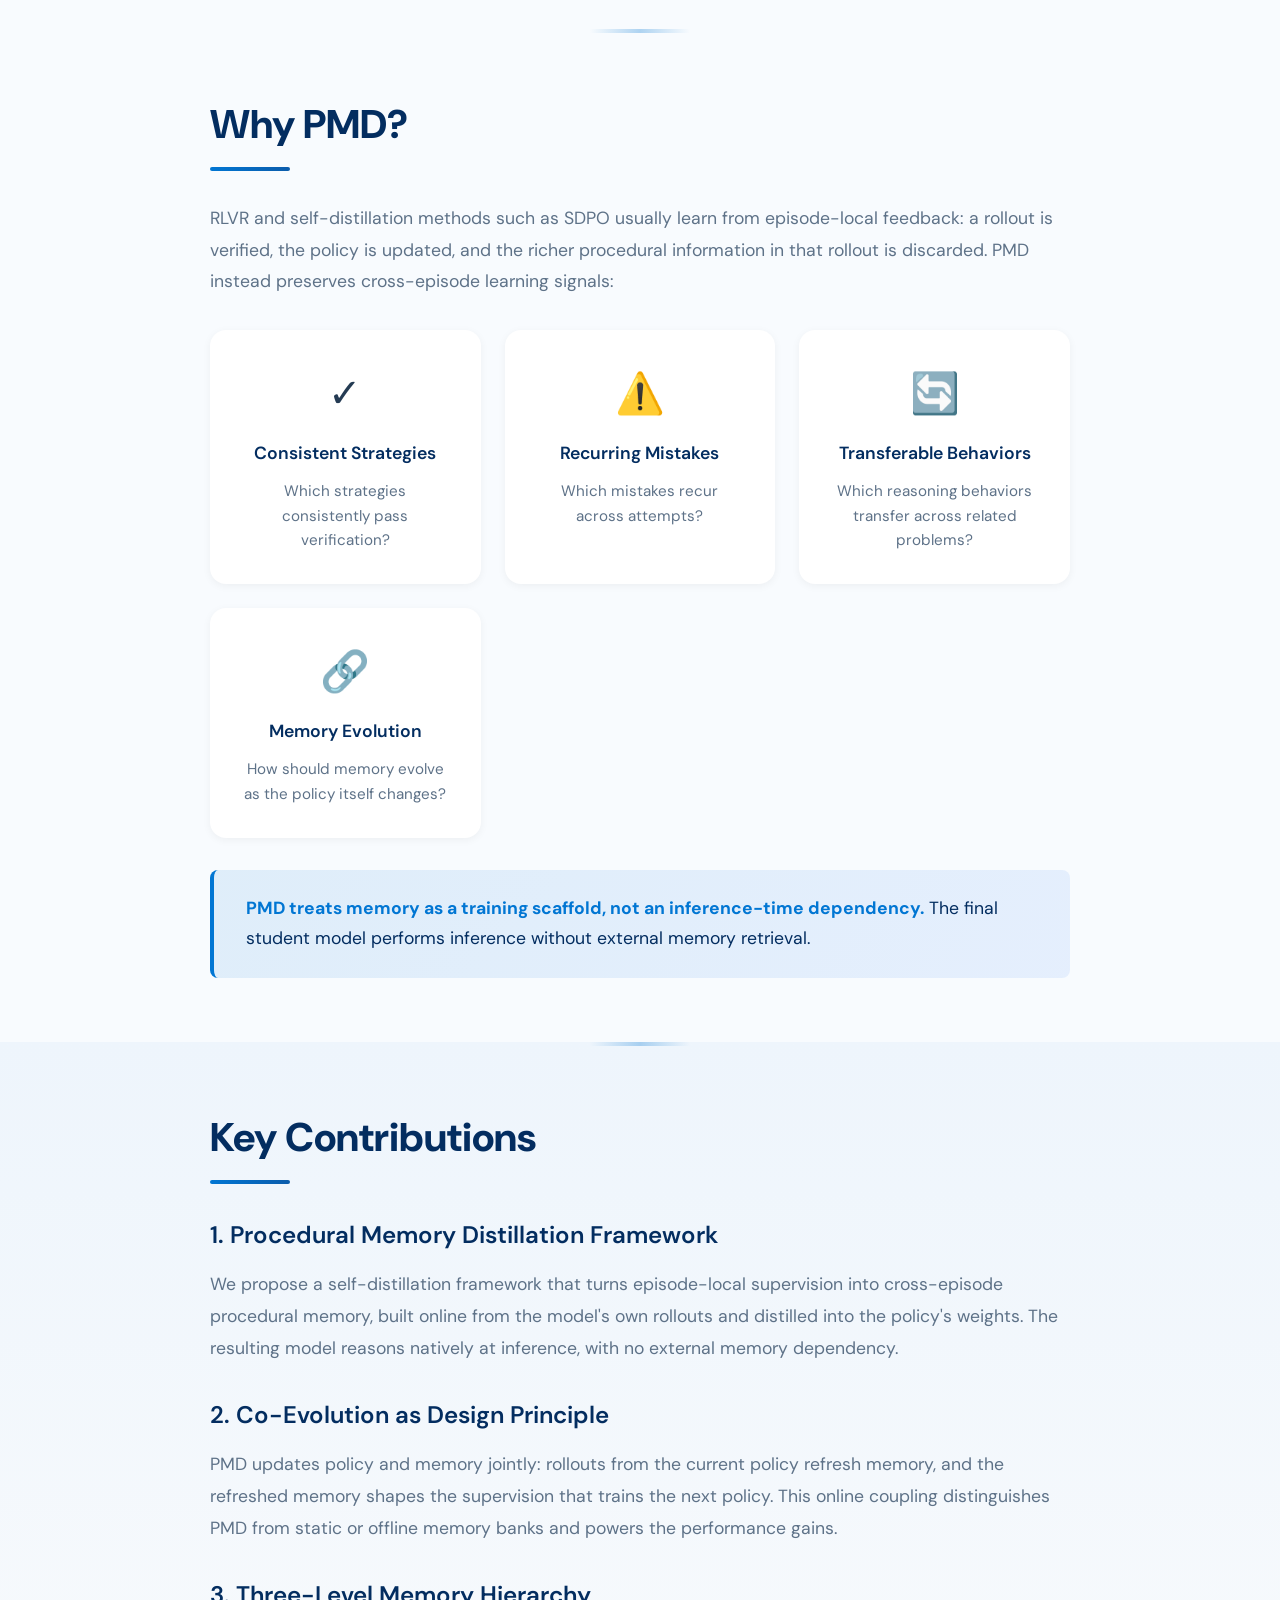
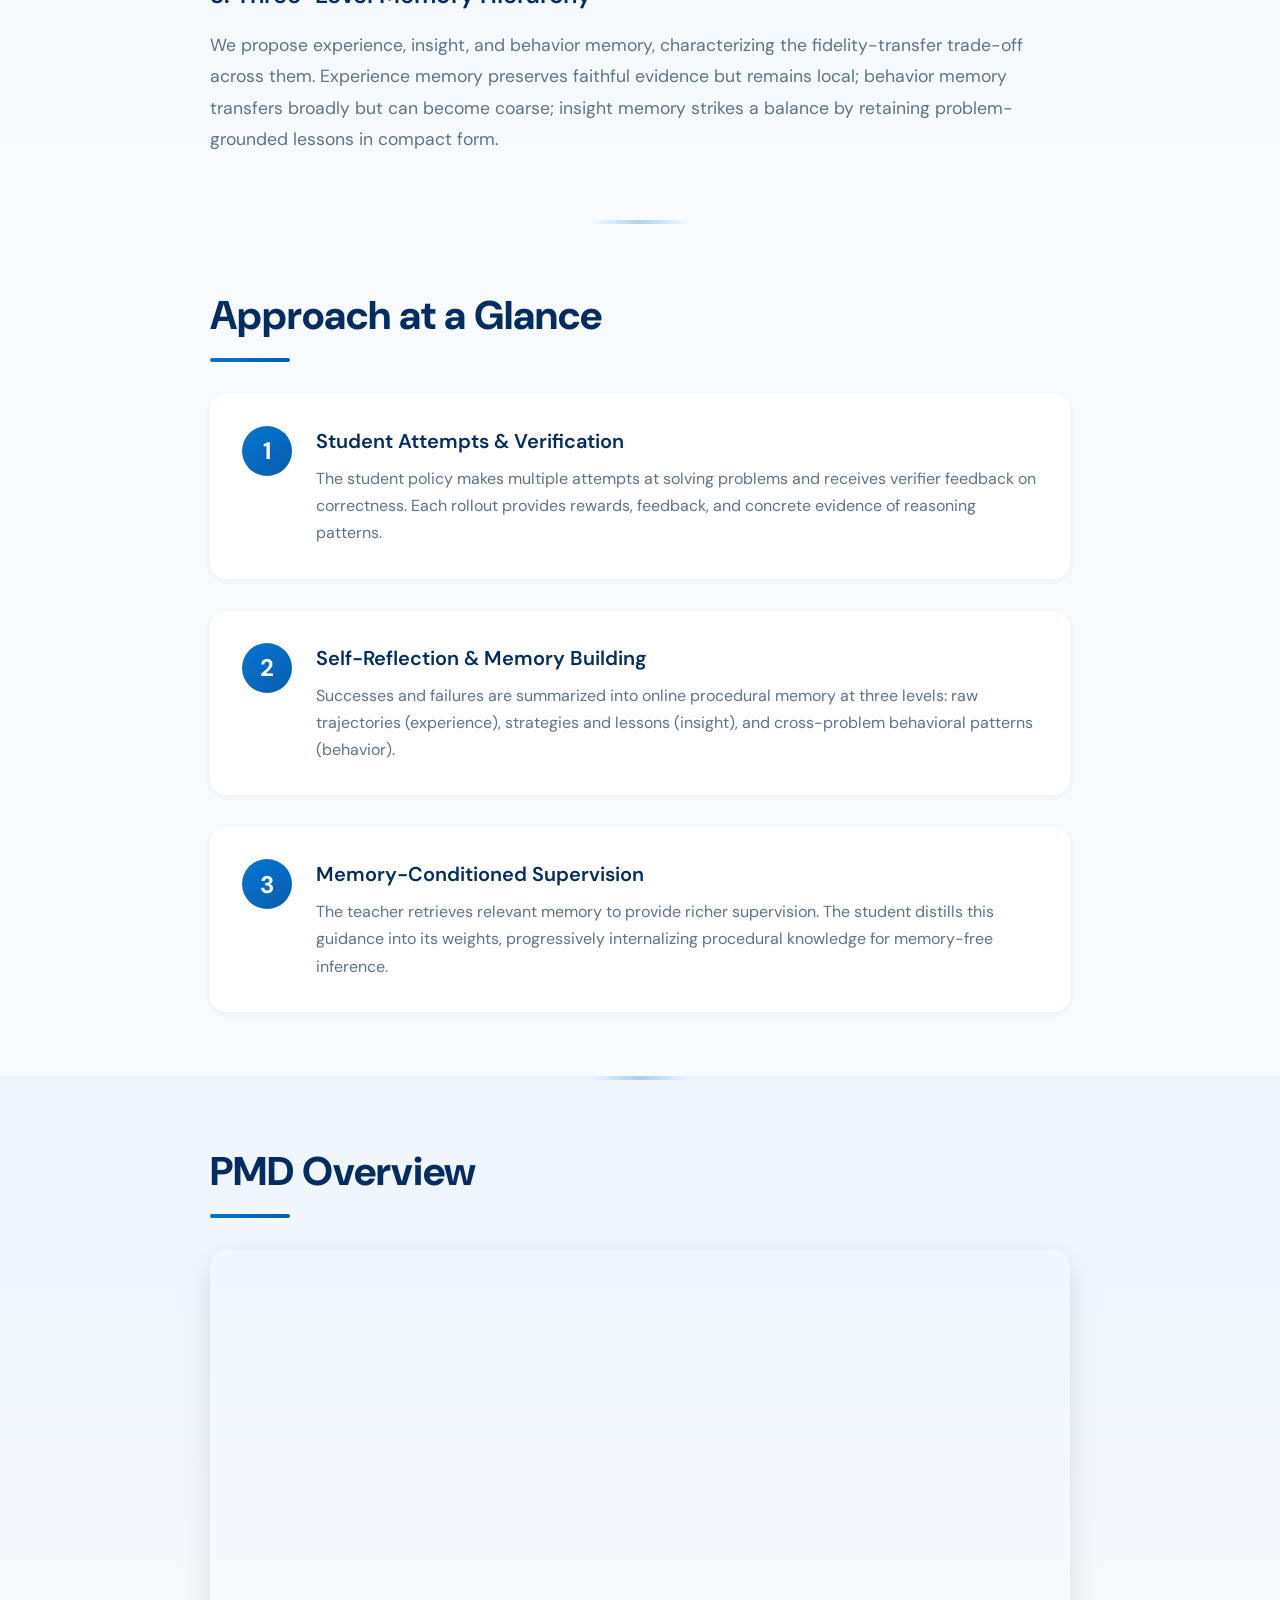
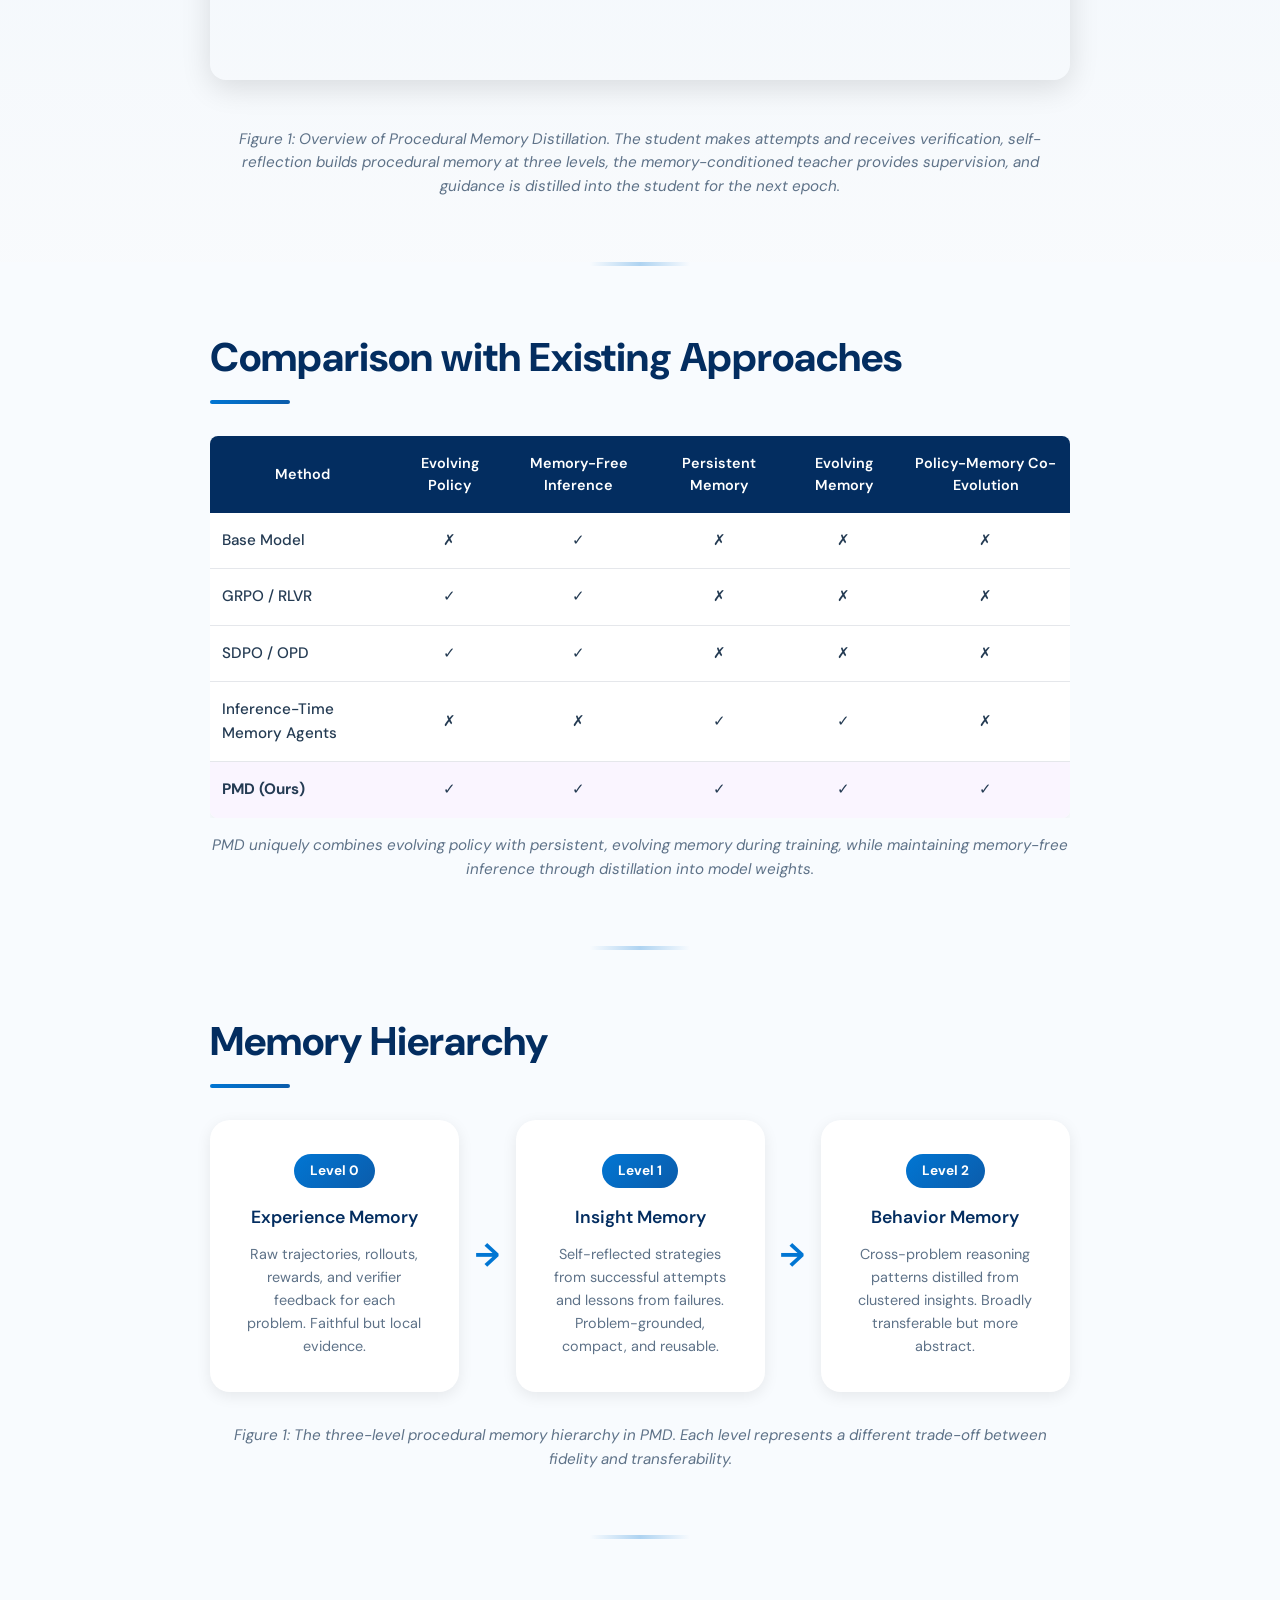
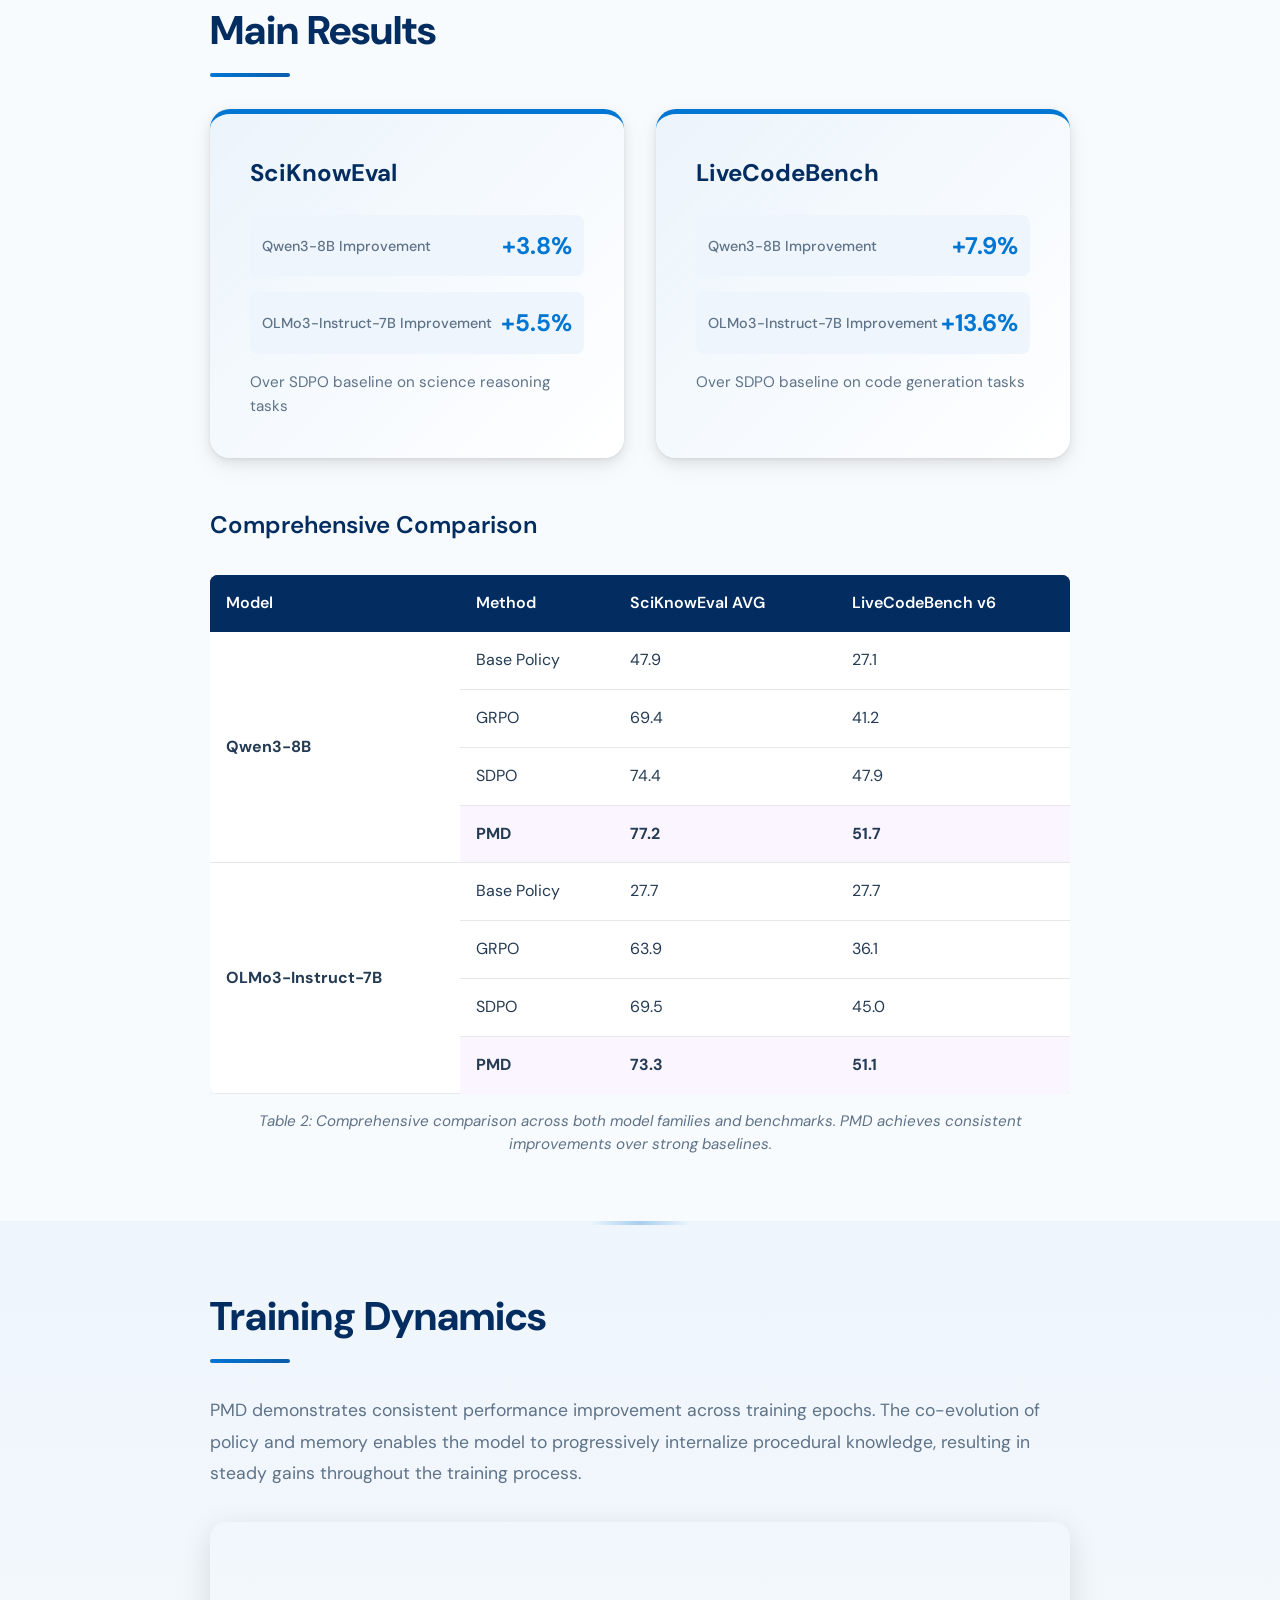
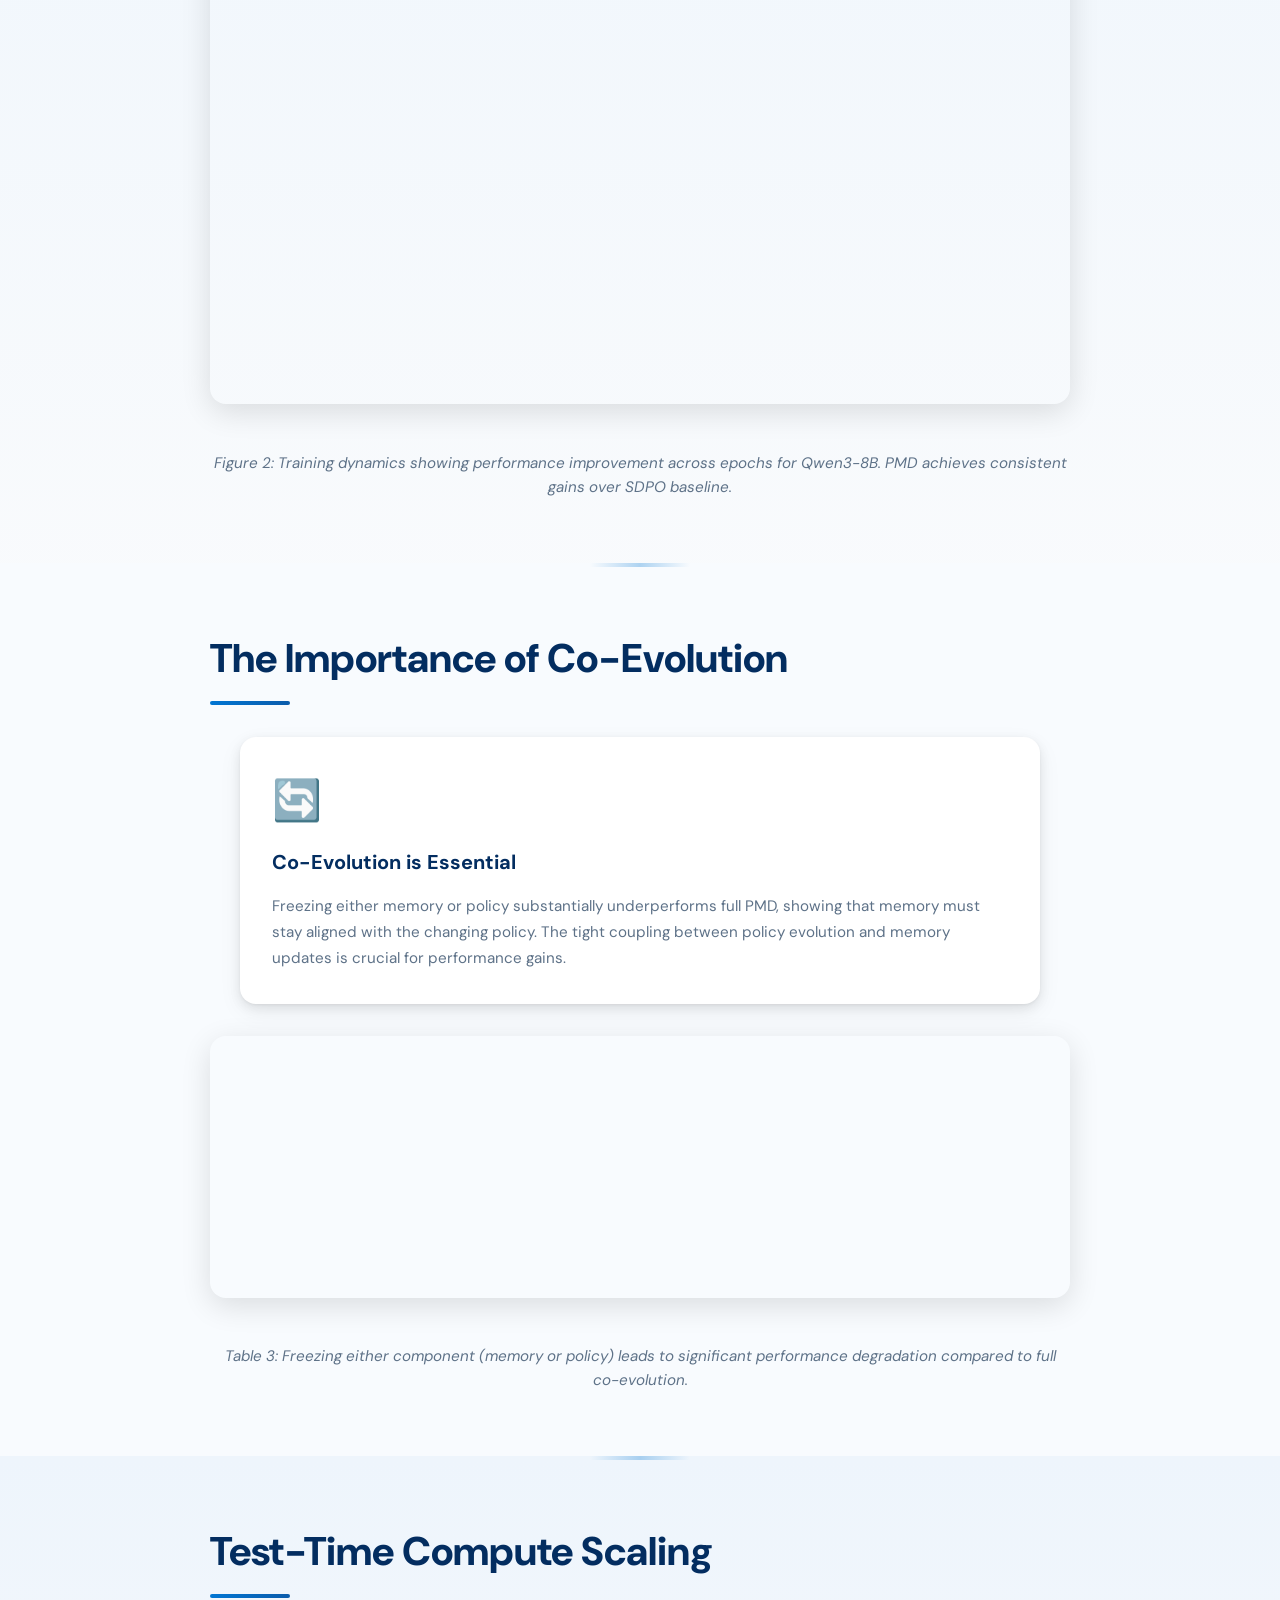
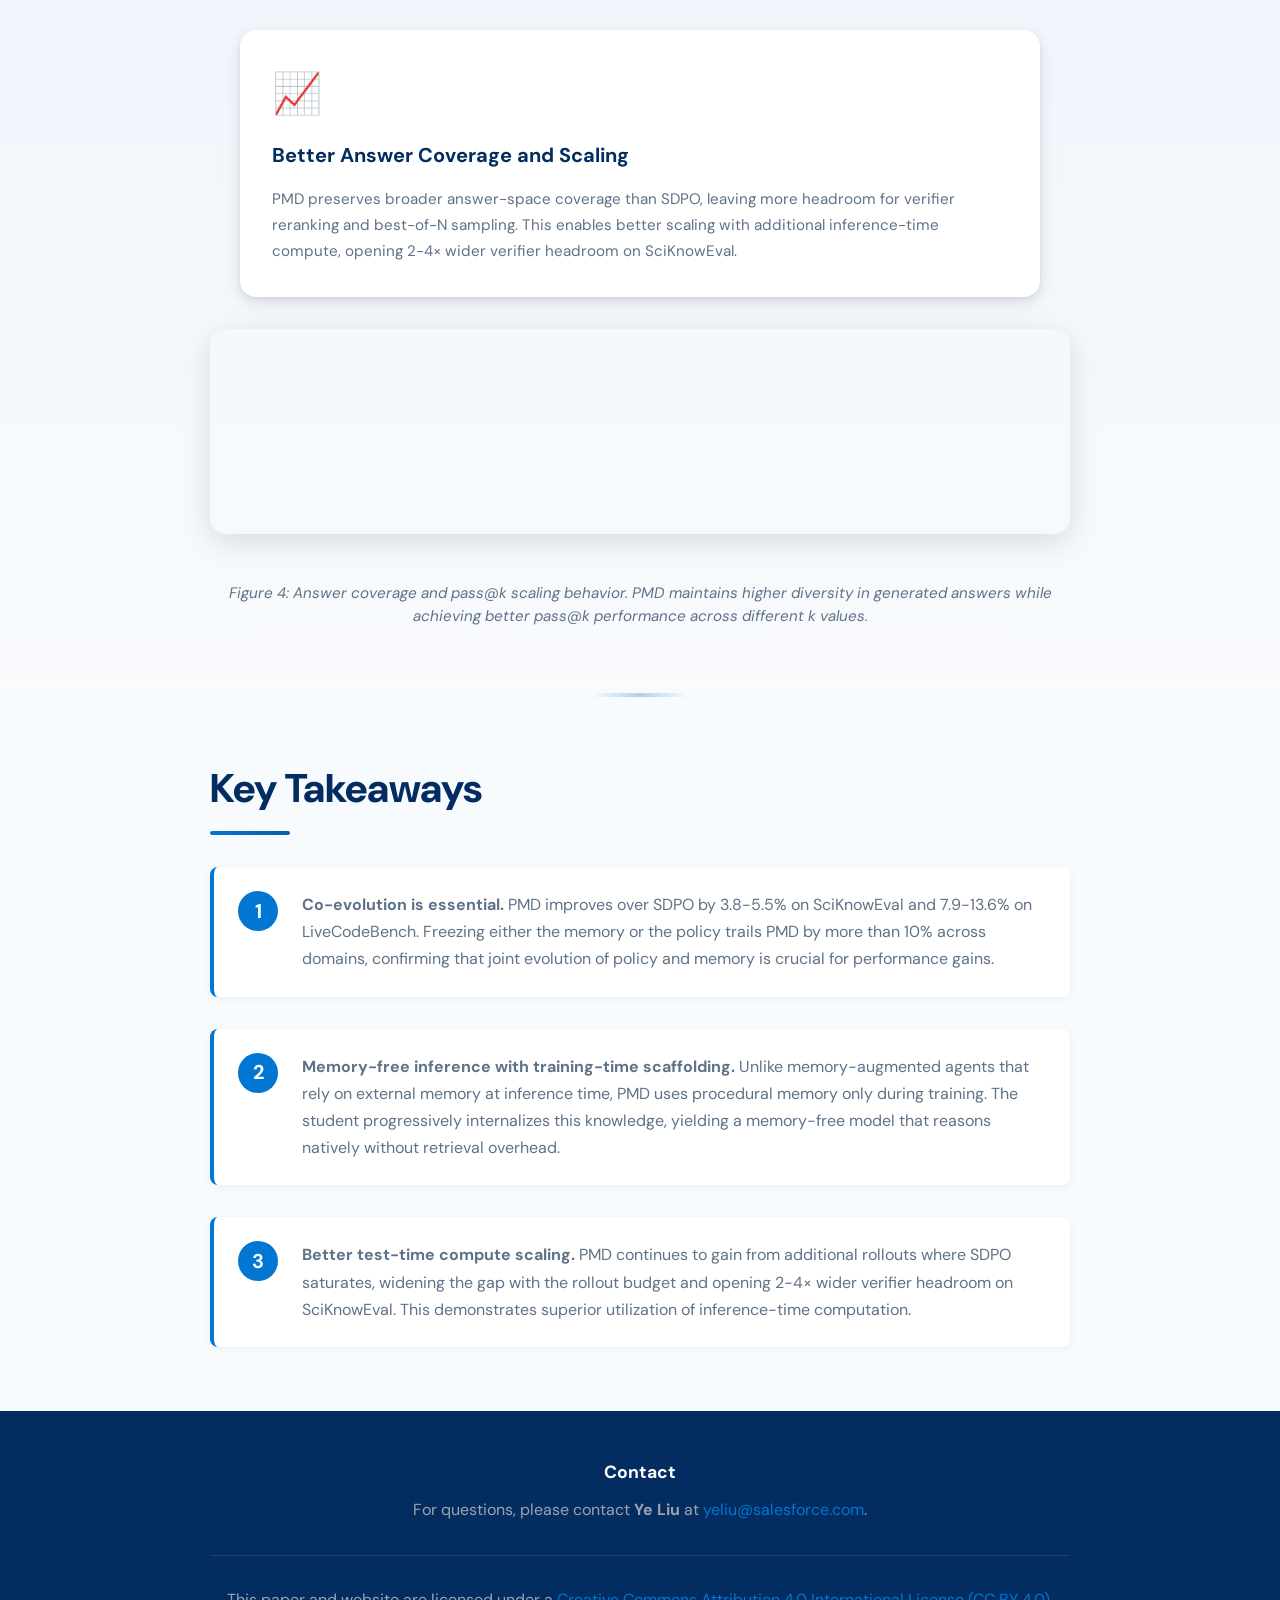
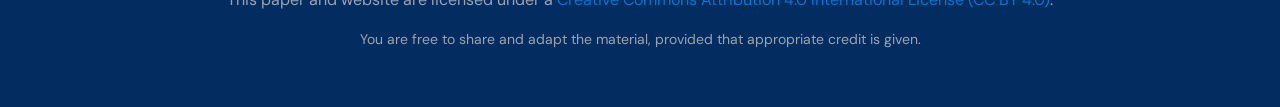
==== commit d11b48e5: "added sperate tabs, visualization" ====
--- a/papers/pmd/index.html
+++ b/papers/pmd/index.html
@@ -12,8 +12,10 @@
     <meta property="og:title" content="Procedural Memory Distillation">
     <meta property="og:description" content="Online Reflection for Self-Improving Language Models">
 
-    <!-- Favicon -->
-    <link rel="icon" href="data:image/svg+xml,<svg xmlns=%22http://www.w3.org/2000/svg%22 viewBox=%220 0 100 100%22><text y=%22.9em%22 font-size=%2290%22>📄</text></svg>">
+    <link rel="icon" type="image/svg+xml" href="../../shared/assets/salesforce.svg">
+    <link rel="preconnect" href="https://fonts.googleapis.com">
+    <link rel="preconnect" href="https://fonts.gstatic.com" crossorigin>
+    <link href="https://fonts.googleapis.com/css2?family=DM+Sans:wght@400;500;600;700&display=swap" rel="stylesheet">
 
     <title>Procedural Memory Distillation - Self-Evolving Agents</title>
     <link rel="stylesheet" href="../../shared/css/styles.css">
@@ -24,7 +26,11 @@
     <!-- Navigation -->
     <nav class="top-nav">
         <div class="nav-container">
-            <a href="../../index.html" class="nav-link">← Back to Collection</a>
+            <a href="../../index.html" class="nav-brand">
+                <img src="../../shared/assets/salesforce.svg" alt="Salesforce">
+                Self-Evolving Agents
+            </a>
+            <a href="../../index.html#publications" class="nav-link">Publications</a>
         </div>
     </nav>
 
--- a/shared/css/styles.css
+++ b/shared/css/styles.css
@@ -6,23 +6,39 @@
 }
 
 :root {
-    --color-purple: #8b5cf6;
-    --color-orange: #f97316;
-    --color-blue: #3b82f6;
-    --color-green: #10b981;
-    --color-dark: #1f2937;
-    --color-gray: #6b7280;
-    --color-light-gray: #f9fafb;
+    --paper: #f8fbfe;
+    --band: #eef5fc;
+    --ink: #243b53;
+    --muted: #5e7288;
+    --rule: #dbe7f2;
+    --rule-soft: #e8f0f8;
+    --shadow: 0 1px 2px rgba(3, 45, 96, 0.05);
+    --sfdc-blue: #0176d3;
+    --sfdc-blue-dark: #0b5cab;
+    --navy: #032d60;
+    --tint: #eef4ff;
+    --tint-line: #aacbff;
+    --radius: 12px;
+    --max: 1120px;
+
+    --color-purple: #0176d3;
+    --color-orange: #fe9339;
+    --color-blue: #0b5cab;
+    --color-green: #2e844a;
+    --color-dark: #032d60;
+    --color-gray: #5e7288;
+    --color-light-gray: #eef5fc;
     --color-white: #ffffff;
-    --font-sans: -apple-system, BlinkMacSystemFont, 'Segoe UI', 'Roboto', 'Helvetica', 'Arial', sans-serif;
-    --font-mono: 'Monaco', 'Courier New', monospace;
+    --font-sans: "DM Sans", "Salesforce Sans", -apple-system, BlinkMacSystemFont, "Segoe UI", Roboto, "Helvetica Neue", Helvetica, Arial, sans-serif;
+    --font-mono: "Monaco", "Courier New", monospace;
 }
 
 body {
     font-family: var(--font-sans);
-    line-height: 1.7;
-    color: var(--color-dark);
-    background-color: var(--color-white);
+    line-height: 1.55;
+    color: var(--ink);
+    background-color: var(--paper);
+    -webkit-font-smoothing: antialiased;
 }
 
 .container {
@@ -33,40 +49,70 @@
 
 /* Navigation */
 .top-nav {
-    background-color: var(--color-white);
-    border-bottom: 1px solid #e5e7eb;
-    padding: 1rem 0;
     position: sticky;
     top: 0;
     z-index: 100;
-    box-shadow: 0 1px 3px rgba(0, 0, 0, 0.05);
+    background: rgba(255, 255, 255, 0.94);
+    backdrop-filter: saturate(1.2) blur(10px);
+    -webkit-backdrop-filter: saturate(1.2) blur(10px);
+    border-bottom: 1px solid var(--rule);
+    box-shadow: none;
+    padding: 0;
 }
 
 .nav-container {
-    max-width: 900px;
+    max-width: var(--max);
     margin: 0 auto;
-    padding: 0 20px;
-    display: flex;
-    gap: 2rem;
+    padding: 12px 28px;
+    display: flex;
+    gap: 16px;
     align-items: center;
+    justify-content: space-between;
+}
+
+.nav-brand {
+    display: inline-flex;
+    align-items: center;
+    gap: 12px;
+    color: var(--navy);
+    text-decoration: none;
+    font-weight: 700;
+    font-size: 15px;
+    letter-spacing: -0.02em;
+}
+
+.nav-brand img {
+    height: 34px;
+    width: auto;
+    display: block;
+}
+
+.nav-brand:hover {
+    color: var(--sfdc-blue);
+    text-decoration: none;
 }
 
 .nav-link {
-    color: var(--color-gray);
+    color: var(--muted);
     text-decoration: none;
-    font-size: 0.95rem;
-    transition: color 0.2s;
+    font-size: 14.5px;
+    font-weight: 600;
+    padding: 7px 12px;
+    border-radius: 8px;
+    transition: color 0.2s, background 0.2s;
 }
 
 .nav-link:hover {
-    color: var(--color-purple);
+    color: var(--navy);
+    background: var(--band);
+    text-decoration: none;
 }
 
 /* Hero Section */
 .hero {
     padding: 5rem 0 4rem;
     text-align: center;
-    background: linear-gradient(180deg, rgba(139, 92, 246, 0.03) 0%, rgba(255, 255, 255, 0) 100%);
+    background: linear-gradient(180deg, rgba(1, 118, 211, 0.03) 0%, rgba(255, 255, 255, 0) 100%);
     position: relative;
     overflow: hidden;
 }
@@ -78,7 +124,7 @@
     left: -10%;
     width: 120%;
     height: 200%;
-    background: radial-gradient(circle, rgba(139, 92, 246, 0.08) 0%, transparent 70%);
+    background: radial-gradient(circle, rgba(1, 118, 211, 0.08) 0%, transparent 70%);
     animation: pulse 8s ease-in-out infinite;
 }
 
@@ -139,11 +185,11 @@
 
 .badge-purple {
     background: linear-gradient(135deg, var(--color-purple), #a78bfa);
-    box-shadow: 0 4px 15px rgba(139, 92, 246, 0.4);
+    box-shadow: 0 4px 15px rgba(1, 118, 211, 0.4);
 }
 
 .badge-purple:hover {
-    box-shadow: 0 6px 20px rgba(139, 92, 246, 0.5);
+    box-shadow: 0 6px 20px rgba(1, 118, 211, 0.5);
 }
 
 .badge-orange {
@@ -214,12 +260,12 @@
 .btn-primary {
     background: linear-gradient(135deg, var(--color-purple), #a78bfa);
     color: var(--color-white);
-    box-shadow: 0 4px 15px rgba(139, 92, 246, 0.3);
+    box-shadow: 0 4px 15px rgba(1, 118, 211, 0.3);
 }
 
 .btn-primary:hover {
     transform: translateY(-3px);
-    box-shadow: 0 8px 25px rgba(139, 92, 246, 0.4);
+    box-shadow: 0 8px 25px rgba(1, 118, 211, 0.4);
 }
 
 .btn-secondary {
@@ -233,7 +279,7 @@
     border-color: var(--color-purple);
     color: var(--color-purple);
     transform: translateY(-3px);
-    box-shadow: 0 6px 20px rgba(139, 92, 246, 0.15);
+    box-shadow: 0 6px 20px rgba(1, 118, 211, 0.15);
 }
 
 /* Announcements */
@@ -291,7 +337,7 @@
 
 .author:hover .author-photo {
     transform: translateY(-5px) scale(1.05);
-    box-shadow: 0 12px 30px rgba(139, 92, 246, 0.3);
+    box-shadow: 0 12px 30px rgba(1, 118, 211, 0.3);
 }
 
 .author-name {
@@ -329,7 +375,7 @@
     right: 0;
     width: 300px;
     height: 300px;
-    background: radial-gradient(circle, rgba(139, 92, 246, 0.05) 0%, transparent 70%);
+    background: radial-gradient(circle, rgba(1, 118, 211, 0.05) 0%, transparent 70%);
     pointer-events: none;
 }
 
@@ -444,7 +490,7 @@
 }
 
 .result-card {
-    background: linear-gradient(135deg, rgba(139, 92, 246, 0.05) 0%, var(--color-white) 100%);
+    background: linear-gradient(135deg, rgba(1, 118, 211, 0.05) 0%, var(--color-white) 100%);
     padding: 2.5rem;
     border-radius: 1.25rem;
     box-shadow: 0 8px 20px rgba(0, 0, 0, 0.1);
@@ -454,7 +500,7 @@
 
 .result-card:hover {
     transform: translateY(-5px);
-    box-shadow: 0 12px 30px rgba(139, 92, 246, 0.2);
+    box-shadow: 0 12px 30px rgba(1, 118, 211, 0.2);
 }
 
 .result-title {
@@ -569,8 +615,8 @@
 
 .memory-level:hover {
     transform: translateY(-8px);
-    box-shadow: 0 12px 30px rgba(139, 92, 246, 0.2);
-    border-color: rgba(139, 92, 246, 0.3);
+    box-shadow: 0 12px 30px rgba(1, 118, 211, 0.2);
+    border-color: rgba(1, 118, 211, 0.3);
 }
 
 .level-badge {
@@ -899,7 +945,7 @@
 .callout-box {
     margin-top: 2rem;
     padding: 1.5rem 2rem;
-    background: linear-gradient(135deg, rgba(139, 92, 246, 0.1), rgba(59, 130, 246, 0.1));
+    background: linear-gradient(135deg, rgba(1, 118, 211, 0.1), rgba(59, 130, 246, 0.1));
     border-left: 4px solid var(--color-purple);
     border-radius: 0.5rem;
     font-size: 1.1rem;
@@ -973,7 +1019,7 @@
 
 .workflow-image:hover {
     transform: scale(1.02);
-    box-shadow: 0 12px 40px rgba(139, 92, 246, 0.2);
+    box-shadow: 0 12px 40px rgba(1, 118, 211, 0.2);
 }
 
 /* Analysis Images Grid */
@@ -999,5 +1045,5 @@
 
 .analysis-image:hover {
     transform: translateY(-4px);
-    box-shadow: 0 8px 25px rgba(139, 92, 246, 0.15);
-}
+    box-shadow: 0 8px 25px rgba(1, 118, 211, 0.15);
+}
--- a/shared/css/enhancements.css
+++ b/shared/css/enhancements.css
@@ -63,8 +63,8 @@
 .theme-card:hover {
     box-shadow: 
         0 4px 12px rgba(0, 0, 0, 0.08),
-        0 12px 32px rgba(139, 92, 246, 0.15),
-        0 24px 48px rgba(139, 92, 246, 0.1);
+        0 12px 32px rgba(1, 118, 211, 0.15),
+        0 24px 48px rgba(1, 118, 211, 0.1);
 }
 
 /* Gradient text for headings */
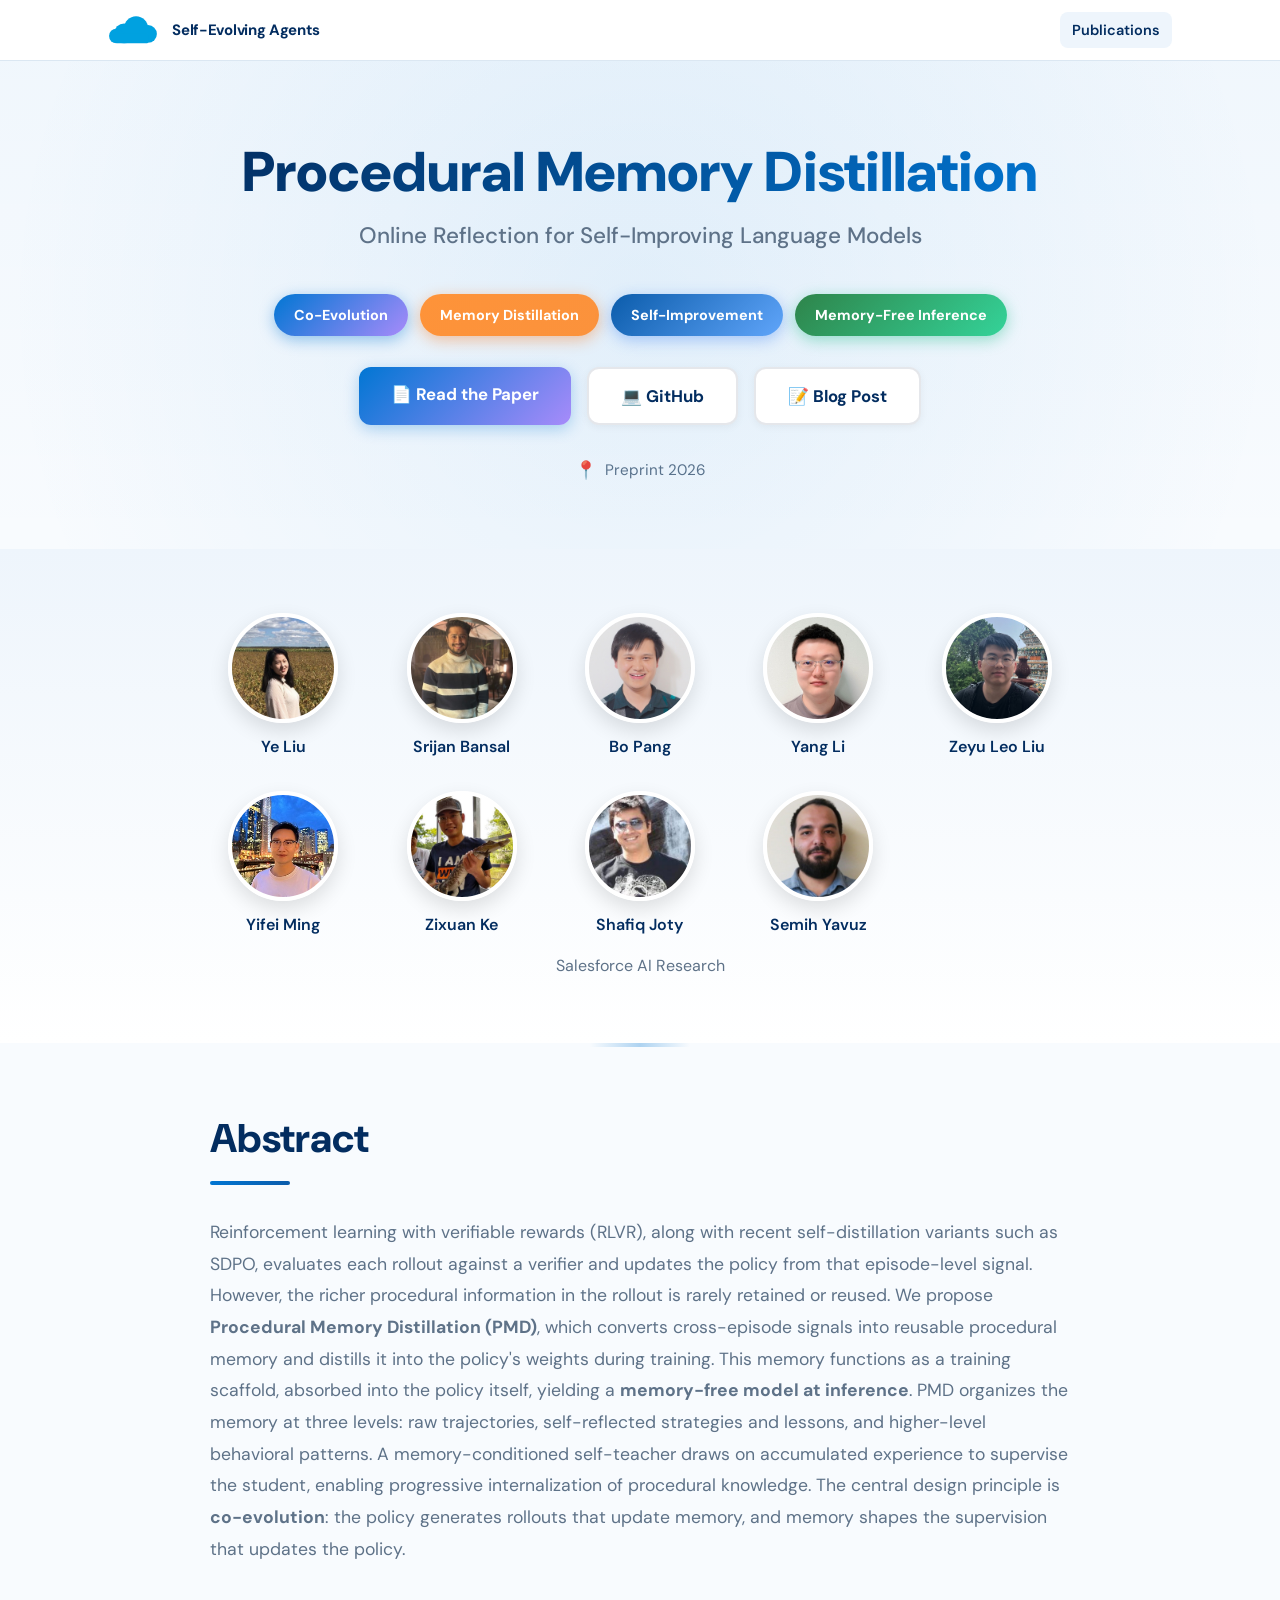
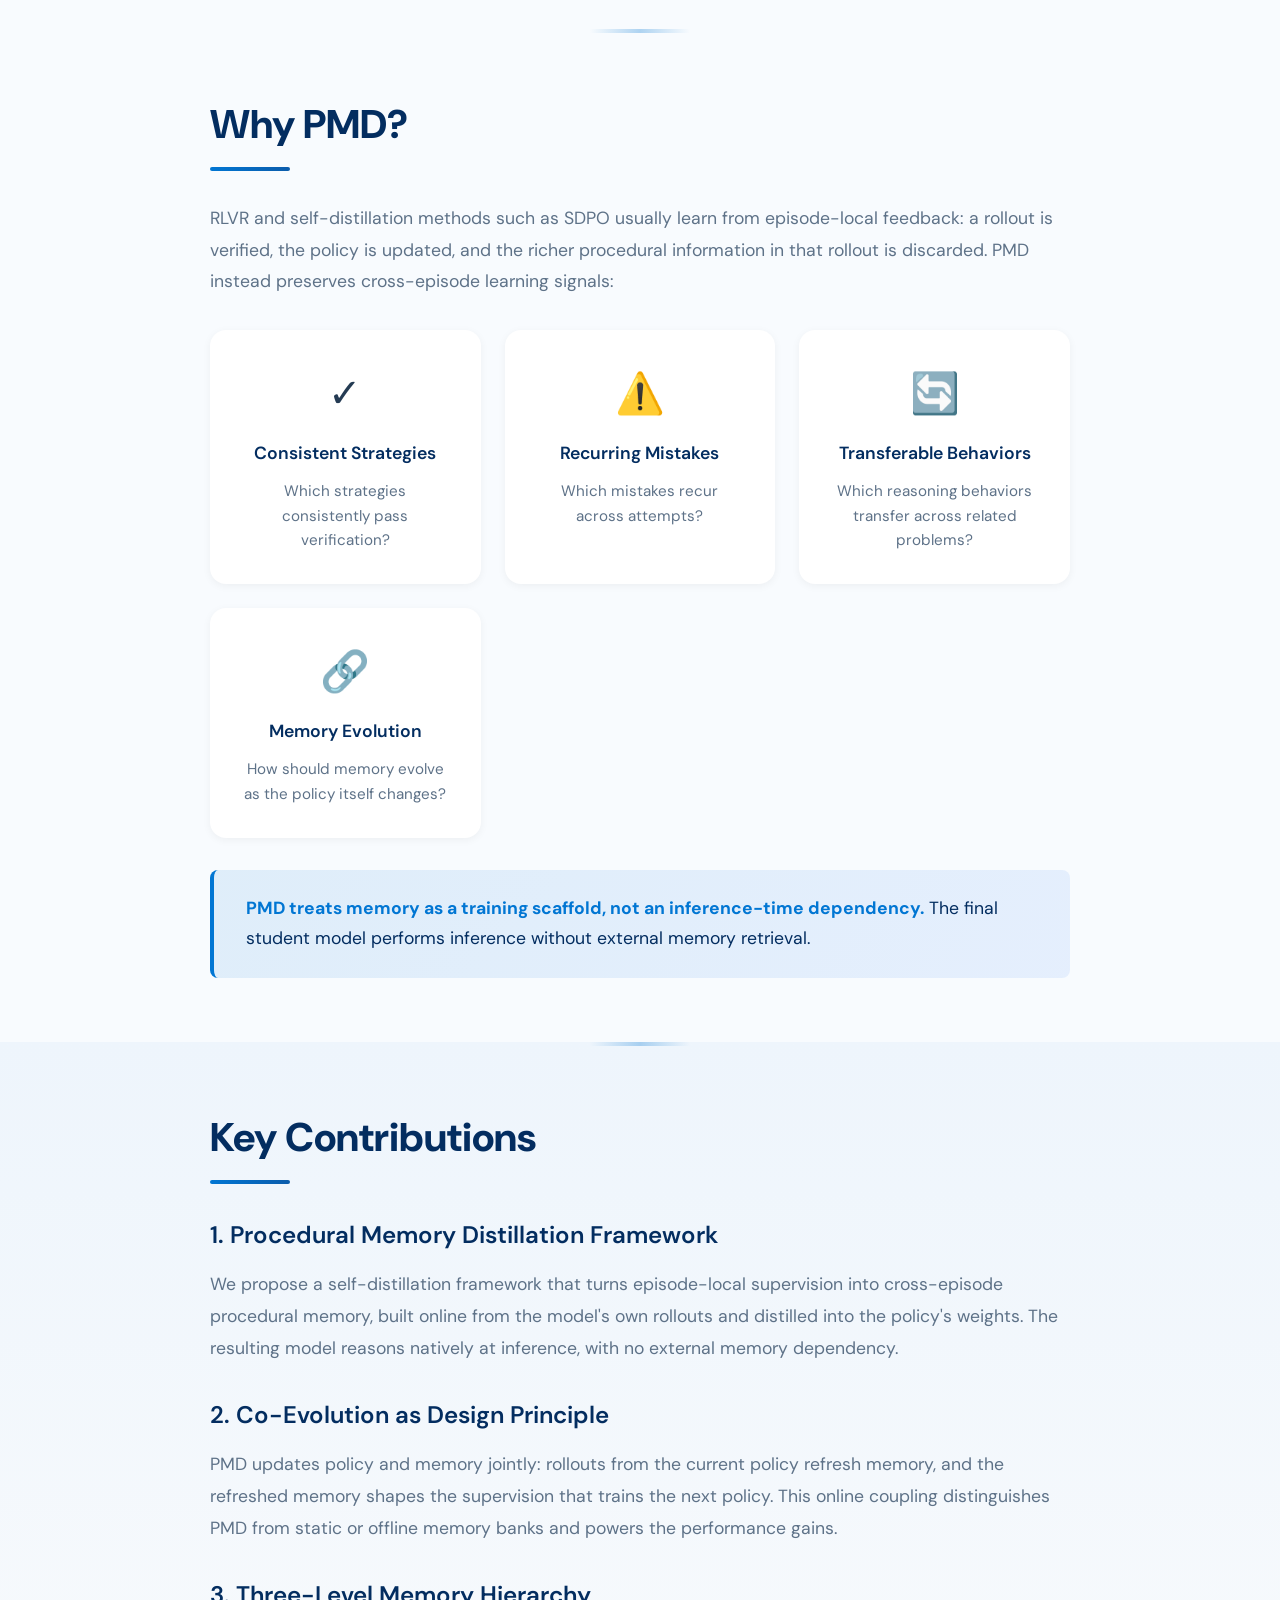
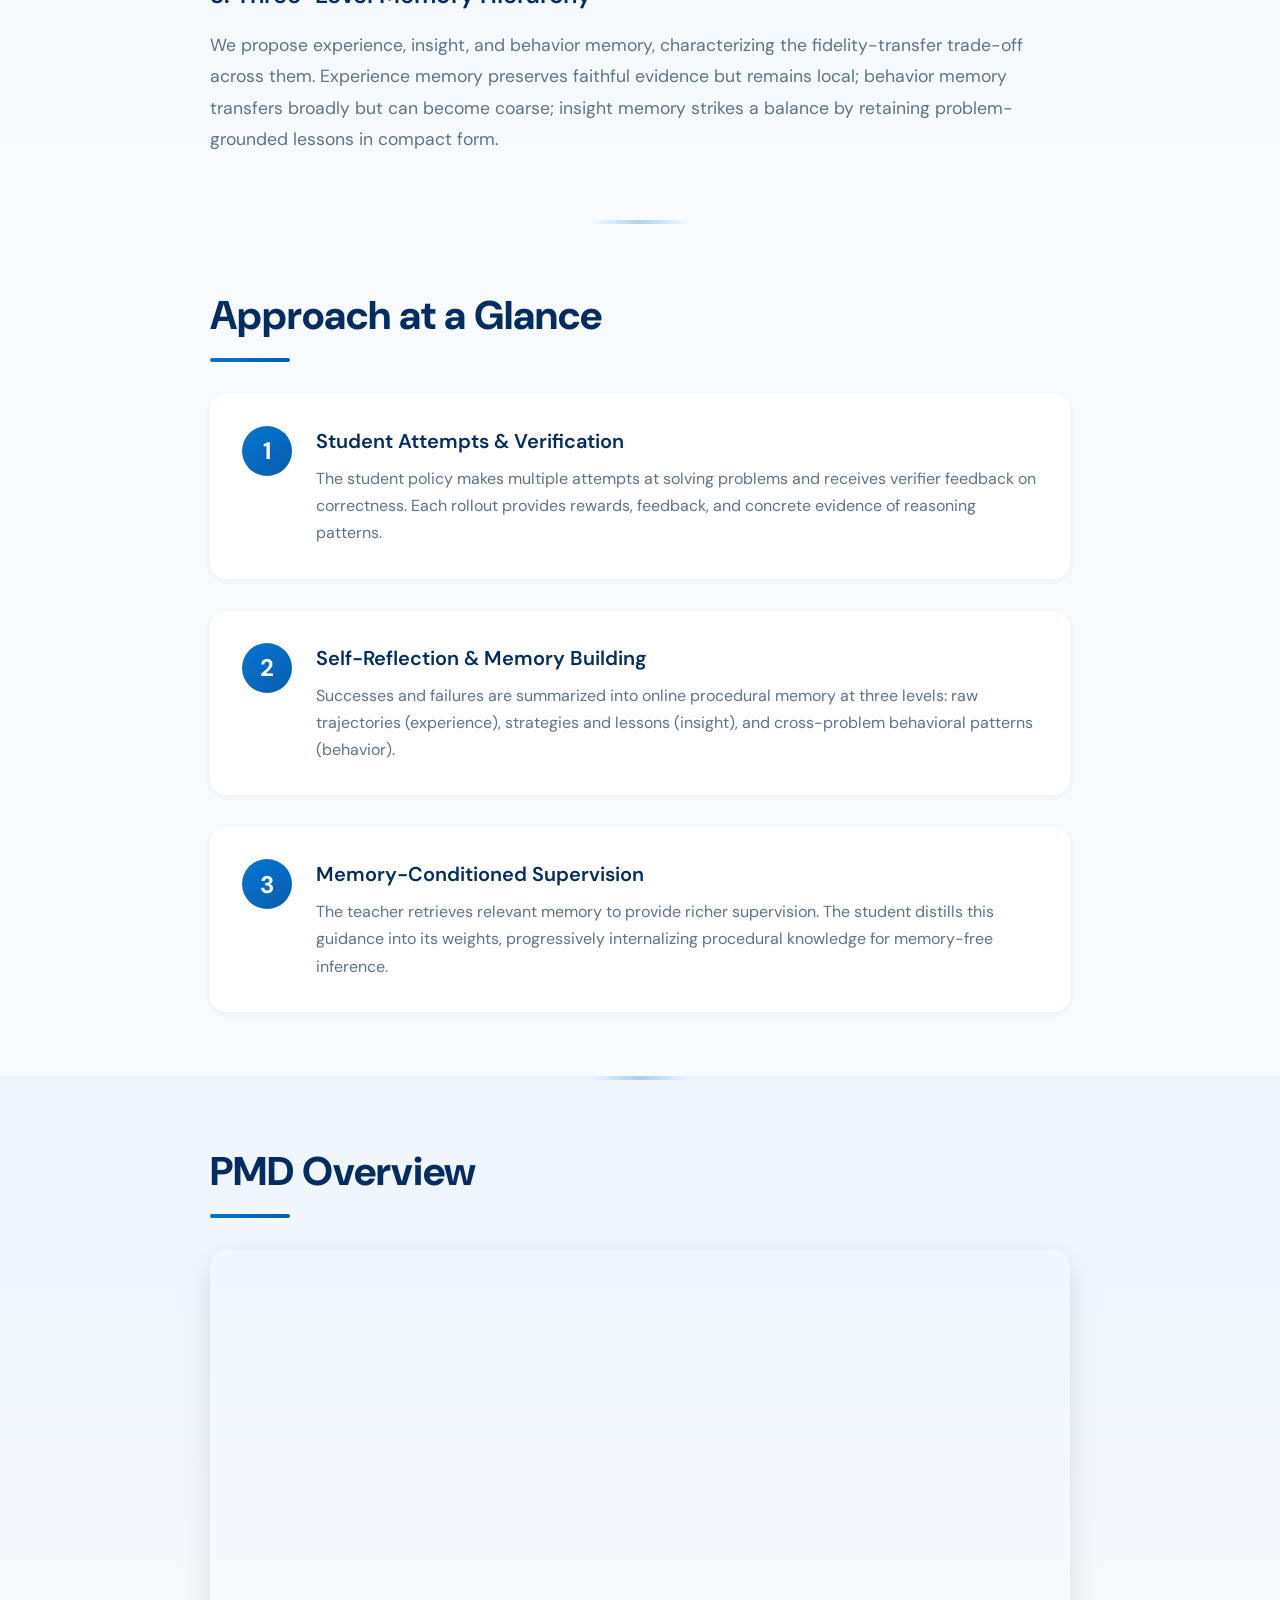
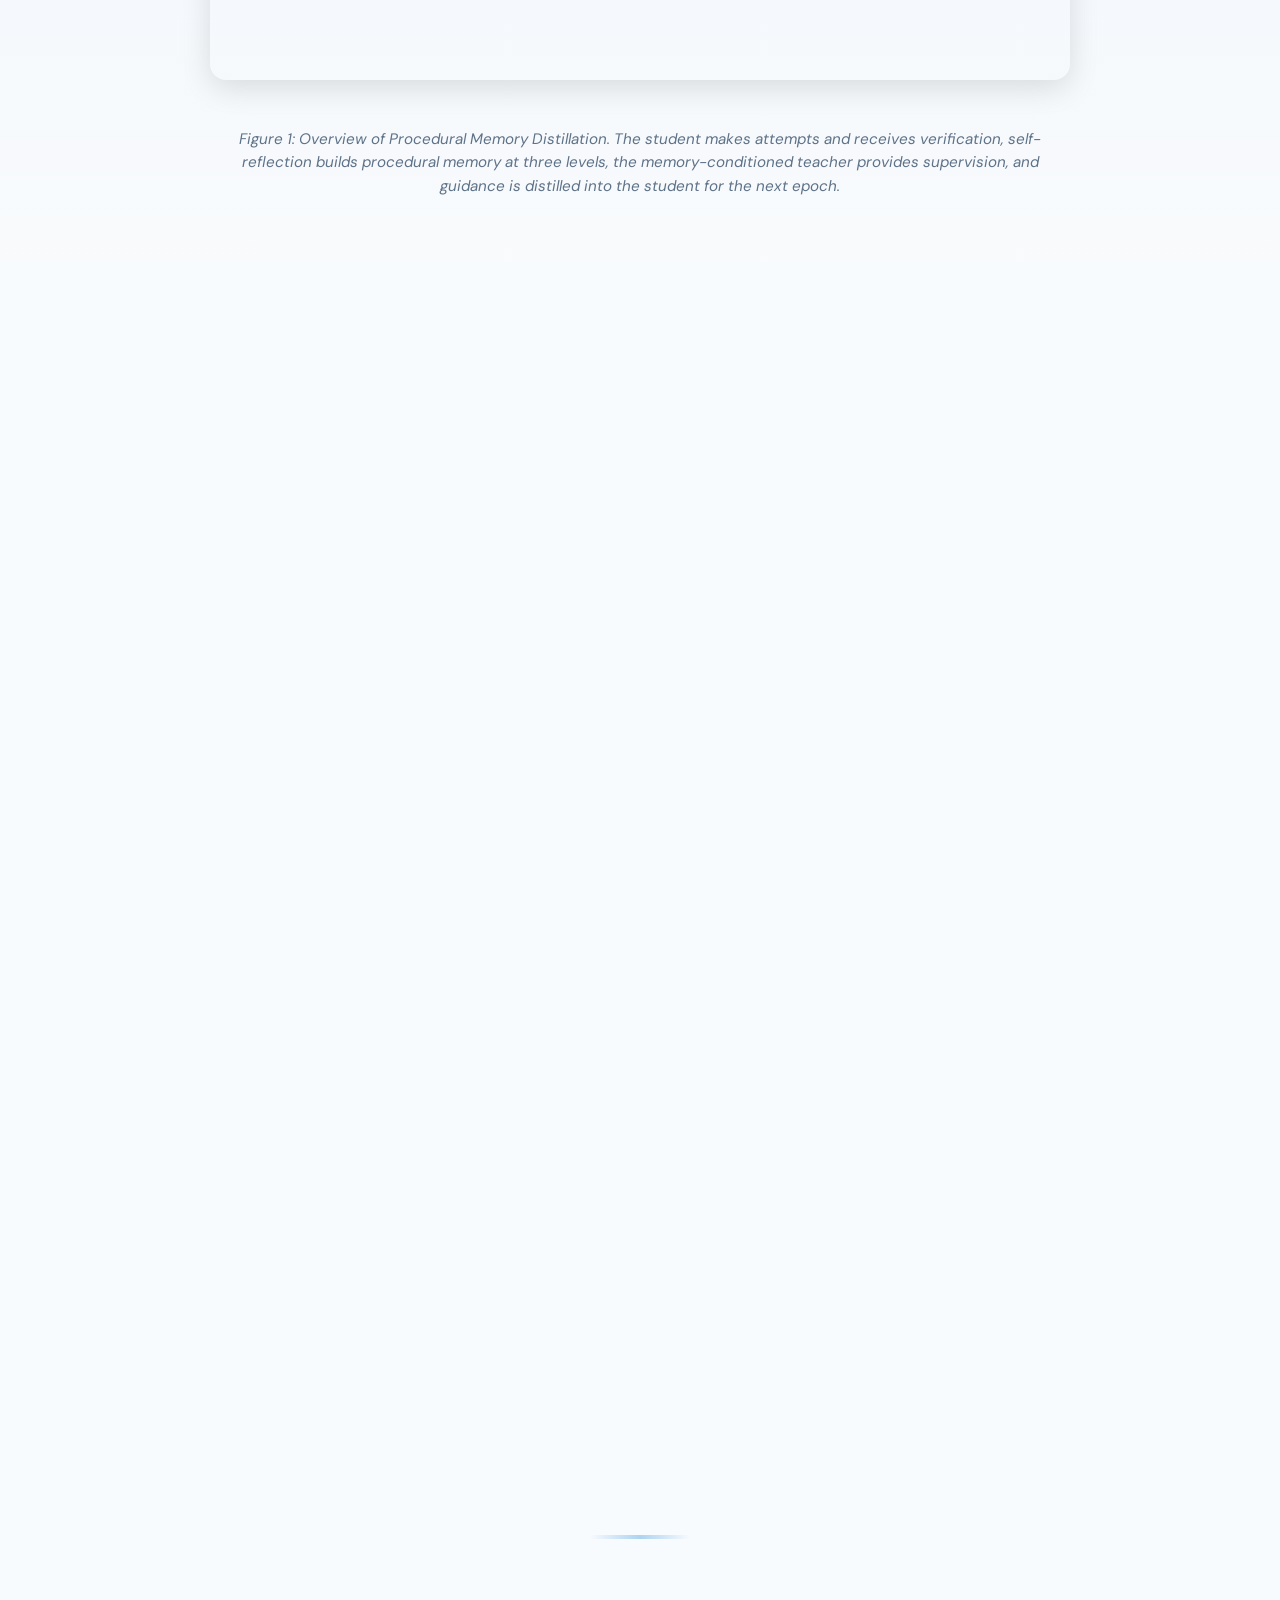
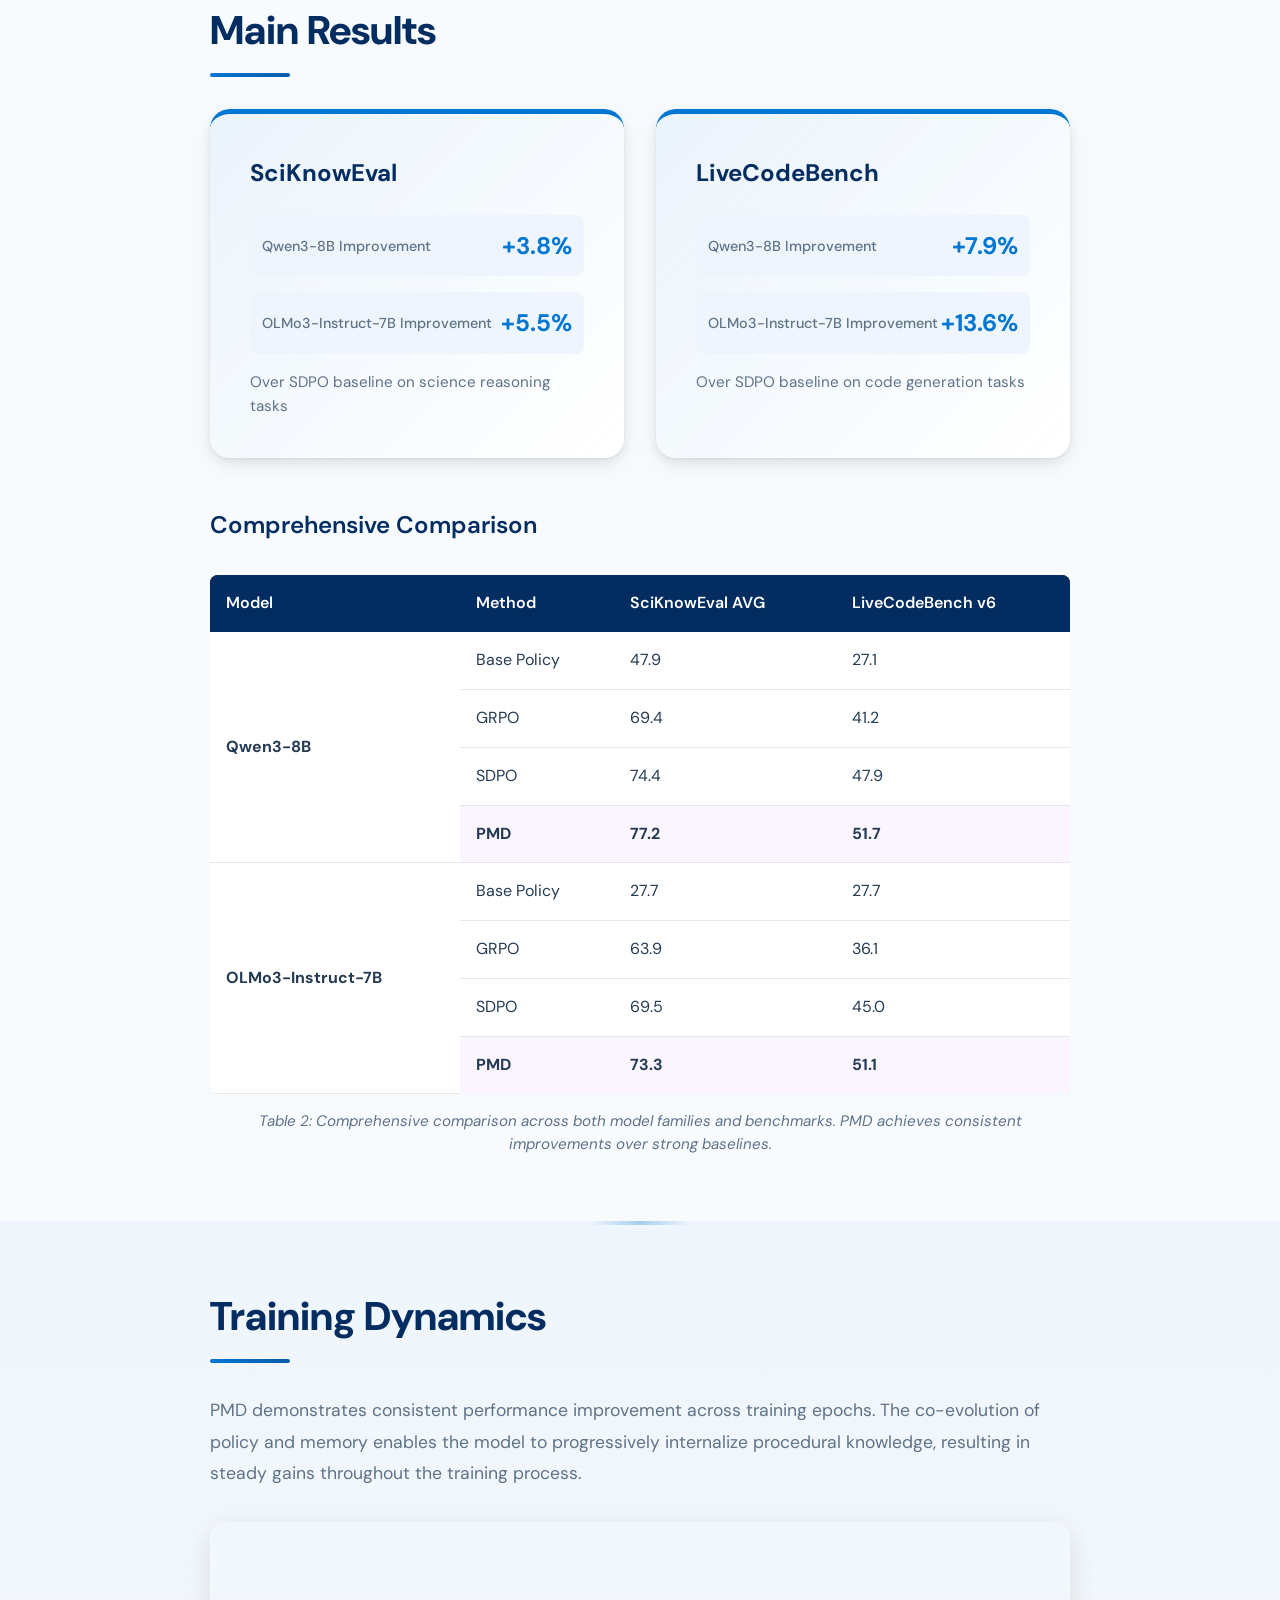
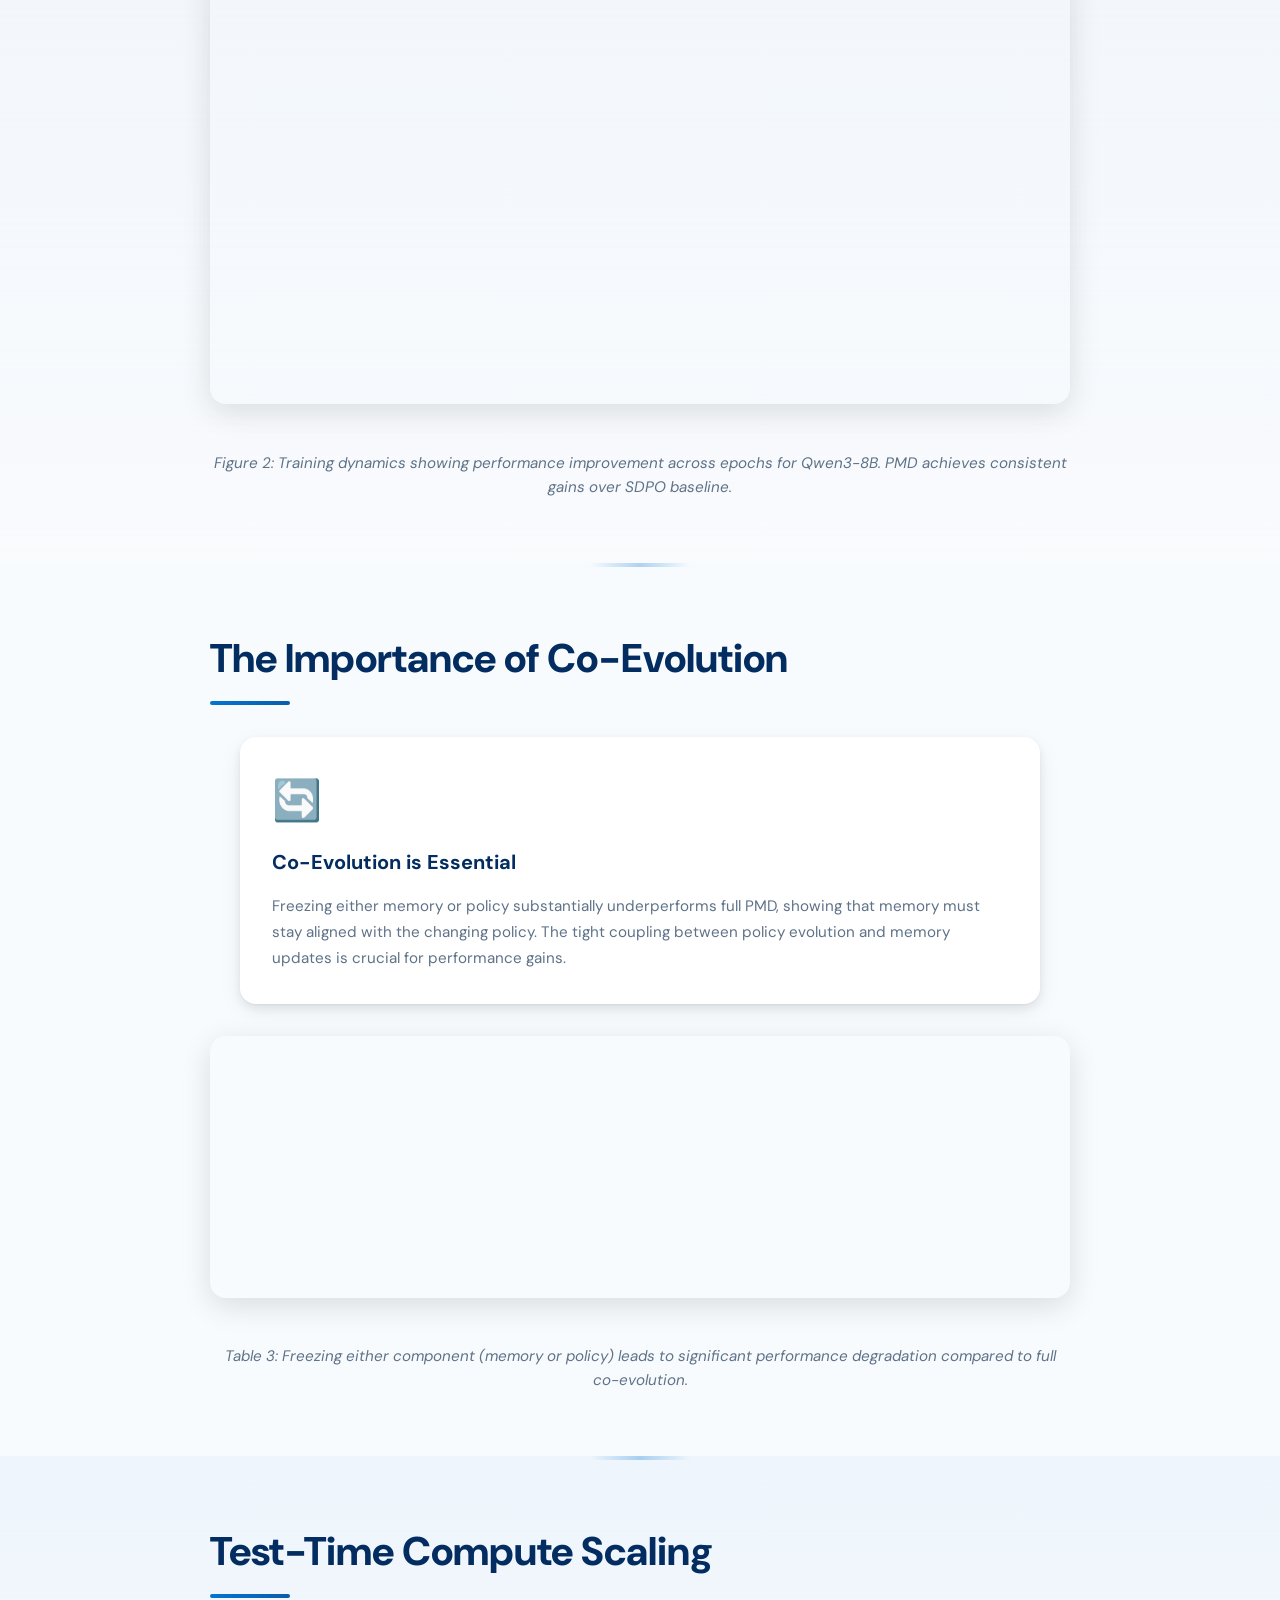
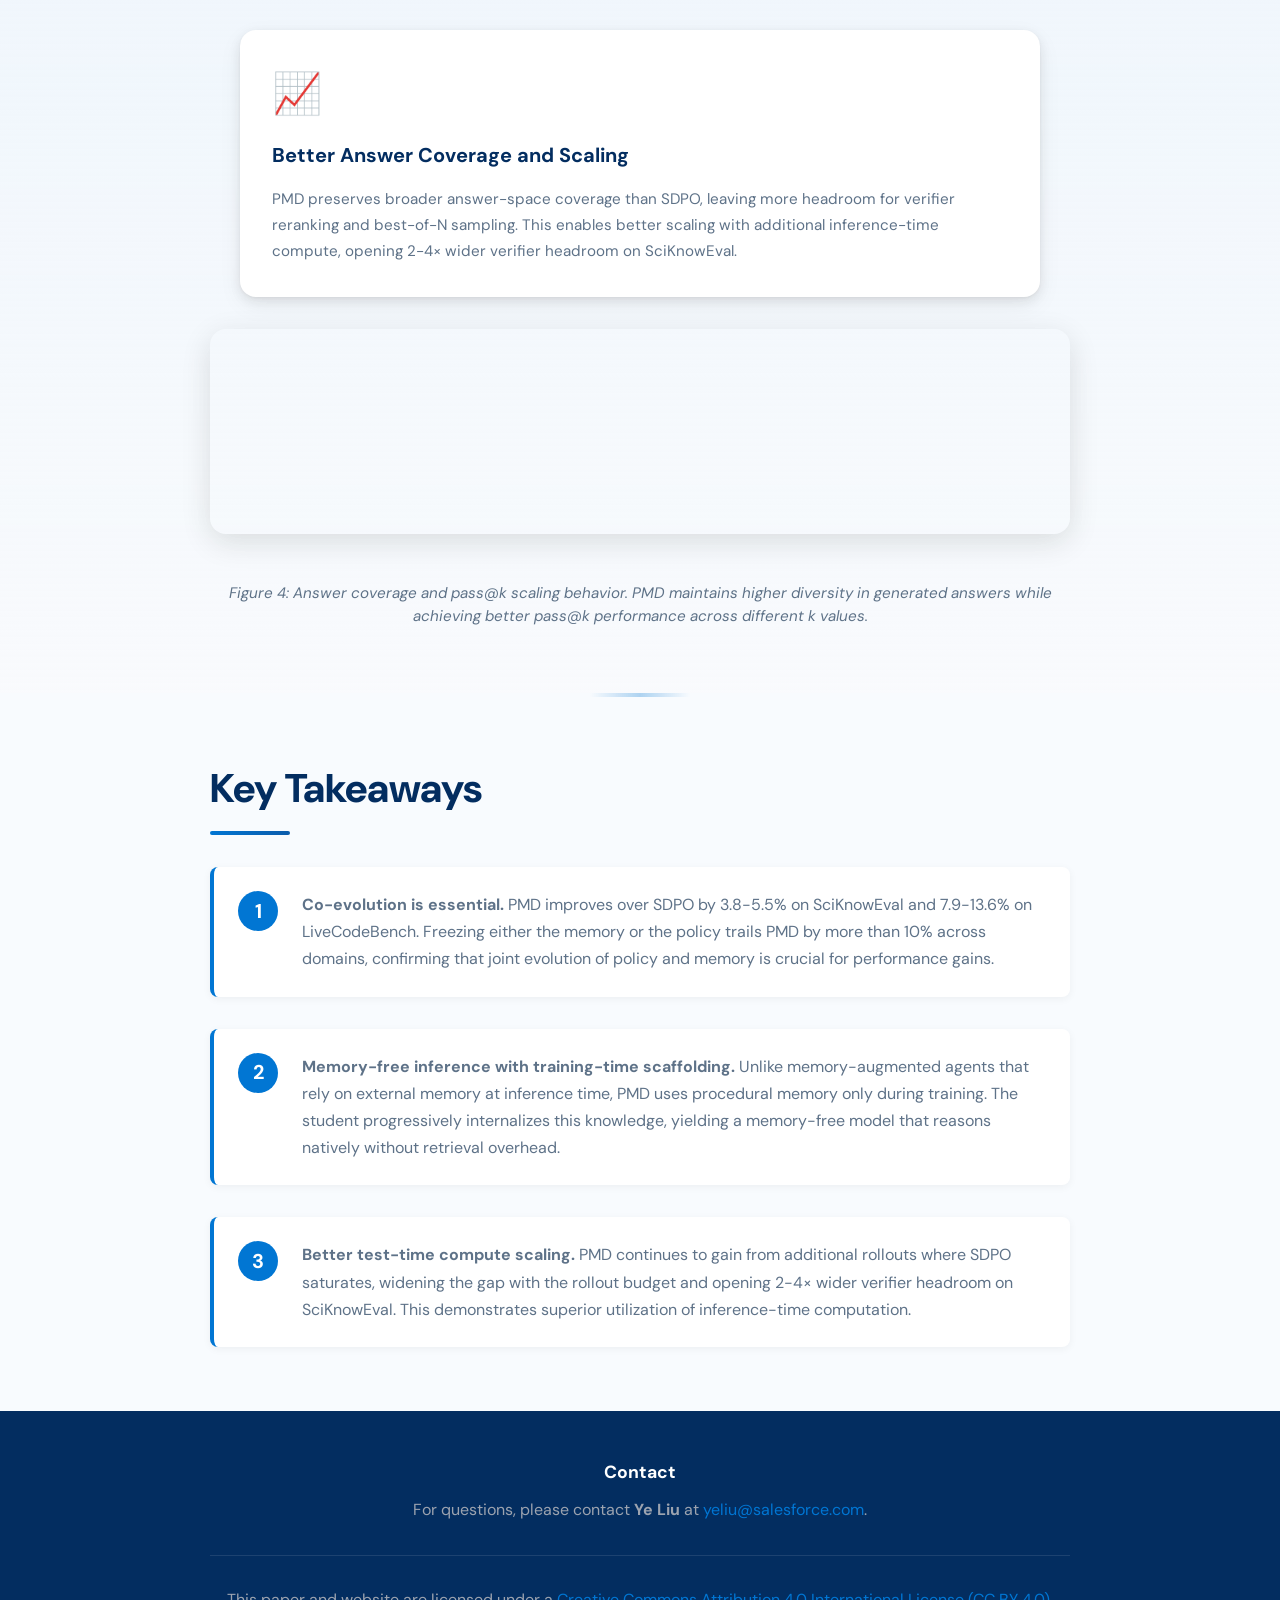
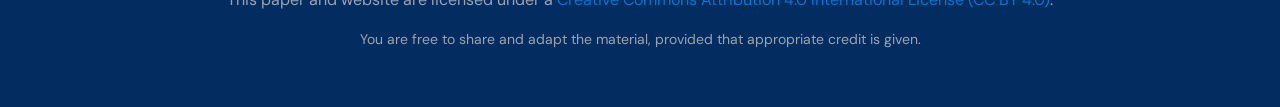
==== commit 302d58e3: "added river" ====
--- a/papers/pmd/index.html
+++ b/papers/pmd/index.html
@@ -18,7 +18,7 @@
     <link href="https://fonts.googleapis.com/css2?family=DM+Sans:wght@400;500;600;700&display=swap" rel="stylesheet">
 
     <title>Procedural Memory Distillation - Self-Evolving Agents</title>
-    <link rel="stylesheet" href="../../shared/css/styles.css">
+    <link rel="stylesheet" href="../../shared/css/styles.css?v=60">
     <link rel="stylesheet" href="../../shared/css/enhancements.css">
     <link rel="stylesheet" href="../../shared/css/performance.css">
 </head>
@@ -26,11 +26,15 @@
     <!-- Navigation -->
     <nav class="top-nav">
         <div class="nav-container">
-            <a href="../../index.html" class="nav-brand">
+            <a href="../../index.html#vision" class="nav-brand">
                 <img src="../../shared/assets/salesforce.svg" alt="Salesforce">
                 Self-Evolving Agents
             </a>
-            <a href="../../index.html#publications" class="nav-link">Publications</a>
+            <div class="nav-links">
+                <a href="../../index.html#vision" class="nav-link">Vision</a>
+                <a href="../../index.html#playground" class="nav-link">Evolution Playground</a>
+                <a href="../../index.html#publications" class="nav-link is-active">Publications</a>
+            </div>
         </div>
     </nav>
 
--- a/shared/css/styles.css
+++ b/shared/css/styles.css
@@ -102,10 +102,29 @@
     transition: color 0.2s, background 0.2s;
 }
 
+/* Temporarily hide Vision and Evolution Playground links on paper pages */
+a.nav-link[href$="#vision"],
+a.nav-link[href$="#playground"] {
+    display: none !important;
+}
+
+.nav-links {
+    display: flex;
+    flex-wrap: wrap;
+    gap: 4px;
+    align-items: center;
+    justify-content: flex-end;
+}
+
 .nav-link:hover {
     color: var(--navy);
     background: var(--band);
     text-decoration: none;
+}
+
+.nav-link.is-active {
+    color: var(--navy);
+    background: var(--band);
 }
 
 /* Hero Section */
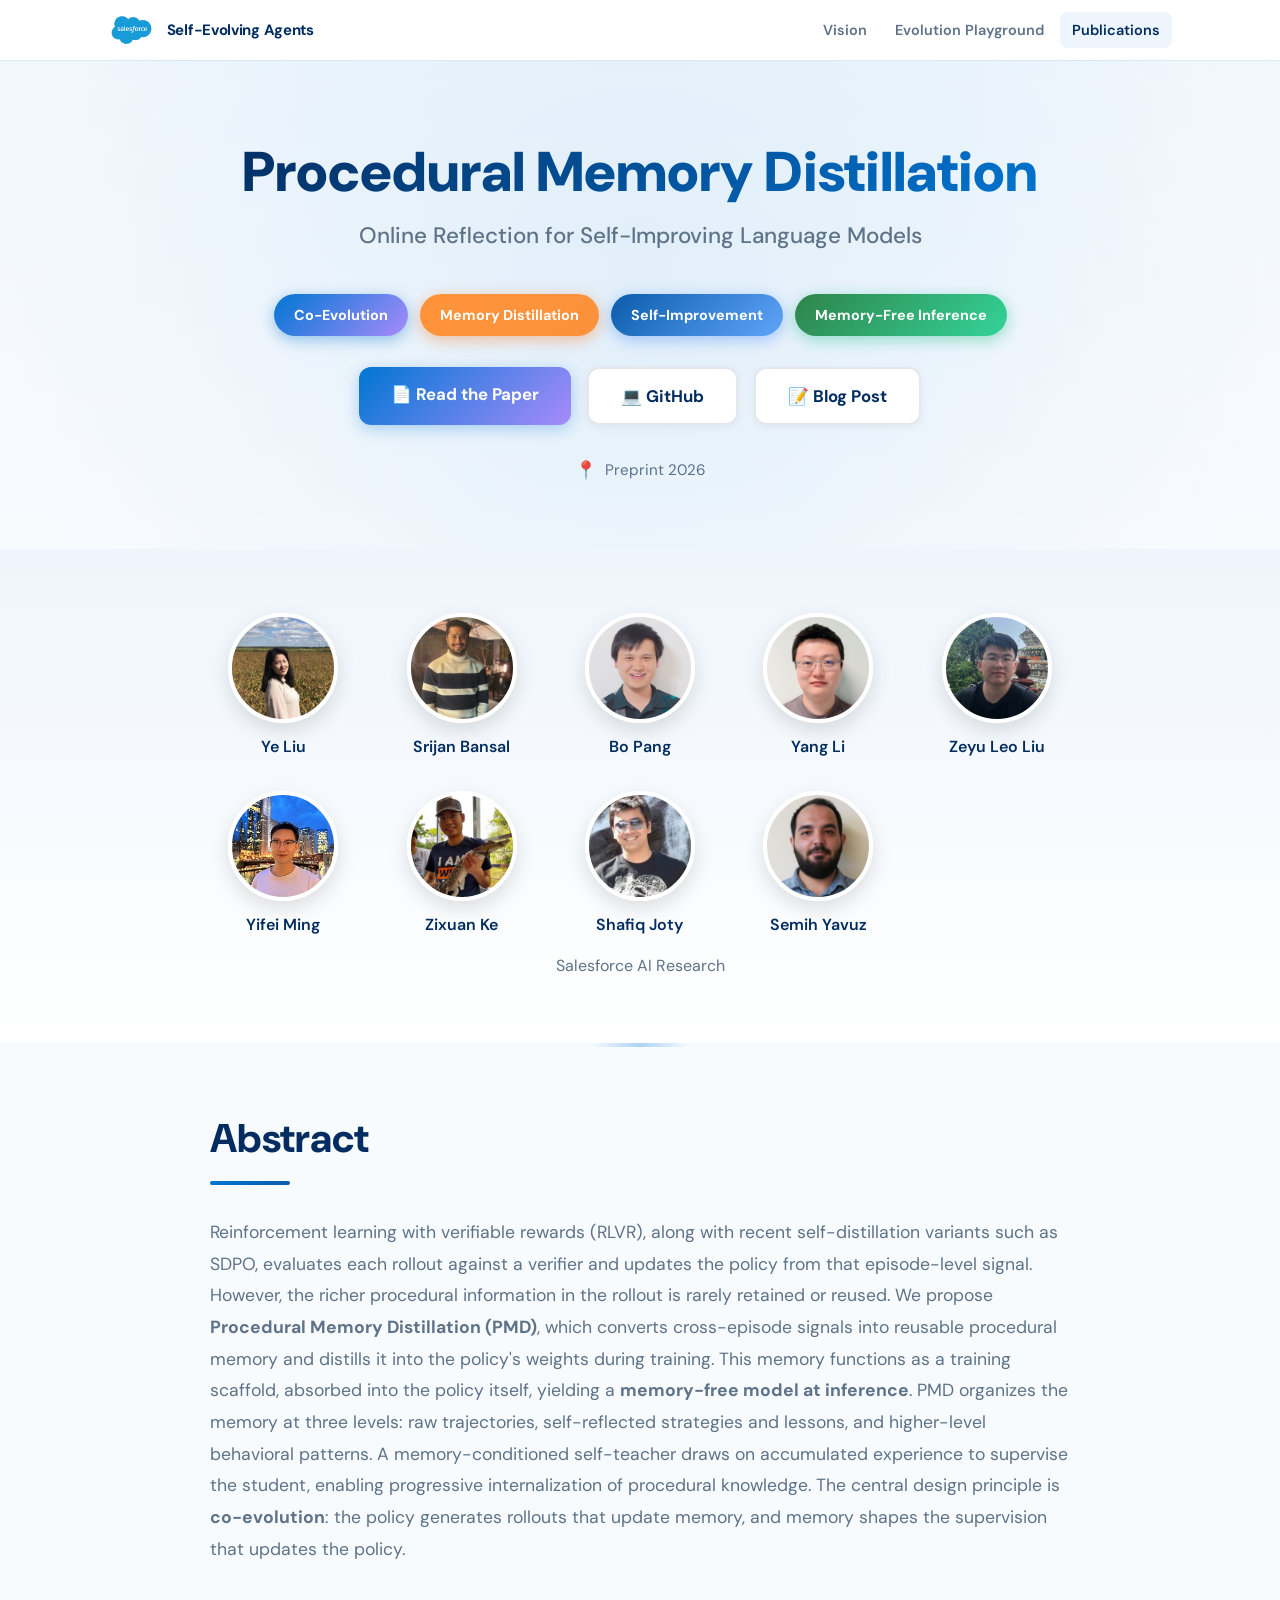
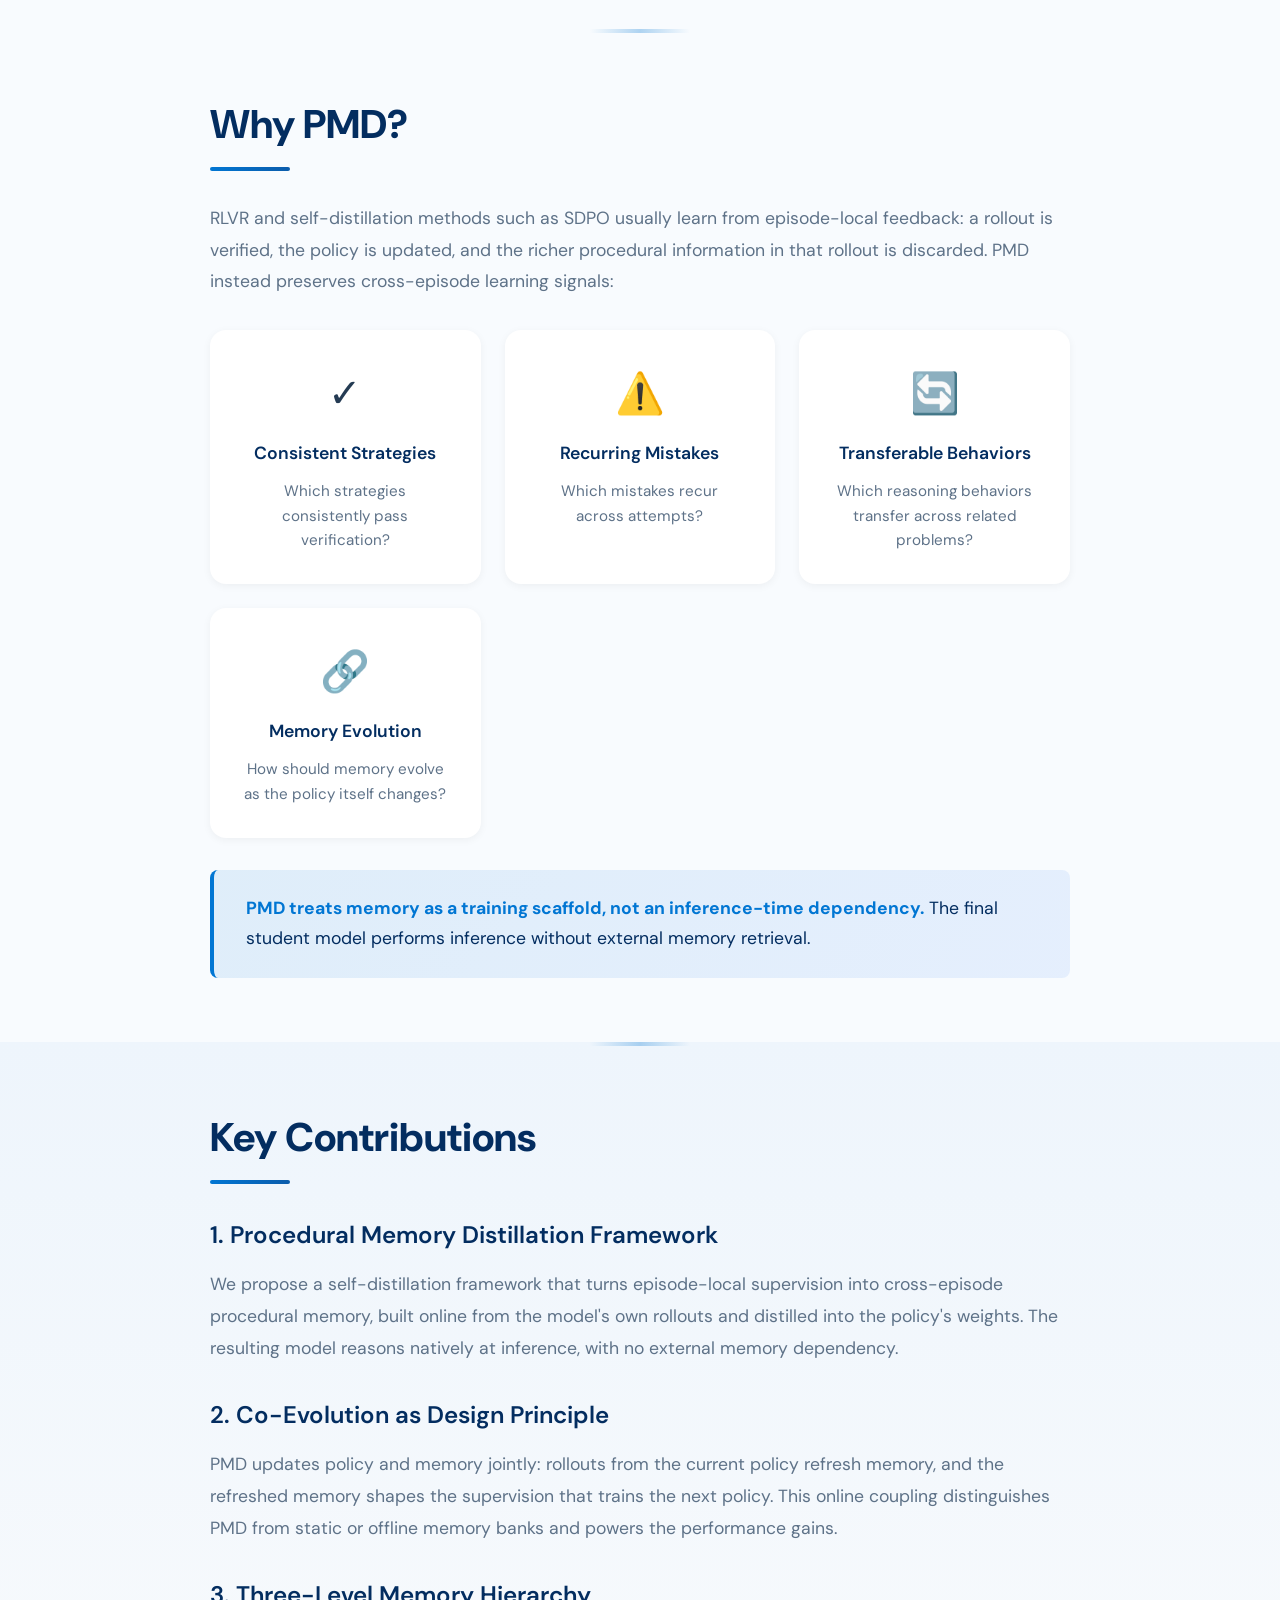
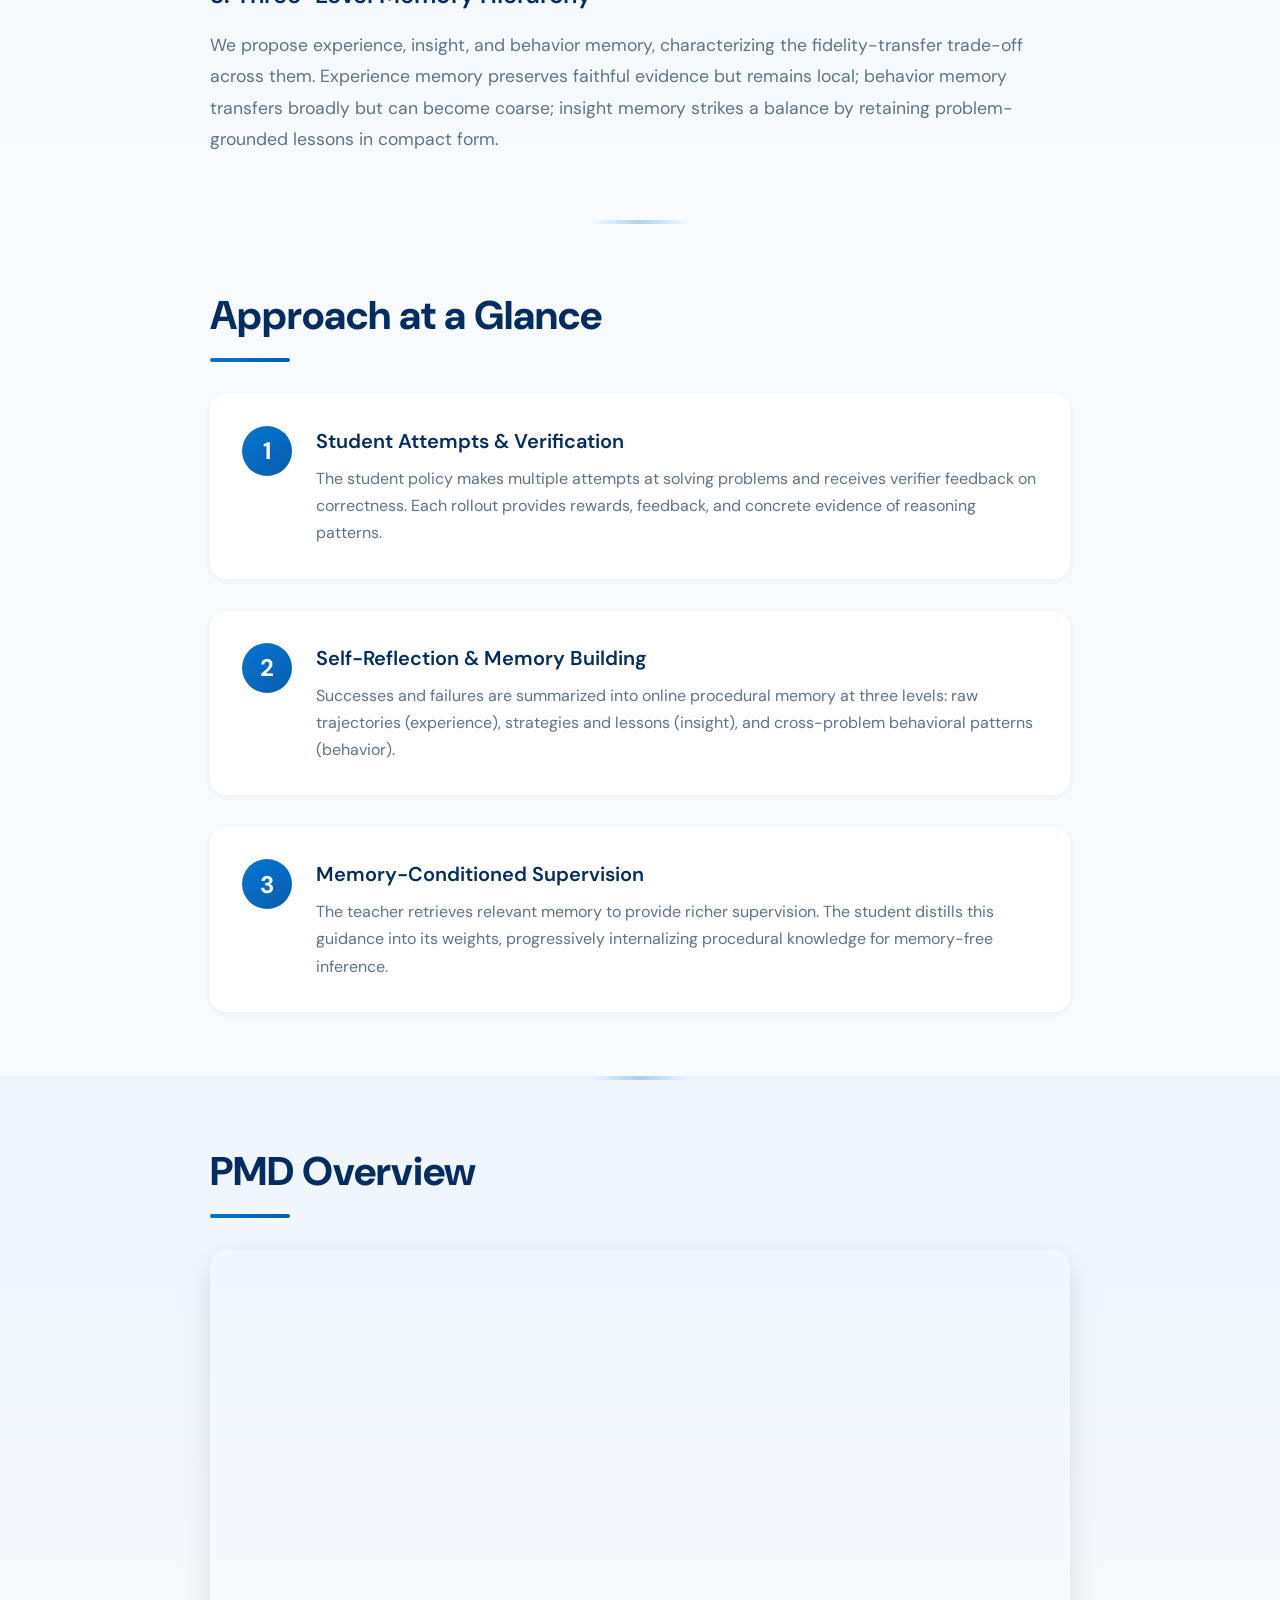
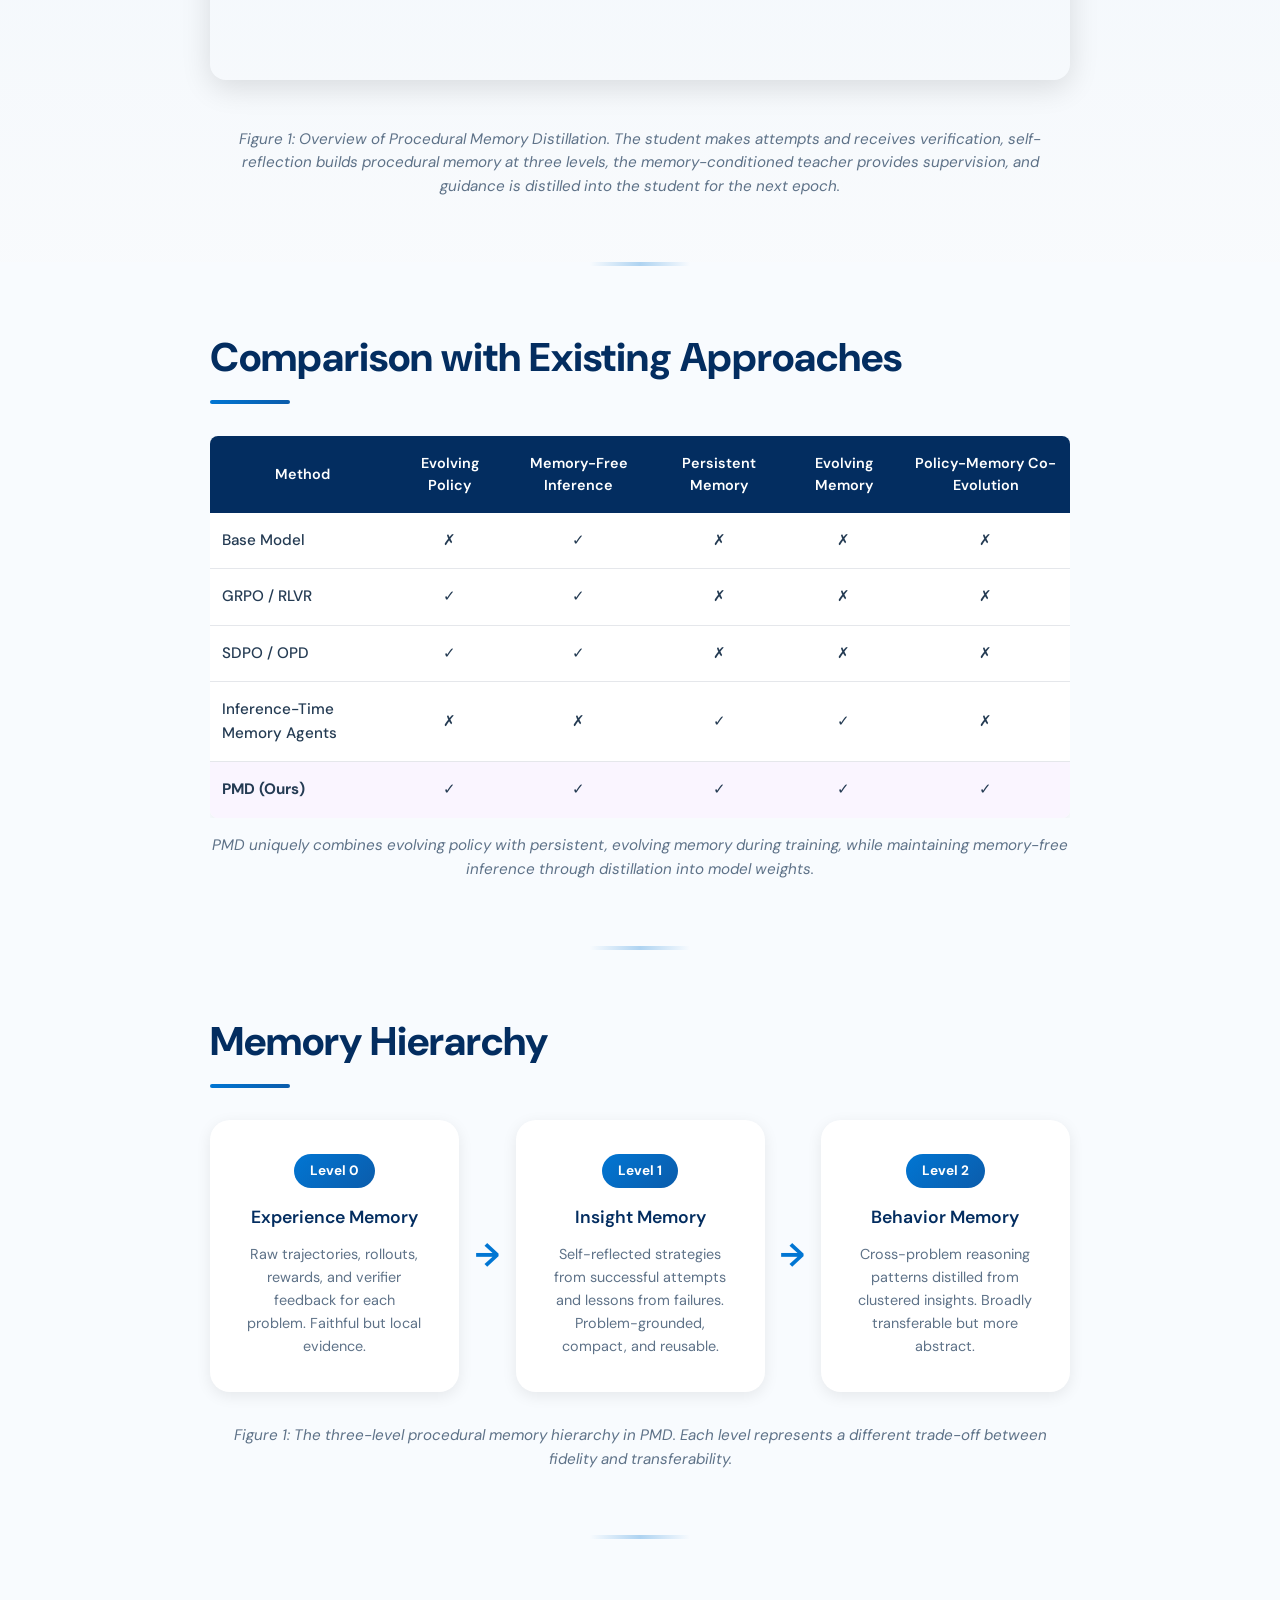
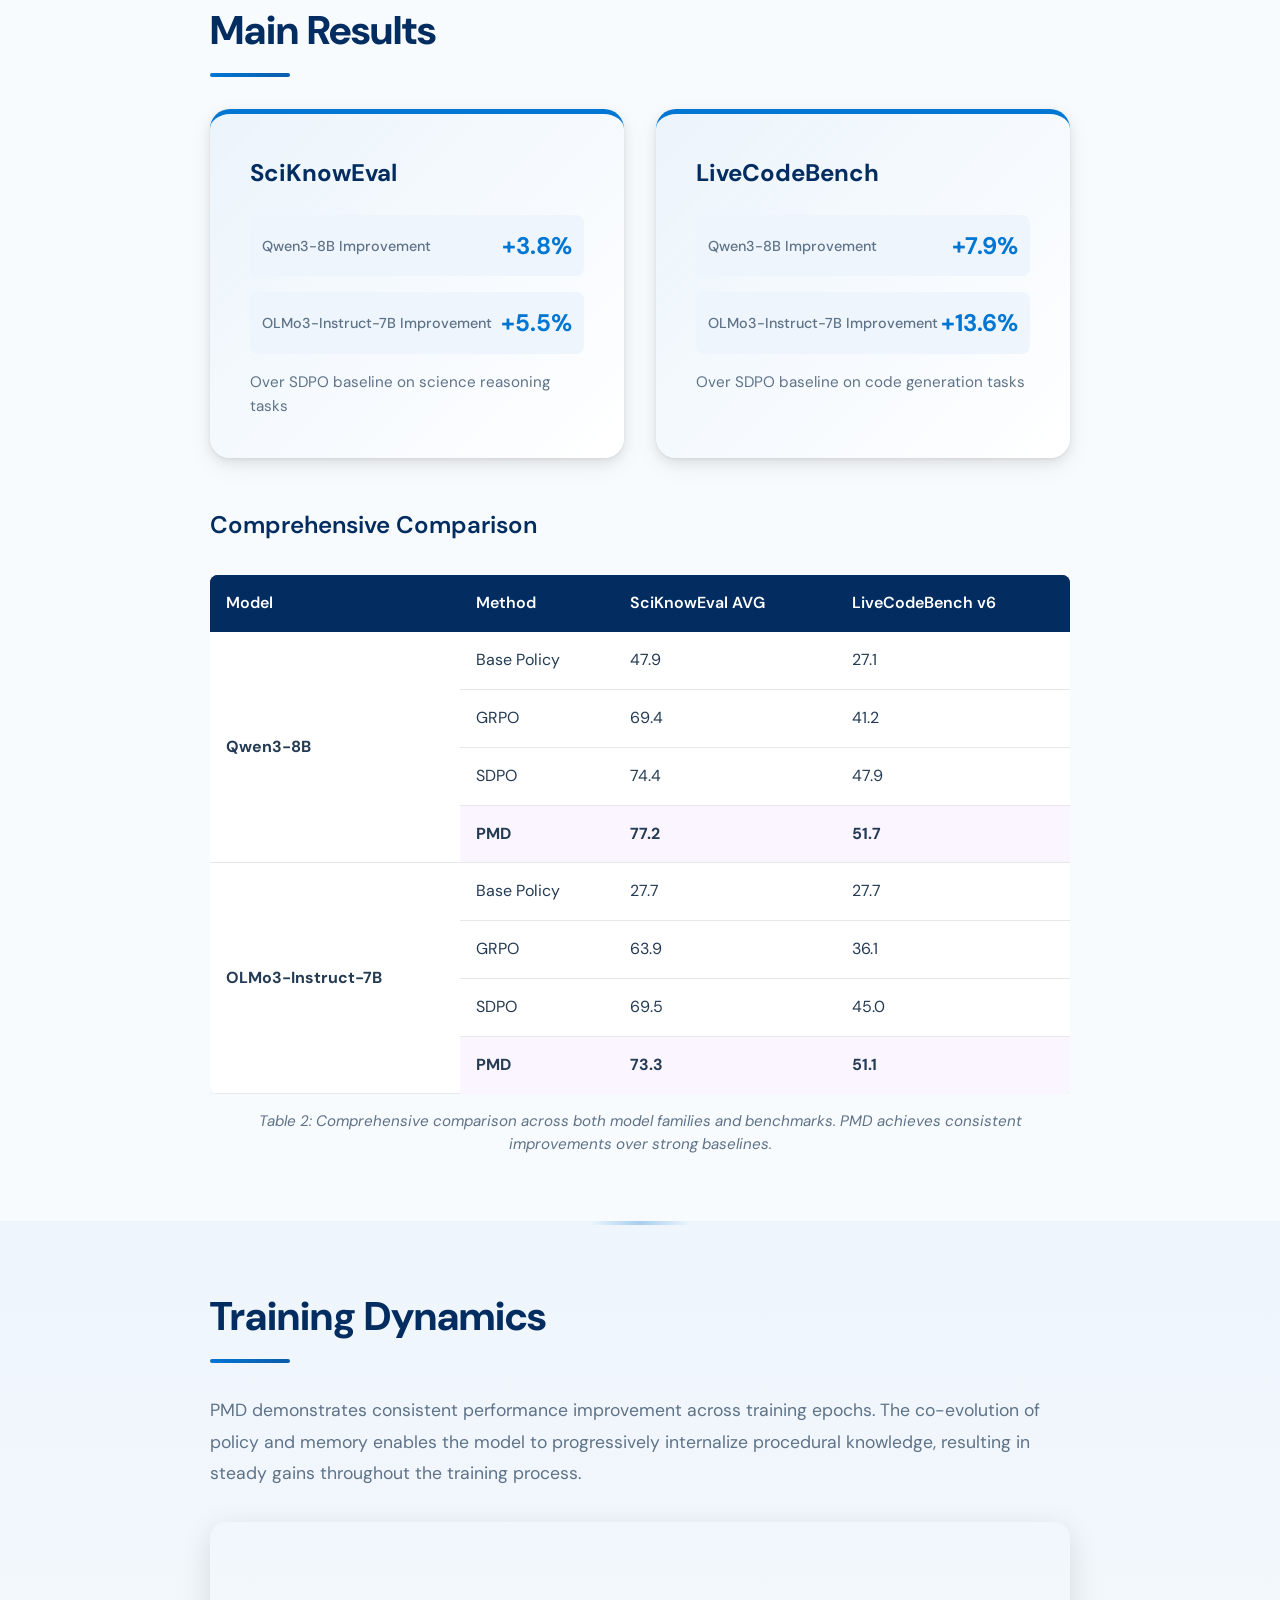
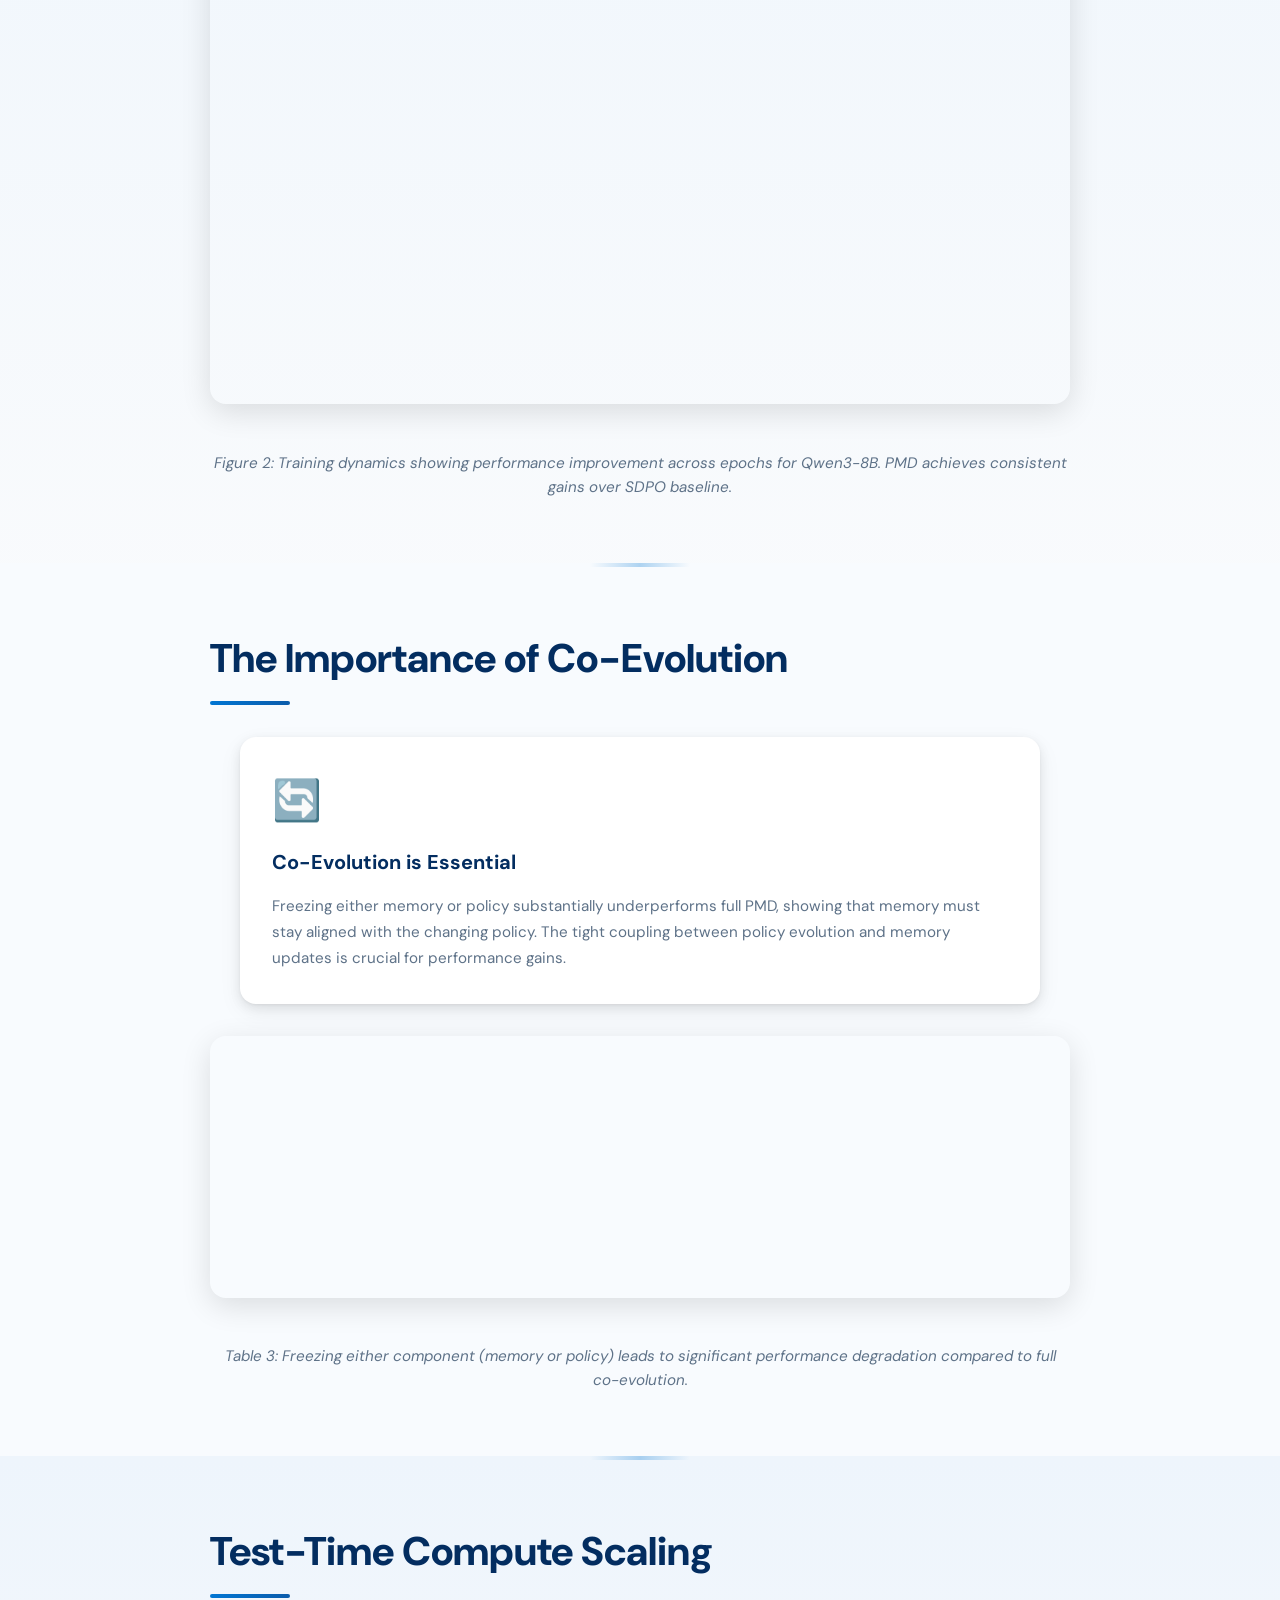
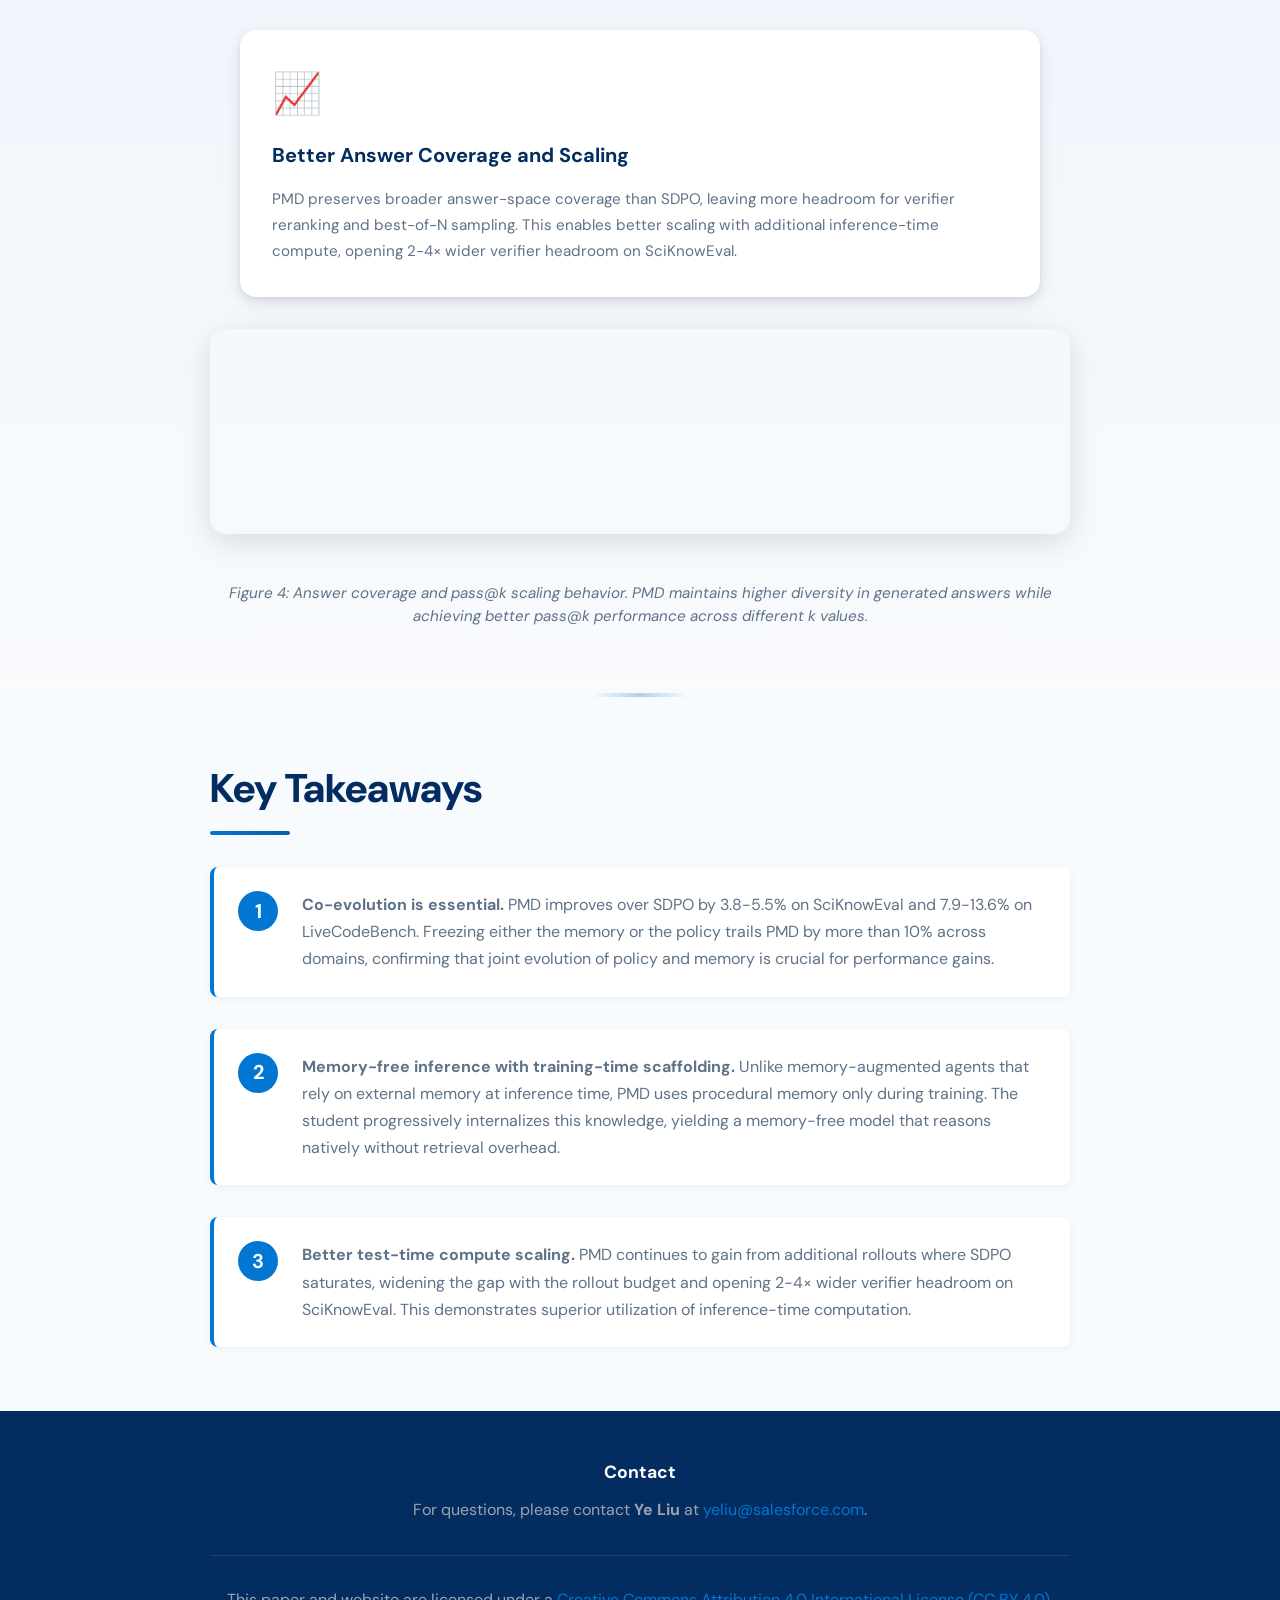
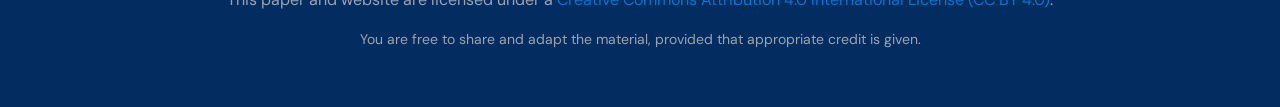
==== commit 83860573: "Sync evolution playground UI" ====
--- a/papers/pmd/index.html
+++ b/papers/pmd/index.html
@@ -12,13 +12,13 @@
     <meta property="og:title" content="Procedural Memory Distillation">
     <meta property="og:description" content="Online Reflection for Self-Improving Language Models">
 
-    <link rel="icon" type="image/svg+xml" href="../../shared/assets/salesforce.svg">
+    <link rel="icon" type="image/jpeg" href="../../shared/assets/salesforce-official.jpg">
     <link rel="preconnect" href="https://fonts.googleapis.com">
     <link rel="preconnect" href="https://fonts.gstatic.com" crossorigin>
     <link href="https://fonts.googleapis.com/css2?family=DM+Sans:wght@400;500;600;700&display=swap" rel="stylesheet">
 
     <title>Procedural Memory Distillation - Self-Evolving Agents</title>
-    <link rel="stylesheet" href="../../shared/css/styles.css?v=60">
+    <link rel="stylesheet" href="../../shared/css/styles.css?v=62">
     <link rel="stylesheet" href="../../shared/css/enhancements.css">
     <link rel="stylesheet" href="../../shared/css/performance.css">
 </head>
@@ -27,7 +27,7 @@
     <nav class="top-nav">
         <div class="nav-container">
             <a href="../../index.html#vision" class="nav-brand">
-                <img src="../../shared/assets/salesforce.svg" alt="Salesforce">
+                <img src="../../shared/assets/salesforce-official.jpg" alt="Salesforce">
                 Self-Evolving Agents
             </a>
             <div class="nav-links">
--- a/shared/css/styles.css
+++ b/shared/css/styles.css
@@ -102,12 +102,6 @@
     transition: color 0.2s, background 0.2s;
 }
 
-/* Temporarily hide Vision and Evolution Playground links on paper pages */
-a.nav-link[href$="#vision"],
-a.nav-link[href$="#playground"] {
-    display: none !important;
-}
-
 .nav-links {
     display: flex;
     flex-wrap: wrap;
